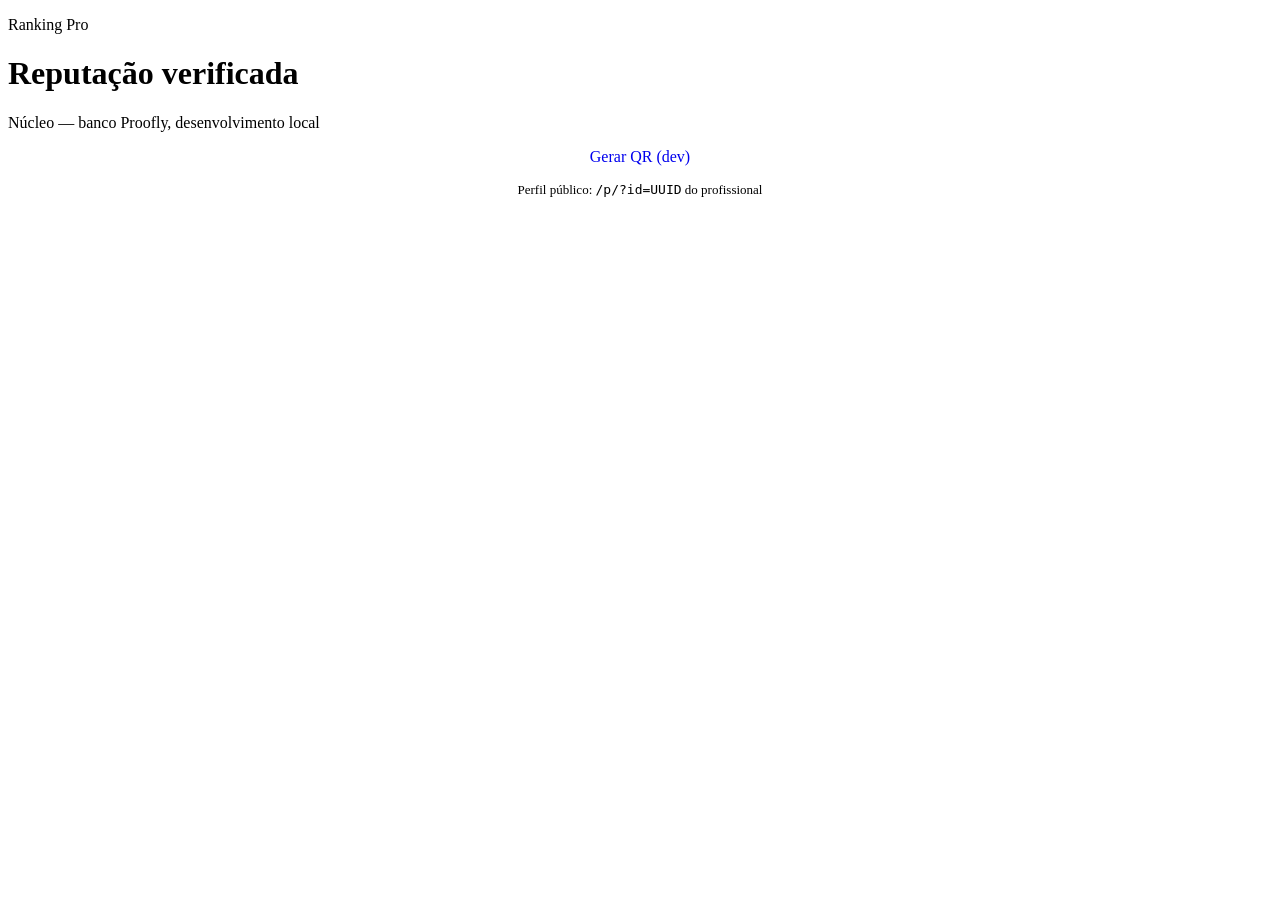
==== index.html @ c0d09a5c "feat: proofly bridge — rpcs + id profile + anon qr review Add 002_proofly_bridge.sql for Proofly qr_" ====
<!DOCTYPE html>
<html lang="pt-BR">
<head>
  <meta charset="UTF-8">
  <meta name="viewport" content="width=device-width, initial-scale=1.0">
  <title>Ranking Pro</title>
  <link rel="stylesheet" href="css/ranking-pro.css">
  <script>
    (function () {
      var params = new URLSearchParams(window.location.search);
      var token = params.get('token') || params.get('qr_token');
      if (token) {
        window.location.replace('/qr/?token=' + encodeURIComponent(token));
      }
    })();
  </script>
</head>
<body>
  <div class="rp-container">
    <div class="rp-card">
      <p class="rp-logo">Ranking Pro</p>
      <h1 class="rp-title">Reputação verificada</h1>
      <p class="rp-subtitle">Núcleo — banco Proofly, desenvolvimento local</p>
      <a class="rp-btn rp-link" href="dev/gerar-qr.html" style="text-align:center;text-decoration:none;display:block;">Gerar QR (dev)</a>
      <p class="rp-message" style="margin-top:16px;font-size:13px;text-align:center;">
        Perfil público: <code>/p/?id=UUID</code> do profissional
      </p>
    </div>
  </div>
</body>
</html>
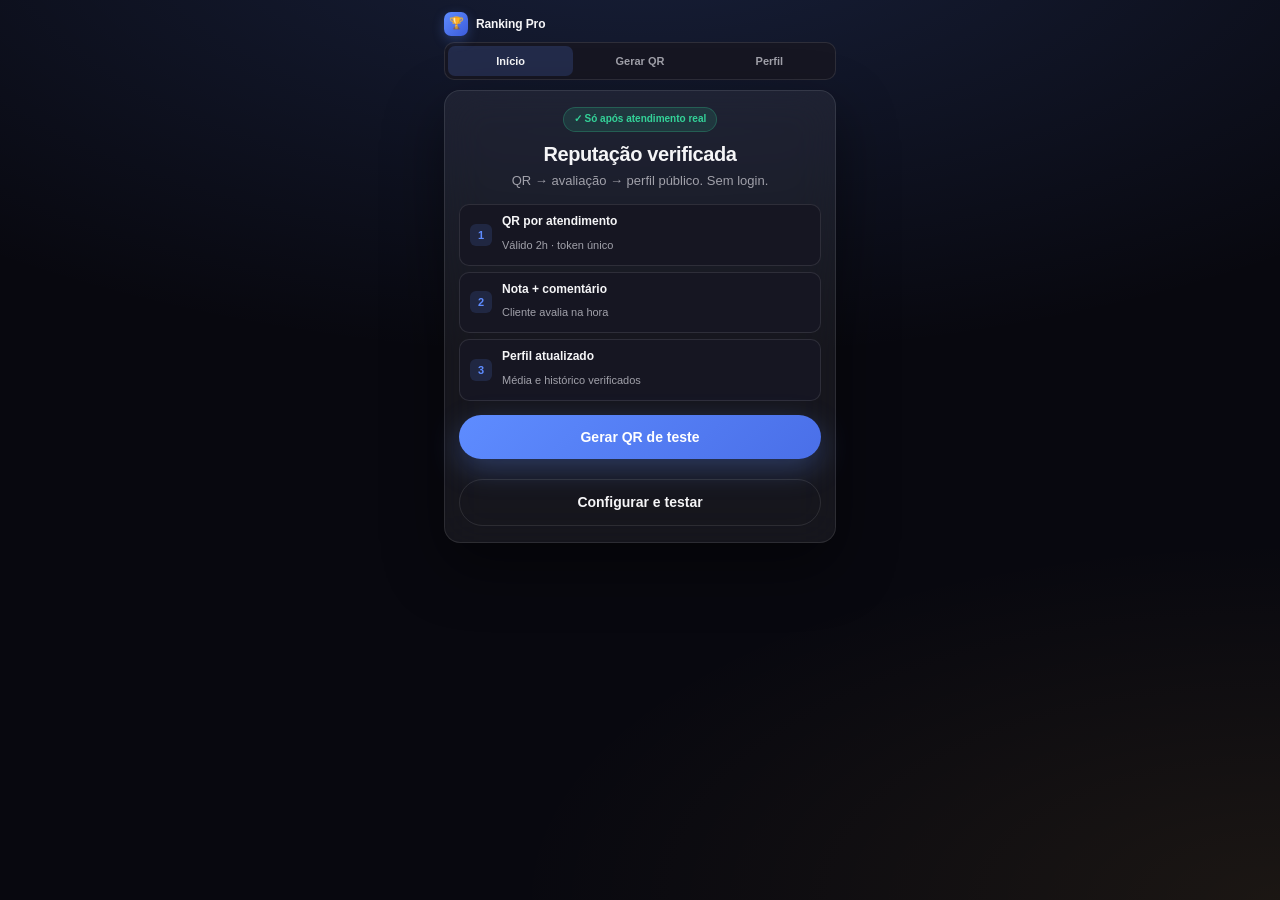
==== commit e8d93f16: "fix: layout compacto, nav root-relative e preview rotas Landing menor no topo; nav Início/Gerar QR/P" ====
--- a/index.html
+++ b/index.html
@@ -2,30 +2,95 @@
 <html lang="pt-BR">
 <head>
   <meta charset="UTF-8">
-  <meta name="viewport" content="width=device-width, initial-scale=1.0">
-  <title>Ranking Pro</title>
+  <meta name="viewport" content="width=device-width, initial-scale=1.0, viewport-fit=cover">
+  <meta name="theme-color" content="#08080f">
+  <meta name="color-scheme" content="dark">
+  <title>Ranking Pro — Reputação verificada</title>
   <link rel="stylesheet" href="css/ranking-pro.css">
+  <script src="js/site-paths.js"></script>
   <script>
     (function () {
       var params = new URLSearchParams(window.location.search);
       var token = params.get('token') || params.get('qr_token');
       if (token) {
-        window.location.replace('/qr/?token=' + encodeURIComponent(token));
+        var dest = RankingProPaths.siteUrl('qr/?token=' + encodeURIComponent(token));
+        window.location.replace(dest);
       }
     })();
   </script>
 </head>
-<body>
+<body class="rp-shell">
   <div class="rp-container">
-    <div class="rp-card">
-      <p class="rp-logo">Ranking Pro</p>
+    <header class="rp-header">
+      <div class="rp-mark" aria-hidden="true">🏆</div>
+      <span class="rp-brand">Ranking Pro</span>
+    </header>
+    <div id="rp-site-nav"></div>
+
+    <div class="rp-card rp-card-hero">
+      <div class="rp-eyebrow-wrap">
+        <p class="rp-eyebrow">✓ Só após atendimento real</p>
+      </div>
       <h1 class="rp-title">Reputação verificada</h1>
-      <p class="rp-subtitle">Núcleo — banco Proofly, desenvolvimento local</p>
-      <a class="rp-btn rp-link" href="dev/gerar-qr.html" style="text-align:center;text-decoration:none;display:block;">Gerar QR (dev)</a>
-      <p class="rp-message" style="margin-top:16px;font-size:13px;text-align:center;">
-        Perfil público: <code>/p/?id=UUID</code> do profissional
-      </p>
+      <p class="rp-subtitle">QR → avaliação → perfil público. Sem login.</p>
+
+      <div class="rp-steps">
+        <div class="rp-step">
+          <span class="rp-step-num">1</span>
+          <div class="rp-step-text">
+            <strong>QR por atendimento</strong>
+            <span>Válido 2h · token único</span>
+          </div>
+        </div>
+        <div class="rp-step">
+          <span class="rp-step-num">2</span>
+          <div class="rp-step-text">
+            <strong>Nota + comentário</strong>
+            <span>Cliente avalia na hora</span>
+          </div>
+        </div>
+        <div class="rp-step">
+          <span class="rp-step-num">3</span>
+          <div class="rp-step-text">
+            <strong>Perfil atualizado</strong>
+            <span>Média e histórico verificados</span>
+          </div>
+        </div>
+      </div>
+
+      <div class="rp-btn-stack">
+        <a class="rp-btn" href="dev/gerar-qr.html">Gerar QR de teste</a>
+        <a class="rp-btn rp-btn-secondary" id="demo-profile" href="#">Ver perfil de exemplo</a>
+      </div>
     </div>
   </div>
+
+  <script src="config.js"></script>
+  <script src="js/api.js"></script>
+  <script src="js/site-nav.js"></script>
+  <script>
+    (async function () {
+      var link = document.getElementById('demo-profile');
+      var navProfile = document.getElementById('nav-profile');
+      try {
+        var rows = await RankingProAPI.select(
+          'professionals',
+          '?select=id,name&order=total_reviews.desc&limit=1'
+        );
+        if (rows && rows[0]) {
+          var href = RankingProPaths.siteUrl('p/?id=' + encodeURIComponent(rows[0].id));
+          link.href = href;
+          link.textContent = 'Perfil: ' + rows[0].name;
+          if (navProfile) navProfile.href = href;
+        } else {
+          link.href = RankingProPaths.siteUrl('dev/gerar-qr.html');
+          link.textContent = 'Gerar primeiro QR';
+        }
+      } catch (e) {
+        link.href = RankingProPaths.siteUrl('dev/gerar-qr.html');
+        link.textContent = 'Configurar e testar';
+      }
+    })();
+  </script>
 </body>
 </html>
--- a/css/ranking-pro.css
+++ b/css/ranking-pro.css
@@ -0,0 +1,582 @@
+/* Ranking Pro — design system (Shark núcleo) */
+
+:root {
+  --rp-bg: #08080f;
+  --rp-bg-soft: #12121c;
+  --rp-surface: rgba(255, 255, 255, 0.06);
+  --rp-surface-solid: #161622;
+  --rp-text: #f5f5f7;
+  --rp-text-secondary: #a1a1aa;
+  --rp-accent: #5e8cff;
+  --rp-accent-hover: #7aa0ff;
+  --rp-gold: #ffbf47;
+  --rp-success: #34d399;
+  --rp-error: #f87171;
+  --rp-border: rgba(255, 255, 255, 0.1);
+  --rp-radius: 20px;
+  --rp-radius-sm: 12px;
+  --rp-shadow: 0 24px 60px rgba(0, 0, 0, 0.45);
+  --rp-font: -apple-system, BlinkMacSystemFont, 'SF Pro Text', 'Segoe UI', Roboto, Helvetica, Arial, sans-serif;
+}
+
+*, *::before, *::after {
+  box-sizing: border-box;
+}
+
+html {
+  -webkit-text-size-adjust: 100%;
+  color-scheme: dark;
+}
+
+body {
+  margin: 0;
+  min-height: 100dvh;
+  font-family: var(--rp-font);
+  font-size: 17px;
+  line-height: 1.47;
+  color: var(--rp-text);
+  background:
+    radial-gradient(ellipse 80% 50% at 50% -10%, rgba(94, 140, 255, 0.18), transparent),
+    radial-gradient(ellipse 60% 40% at 100% 100%, rgba(255, 191, 71, 0.08), transparent),
+    var(--rp-bg);
+  -webkit-font-smoothing: antialiased;
+}
+
+.rp-shell {
+  min-height: 100dvh;
+  display: flex;
+  flex-direction: column;
+}
+
+.rp-container {
+  width: 100%;
+  max-width: 420px;
+  margin: 0 auto;
+  padding: 8px 14px 24px;
+  flex: 1;
+}
+
+.rp-header {
+  display: flex;
+  align-items: center;
+  gap: 8px;
+  padding: 4px 0 6px;
+}
+
+.rp-mark {
+  width: 24px;
+  height: 24px;
+  border-radius: 7px;
+  background: linear-gradient(135deg, #5e8cff, #3b5bdb);
+  display: flex;
+  align-items: center;
+  justify-content: center;
+  font-size: 12px;
+  flex-shrink: 0;
+  box-shadow: 0 4px 12px rgba(94, 140, 255, 0.28);
+}
+
+.rp-brand {
+  font-size: 12px;
+  font-weight: 700;
+  letter-spacing: -0.01em;
+  line-height: 1;
+}
+
+.rp-topbar {
+  display: flex;
+  align-items: center;
+  gap: 8px;
+  padding: 4px 0 6px;
+}
+
+.rp-site-nav {
+  display: flex;
+  gap: 4px;
+  margin: 0 0 10px;
+  padding: 3px;
+  border-radius: 10px;
+  background: var(--rp-surface-solid);
+  border: 1px solid var(--rp-border);
+}
+
+.rp-site-nav__link {
+  flex: 1;
+  text-align: center;
+  padding: 7px 6px;
+  border-radius: 7px;
+  font-size: 11px;
+  font-weight: 600;
+  color: var(--rp-text-secondary);
+  text-decoration: none;
+  transition: background 0.15s ease, color 0.15s ease;
+}
+
+.rp-site-nav__link:hover {
+  color: var(--rp-text);
+  background: rgba(255, 255, 255, 0.04);
+}
+
+.rp-site-nav__link.is-active {
+  color: var(--rp-text);
+  background: rgba(94, 140, 255, 0.18);
+}
+
+.rp-card {
+  background: var(--rp-surface);
+  backdrop-filter: blur(20px);
+  -webkit-backdrop-filter: blur(20px);
+  border: 1px solid var(--rp-border);
+  border-radius: 16px;
+  box-shadow: var(--rp-shadow);
+  padding: 16px 14px;
+}
+
+.rp-card-hero {
+  padding-top: 14px;
+  padding-bottom: 16px;
+}
+
+.rp-logo {
+  font-size: 12px;
+  font-weight: 600;
+  letter-spacing: 0.08em;
+  text-transform: uppercase;
+  color: var(--rp-text-secondary);
+  text-align: center;
+  margin-bottom: 20px;
+}
+
+.rp-eyebrow {
+  display: inline-flex;
+  align-items: center;
+  gap: 4px;
+  margin: 0 auto 10px;
+  padding: 4px 10px;
+  border-radius: 999px;
+  background: rgba(52, 211, 153, 0.12);
+  border: 1px solid rgba(52, 211, 153, 0.25);
+  color: var(--rp-success);
+  font-size: 10px;
+  font-weight: 600;
+}
+
+.rp-eyebrow-wrap {
+  text-align: center;
+}
+
+.rp-title {
+  font-size: 20px;
+  font-weight: 700;
+  letter-spacing: -0.02em;
+  margin: 0 0 6px;
+  text-align: center;
+  line-height: 1.2;
+}
+
+.rp-subtitle {
+  font-size: 13px;
+  color: var(--rp-text-secondary);
+  text-align: center;
+  margin: 0 0 14px;
+  line-height: 1.4;
+}
+
+.rp-steps {
+  display: grid;
+  gap: 6px;
+  margin: 0 0 14px;
+}
+
+.rp-step {
+  display: flex;
+  align-items: center;
+  gap: 10px;
+  padding: 8px 10px;
+  border-radius: 10px;
+  background: var(--rp-surface-solid);
+  border: 1px solid var(--rp-border);
+}
+
+.rp-step-num {
+  flex-shrink: 0;
+  width: 22px;
+  height: 22px;
+  border-radius: 6px;
+  background: rgba(94, 140, 255, 0.15);
+  color: var(--rp-accent);
+  font-size: 11px;
+  font-weight: 700;
+  display: flex;
+  align-items: center;
+  justify-content: center;
+}
+
+.rp-step-text strong {
+  display: block;
+  font-size: 12px;
+  margin-bottom: 1px;
+}
+
+.rp-step-text span {
+  font-size: 11px;
+  color: var(--rp-text-secondary);
+  line-height: 1.3;
+}
+
+.rp-avatar {
+  width: 72px;
+  height: 72px;
+  border-radius: 50%;
+  margin: 0 auto 16px;
+  background: linear-gradient(135deg, #2a2a3d, #1a1a28);
+  border: 2px solid var(--rp-border);
+  display: flex;
+  align-items: center;
+  justify-content: center;
+  font-size: 28px;
+  font-weight: 700;
+  color: var(--rp-accent);
+  overflow: hidden;
+}
+
+.rp-avatar img {
+  width: 100%;
+  height: 100%;
+  object-fit: cover;
+}
+
+.rp-prof-name {
+  font-size: 24px;
+  font-weight: 700;
+  letter-spacing: -0.02em;
+  text-align: center;
+  margin: 0 0 4px;
+}
+
+.rp-prof-specialty {
+  font-size: 15px;
+  color: var(--rp-text-secondary);
+  text-align: center;
+  margin: 0 0 28px;
+}
+
+.rp-stars-input {
+  display: flex;
+  justify-content: center;
+  gap: 6px;
+  margin: 0 0 28px;
+}
+
+.rp-stars-input button {
+  background: none;
+  border: none;
+  padding: 10px;
+  cursor: pointer;
+  font-size: 48px;
+  line-height: 1;
+  color: #3f3f50;
+  transition: color 0.15s ease, transform 0.12s ease;
+  -webkit-tap-highlight-color: transparent;
+}
+
+.rp-stars-input button:hover,
+.rp-stars-input button.active {
+  color: var(--rp-gold);
+  text-shadow: 0 0 20px rgba(255, 191, 71, 0.35);
+}
+
+.rp-stars-input button:active {
+  transform: scale(1.12);
+}
+
+.star {
+  color: #3f3f50;
+  font-size: 16px;
+}
+
+.star.filled {
+  color: var(--rp-gold);
+}
+
+.rp-rating-big {
+  font-size: 56px;
+  font-weight: 800;
+  letter-spacing: -0.04em;
+  text-align: center;
+  margin: 0;
+  background: linear-gradient(180deg, #fff, #c7c7d1);
+  -webkit-background-clip: text;
+  background-clip: text;
+  color: transparent;
+}
+
+.rp-rating-meta {
+  font-size: 15px;
+  color: var(--rp-text-secondary);
+  text-align: center;
+  margin: 6px 0 28px;
+}
+
+.rp-label {
+  display: block;
+  font-size: 13px;
+  font-weight: 600;
+  color: var(--rp-text-secondary);
+  margin-bottom: 8px;
+}
+
+.rp-textarea,
+.rp-dev-select,
+.rp-url-input {
+  width: 100%;
+  padding: 14px 16px;
+  font-family: inherit;
+  font-size: 16px;
+  color: var(--rp-text);
+  border: 1px solid var(--rp-border);
+  border-radius: var(--rp-radius-sm);
+  background: var(--rp-surface-solid);
+}
+
+.rp-textarea {
+  min-height: 110px;
+  resize: vertical;
+  margin-bottom: 8px;
+}
+
+.rp-textarea:focus,
+.rp-dev-select:focus,
+.rp-url-input:focus {
+  outline: none;
+  border-color: var(--rp-accent);
+  box-shadow: 0 0 0 3px rgba(94, 140, 255, 0.2);
+}
+
+.rp-char-count {
+  font-size: 12px;
+  color: var(--rp-text-secondary);
+  text-align: right;
+  margin-bottom: 24px;
+}
+
+.rp-btn {
+  display: block;
+  width: 100%;
+  padding: 12px 18px;
+  font-family: inherit;
+  font-size: 14px;
+  font-weight: 600;
+  color: #fff;
+  text-align: center;
+  text-decoration: none;
+  background: linear-gradient(135deg, #5e8cff, #4a6fe8);
+  border: none;
+  border-radius: 980px;
+  cursor: pointer;
+  transition: transform 0.12s ease, box-shadow 0.15s ease, opacity 0.15s ease;
+  box-shadow: 0 10px 30px rgba(94, 140, 255, 0.3);
+  -webkit-tap-highlight-color: transparent;
+}
+
+.rp-btn:hover:not(:disabled) {
+  transform: translateY(-1px);
+  box-shadow: 0 14px 36px rgba(94, 140, 255, 0.38);
+}
+
+.rp-btn:active:not(:disabled) {
+  transform: translateY(0);
+}
+
+.rp-btn:disabled {
+  opacity: 0.45;
+  cursor: not-allowed;
+  box-shadow: none;
+}
+
+.rp-btn-secondary {
+  background: transparent;
+  color: var(--rp-text);
+  border: 1px solid var(--rp-border);
+  box-shadow: none;
+  margin-top: 12px;
+}
+
+.rp-btn-secondary:hover:not(:disabled) {
+  background: rgba(255, 255, 255, 0.04);
+  box-shadow: none;
+}
+
+.rp-btn-stack {
+  display: grid;
+  gap: 8px;
+}
+
+.rp-loading {
+  text-align: center;
+  padding: 56px 0;
+  color: var(--rp-text-secondary);
+}
+
+.rp-loading::after {
+  content: '';
+  display: block;
+  width: 28px;
+  height: 28px;
+  margin: 16px auto 0;
+  border: 2px solid var(--rp-border);
+  border-top-color: var(--rp-accent);
+  border-radius: 50%;
+  animation: rp-spin 0.8s linear infinite;
+}
+
+@keyframes rp-spin {
+  to { transform: rotate(360deg); }
+}
+
+.rp-error-icon,
+.rp-success-icon {
+  font-size: 52px;
+  text-align: center;
+  margin-bottom: 16px;
+}
+
+.rp-error-title {
+  font-size: 22px;
+  font-weight: 700;
+  text-align: center;
+  margin: 0 0 8px;
+  color: var(--rp-error);
+}
+
+.rp-success-title {
+  font-size: 22px;
+  font-weight: 700;
+  text-align: center;
+  margin: 0 0 8px;
+  color: var(--rp-success);
+}
+
+.rp-message {
+  font-size: 15px;
+  color: var(--rp-text-secondary);
+  text-align: center;
+  margin: 0 0 24px;
+  line-height: 1.5;
+}
+
+.rp-link {
+  color: var(--rp-accent);
+  text-decoration: none;
+  font-weight: 500;
+}
+
+.rp-link:hover {
+  text-decoration: underline;
+}
+
+.rp-reviews {
+  list-style: none;
+  margin: 0;
+  padding: 0;
+}
+
+.rp-review-item {
+  padding: 18px 0;
+  border-bottom: 1px solid var(--rp-border);
+}
+
+.rp-review-item:last-child {
+  border-bottom: none;
+}
+
+.rp-review-stars {
+  margin-bottom: 8px;
+  display: flex;
+  align-items: center;
+  flex-wrap: wrap;
+  gap: 4px;
+}
+
+.rp-review-comment {
+  font-size: 15px;
+  margin: 0 0 8px;
+  color: var(--rp-text);
+  line-height: 1.45;
+}
+
+.rp-review-date {
+  font-size: 13px;
+  color: var(--rp-text-secondary);
+}
+
+.rp-empty {
+  text-align: center;
+  padding: 36px 0;
+  color: var(--rp-text-secondary);
+  font-size: 15px;
+}
+
+.rp-verified-badge {
+  display: inline-block;
+  font-size: 11px;
+  font-weight: 700;
+  color: var(--rp-success);
+  background: rgba(52, 211, 153, 0.12);
+  border: 1px solid rgba(52, 211, 153, 0.2);
+  padding: 3px 8px;
+  border-radius: 6px;
+  margin-left: 6px;
+}
+
+.rp-dev-select {
+  margin-bottom: 16px;
+}
+
+.rp-qr-box {
+  display: flex;
+  justify-content: center;
+  margin: 20px 0;
+  padding: 20px;
+  background: #fff;
+  border-radius: var(--rp-radius-sm);
+}
+
+.rp-url-box {
+  display: flex;
+  gap: 8px;
+  margin-top: 16px;
+}
+
+.rp-url-copy {
+  width: auto;
+  padding: 12px 18px;
+  font-size: 14px;
+}
+
+.rp-meta-line {
+  font-size: 13px;
+  color: var(--rp-text-secondary);
+  text-align: center;
+  margin-top: 12px;
+}
+
+.rp-footnote {
+  margin-top: 12px;
+  font-size: 10px;
+  color: var(--rp-text-secondary);
+  text-align: center;
+  line-height: 1.5;
+}
+
+.rp-footnote code {
+  font-size: 11px;
+  background: var(--rp-surface-solid);
+  padding: 2px 6px;
+  border-radius: 6px;
+  border: 1px solid var(--rp-border);
+}
+
+.rp-hidden {
+  display: none !important;
+}
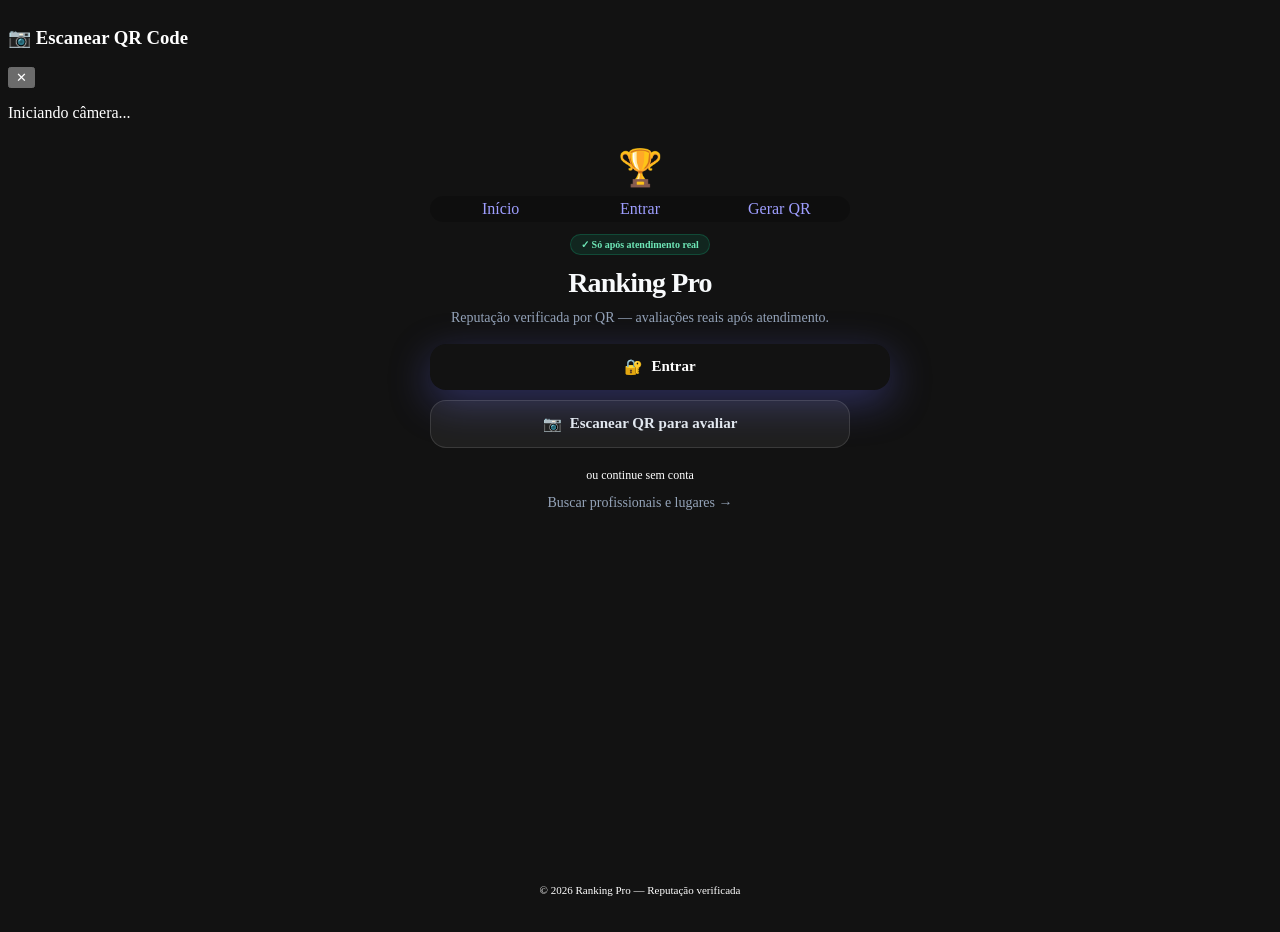
==== commit 696798c7: "feat: phase-2 entry login profile-selector Landing com Entrar, scanner QR e Buscar. Porta login Goog" ====
--- a/index.html
+++ b/index.html
@@ -2,95 +2,63 @@
 <html lang="pt-BR">
 <head>
   <meta charset="UTF-8">
-  <meta name="viewport" content="width=device-width, initial-scale=1.0, viewport-fit=cover">
   <meta name="theme-color" content="#08080f">
   <meta name="color-scheme" content="dark">
+  <meta name="viewport" content="width=device-width, initial-scale=1.0, viewport-fit=cover">
   <title>Ranking Pro — Reputação verificada</title>
-  <link rel="stylesheet" href="css/ranking-pro.css">
+  <link rel="stylesheet" href="css/base.css">
+  <link rel="stylesheet" href="css/style.css">
+  <link rel="stylesheet" href="css/proofly-glass.css">
+  <link rel="stylesheet" href="css/nucleus.css">
   <script src="js/site-paths.js"></script>
-  <script>
-    (function () {
-      var params = new URLSearchParams(window.location.search);
-      var token = params.get('token') || params.get('qr_token');
-      if (token) {
-        var dest = RankingProPaths.siteUrl('qr/?token=' + encodeURIComponent(token));
-        window.location.replace(dest);
-      }
-    })();
-  </script>
 </head>
-<body class="rp-shell">
-  <div class="rp-container">
-    <header class="rp-header">
-      <div class="rp-mark" aria-hidden="true">🏆</div>
-      <span class="rp-brand">Ranking Pro</span>
-    </header>
-    <div id="rp-site-nav"></div>
+<body class="home-splash nucleus-page">
 
-    <div class="rp-card rp-card-hero">
-      <div class="rp-eyebrow-wrap">
-        <p class="rp-eyebrow">✓ Só após atendimento real</p>
+  <div class="qr-modal" id="qrScannerContainer">
+    <div class="qr-modal-backdrop" onclick="fecharScannerQR()"></div>
+    <div class="qr-modal-content">
+      <div class="qr-modal-header">
+        <h3>📷 Escanear QR Code</h3>
+        <button type="button" class="qr-modal-close" onclick="fecharScannerQR()">✕</button>
       </div>
-      <h1 class="rp-title">Reputação verificada</h1>
-      <p class="rp-subtitle">QR → avaliação → perfil público. Sem login.</p>
-
-      <div class="rp-steps">
-        <div class="rp-step">
-          <span class="rp-step-num">1</span>
-          <div class="rp-step-text">
-            <strong>QR por atendimento</strong>
-            <span>Válido 2h · token único</span>
-          </div>
-        </div>
-        <div class="rp-step">
-          <span class="rp-step-num">2</span>
-          <div class="rp-step-text">
-            <strong>Nota + comentário</strong>
-            <span>Cliente avalia na hora</span>
-          </div>
-        </div>
-        <div class="rp-step">
-          <span class="rp-step-num">3</span>
-          <div class="rp-step-text">
-            <strong>Perfil atualizado</strong>
-            <span>Média e histórico verificados</span>
-          </div>
-        </div>
-      </div>
-
-      <div class="rp-btn-stack">
-        <a class="rp-btn" href="dev/gerar-qr.html">Gerar QR de teste</a>
-        <a class="rp-btn rp-btn-secondary" id="demo-profile" href="#">Ver perfil de exemplo</a>
-      </div>
+      <div class="scanner-box"><div id="qr-reader"></div></div>
+      <p id="qrScannerStatus" class="qr-status">Iniciando câmera...</p>
     </div>
   </div>
 
-  <script src="config.js"></script>
-  <script src="js/api.js"></script>
+  <main class="home-splash-main">
+    <div class="home-splash-card">
+      <div class="home-splash-logo" aria-hidden="true">🏆</div>
+      <div id="rp-site-nav"></div>
+
+      <div class="home-splash-badge-wrap">
+        <p class="home-splash-badge">✓ Só após atendimento real</p>
+      </div>
+      <h1>Ranking Pro</h1>
+      <p class="home-splash-lead">Reputação verificada por QR — avaliações reais após atendimento.</p>
+
+      <div class="home-splash-actions">
+        <a class="home-splash-btn home-splash-btn--primary" href="login.html">
+          <span aria-hidden="true">🔐</span>
+          <span>Entrar</span>
+        </a>
+        <button type="button" class="home-splash-btn home-splash-btn--secondary" id="btnScanQr">
+          <span aria-hidden="true">📷</span>
+          <span>Escanear QR para avaliar</span>
+        </button>
+      </div>
+
+      <p class="home-splash-divider">ou continue sem conta</p>
+      <div class="home-splash-links">
+        <a class="home-splash-link" href="cliente.html">Buscar profissionais e lugares →</a>
+      </div>
+    </div>
+  </main>
+
+  <footer class="home-splash-footer">© 2026 Ranking Pro — Reputação verificada</footer>
+
+  <script src="js/index-qr.js"></script>
+  <script src="js/loader.js"></script>
   <script src="js/site-nav.js"></script>
-  <script>
-    (async function () {
-      var link = document.getElementById('demo-profile');
-      var navProfile = document.getElementById('nav-profile');
-      try {
-        var rows = await RankingProAPI.select(
-          'professionals',
-          '?select=id,name&order=total_reviews.desc&limit=1'
-        );
-        if (rows && rows[0]) {
-          var href = RankingProPaths.siteUrl('p/?id=' + encodeURIComponent(rows[0].id));
-          link.href = href;
-          link.textContent = 'Perfil: ' + rows[0].name;
-          if (navProfile) navProfile.href = href;
-        } else {
-          link.href = RankingProPaths.siteUrl('dev/gerar-qr.html');
-          link.textContent = 'Gerar primeiro QR';
-        }
-      } catch (e) {
-        link.href = RankingProPaths.siteUrl('dev/gerar-qr.html');
-        link.textContent = 'Configurar e testar';
-      }
-    })();
-  </script>
 </body>
 </html>
--- a/css/nucleus.css
+++ b/css/nucleus.css
@@ -0,0 +1,476 @@
+/* Ranking Pro Núcleo — layout glass (após proofly-glass.css) */
+
+body.nucleus-page {
+  padding-bottom: calc(24px + env(safe-area-inset-bottom, 0px)) !important;
+}
+
+.nucleus-shell {
+  width: 100%;
+  max-width: 420px;
+  margin: 0 auto;
+  padding: calc(8px + env(safe-area-inset-top, 0px)) 16px 32px;
+}
+
+.nucleus-shell--wide {
+  max-width: 820px;
+}
+
+/* Splash home (MVP home-splash) */
+body.home-splash {
+  min-height: 100dvh;
+  display: flex;
+  flex-direction: column;
+  padding-bottom: calc(16px + env(safe-area-inset-bottom, 0px)) !important;
+}
+
+.home-splash-main {
+  flex: 1;
+  display: flex;
+  align-items: flex-start;
+  justify-content: center;
+  padding: 12px 16px 20px;
+}
+
+.home-splash-card {
+  width: 100%;
+  max-width: 420px;
+}
+
+.home-splash-logo {
+  font-size: 36px;
+  line-height: 1;
+  margin-bottom: 10px;
+  text-align: center;
+}
+
+.home-splash-card h1 {
+  font-size: clamp(22px, 5vw, 28px);
+  font-weight: 800;
+  letter-spacing: -0.03em;
+  color: var(--text-glass-primary, #f8fafc);
+  margin: 0 0 8px;
+  line-height: 1.15;
+  text-align: center;
+}
+
+.home-splash-lead {
+  font-size: 14px;
+  color: var(--text-glass-secondary, #94a3b8);
+  line-height: 1.45;
+  margin: 0 0 16px;
+  text-align: center;
+}
+
+.home-splash-badge {
+  display: inline-flex;
+  align-items: center;
+  gap: 6px;
+  margin: 0 auto 12px;
+  padding: 4px 10px;
+  border-radius: 999px;
+  font-size: 10px;
+  font-weight: 600;
+  color: #6ee7b7;
+  background: rgba(16, 185, 129, 0.12);
+  border: 1px solid rgba(16, 185, 129, 0.25);
+}
+
+.home-splash-badge-wrap {
+  text-align: center;
+}
+
+.home-splash-steps {
+  display: grid;
+  gap: 6px;
+  margin-bottom: 16px;
+}
+
+.home-splash-step {
+  display: flex;
+  align-items: center;
+  gap: 10px;
+  padding: 8px 10px;
+  border-radius: 14px;
+  background: rgba(255, 255, 255, 0.05);
+  box-shadow: inset 0 1px 0 var(--glass-stroke-inner, rgba(255,255,255,0.05));
+}
+
+.home-splash-step-num {
+  width: 22px;
+  height: 22px;
+  border-radius: 7px;
+  display: flex;
+  align-items: center;
+  justify-content: center;
+  font-size: 11px;
+  font-weight: 700;
+  color: #c4b5fd;
+  background: rgba(99, 102, 241, 0.2);
+  flex-shrink: 0;
+}
+
+.home-splash-step strong {
+  display: block;
+  font-size: 12px;
+  color: var(--text-glass-primary);
+}
+
+.home-splash-step span {
+  font-size: 11px;
+  color: var(--text-glass-muted);
+}
+
+.home-splash-actions {
+  display: flex;
+  flex-direction: column;
+  gap: 10px;
+}
+
+.home-splash-btn {
+  display: flex;
+  align-items: center;
+  justify-content: center;
+  gap: 8px;
+  width: 100%;
+  padding: 14px 20px;
+  font-size: 15px;
+  font-weight: 700;
+  border: none;
+  border-radius: 16px;
+  cursor: pointer;
+  text-decoration: none;
+  transition: transform 0.2s ease, box-shadow 0.2s ease;
+  font-family: inherit;
+}
+
+.home-splash-btn--primary {
+  color: #fff;
+  background: var(--gradient-primary);
+  box-shadow: 0 12px 40px rgba(99, 102, 241, 0.35);
+}
+
+.home-splash-btn--primary:hover {
+  transform: translateY(-2px);
+  box-shadow: 0 16px 48px rgba(99, 102, 241, 0.45);
+}
+
+.home-splash-btn--secondary {
+  color: #e2e8f0;
+  background: rgba(255, 255, 255, 0.06);
+  border: 1px solid rgba(255, 255, 255, 0.12);
+}
+
+.home-splash-btn--secondary:hover {
+  background: rgba(255, 255, 255, 0.1);
+}
+
+.home-splash-footer {
+  padding: 12px 16px;
+  text-align: center;
+  font-size: 11px;
+  color: var(--text-glass-muted);
+}
+
+.home-splash-divider {
+  margin: 20px 0 12px;
+  font-size: 12px;
+  color: var(--text-glass-muted);
+  text-align: center;
+}
+
+.home-splash-links {
+  display: flex;
+  flex-direction: column;
+  gap: 8px;
+  align-items: center;
+}
+
+.home-splash-link {
+  font-size: 14px;
+  color: var(--text-glass-secondary, #94a3b8);
+  text-decoration: none;
+}
+
+.home-splash-link:hover {
+  color: #c4b5fd;
+}
+
+/* Nav pills */
+.nucleus-nav {
+  margin-bottom: 12px;
+}
+
+.nucleus-nav .pills-container {
+  display: flex;
+  flex-wrap: wrap;
+  gap: 6px;
+  padding: 4px;
+  border-radius: 14px;
+  background: rgba(0, 0, 0, 0.22);
+  box-shadow: inset 0 1px 0 var(--glass-stroke-inner);
+}
+
+.nucleus-nav .pill {
+  flex: 1;
+  text-align: center;
+  text-decoration: none;
+  min-width: 0;
+}
+
+/* Glass panels */
+.nucleus-glass {
+  padding: 18px 16px;
+  border-radius: var(--glass-radius-lg, 28px);
+  margin-bottom: 12px;
+}
+
+.nucleus-glass--compact {
+  padding: 14px 14px;
+  border-radius: var(--glass-radius, 22px);
+}
+
+.nucleus-eyebrow {
+  font-size: 10px;
+  font-weight: 700;
+  letter-spacing: 0.06em;
+  text-transform: uppercase;
+  color: var(--text-glass-muted);
+  text-align: center;
+  margin-bottom: 10px;
+}
+
+.nucleus-title {
+  font-size: 20px;
+  font-weight: 800;
+  letter-spacing: -0.02em;
+  text-align: center;
+  color: var(--text-glass-primary);
+  margin: 0 0 6px;
+}
+
+.nucleus-subtitle {
+  font-size: 13px;
+  text-align: center;
+  color: var(--text-glass-secondary);
+  margin: 0 0 16px;
+  line-height: 1.4;
+}
+
+.nucleus-prof-name {
+  font-size: 22px;
+  font-weight: 800;
+  text-align: center;
+  color: var(--text-glass-primary);
+  margin: 0 0 4px;
+}
+
+.nucleus-prof-specialty {
+  font-size: 14px;
+  text-align: center;
+  color: var(--text-glass-secondary);
+  margin: 0 0 16px;
+}
+
+.nucleus-rating-big {
+  font-size: 48px;
+  font-weight: 800;
+  text-align: center;
+  letter-spacing: -0.04em;
+  color: var(--text-glass-primary);
+  margin: 0;
+}
+
+.nucleus-rating-meta {
+  text-align: center;
+  font-size: 14px;
+  color: var(--text-glass-secondary);
+  margin: 4px 0 20px;
+}
+
+.nucleus-avatar {
+  width: 72px;
+  height: 72px;
+  margin: 0 auto 12px;
+  border-radius: 50%;
+  overflow: hidden;
+  display: flex;
+  align-items: center;
+  justify-content: center;
+  font-size: 24px;
+  font-weight: 700;
+  color: #c4b5fd;
+  background: rgba(99, 102, 241, 0.15);
+  border: 2px solid rgba(255, 255, 255, 0.1);
+}
+
+.nucleus-avatar img {
+  width: 100%;
+  height: 100%;
+  object-fit: cover;
+}
+
+.nucleus-state {
+  text-align: center;
+  padding: 32px 12px;
+  color: var(--text-glass-secondary);
+}
+
+.nucleus-hidden {
+  display: none !important;
+}
+
+.nucleus-reviews {
+  list-style: none;
+  margin: 0;
+  padding: 0;
+}
+
+.nucleus-reviews .glass-review-card {
+  margin-bottom: 10px;
+  padding: 14px 14px 14px 18px;
+  border-radius: 16px;
+}
+
+.nucleus-reviews .glass-review-card.review-card-cliente {
+  border-left: 4px solid var(--color-primary, #6366f1);
+}
+
+.nucleus-review-stars {
+  color: var(--star-color, #f59e0b);
+  font-size: 14px;
+  margin-bottom: 6px;
+}
+
+.nucleus-review-comment {
+  font-size: 14px;
+  color: var(--text-glass-primary);
+  margin: 0 0 6px;
+  line-height: 1.4;
+}
+
+.nucleus-review-date {
+  font-size: 12px;
+  color: var(--text-glass-muted);
+}
+
+.nucleus-verified {
+  display: inline-block;
+  margin-left: 8px;
+  padding: 2px 8px;
+  border-radius: 999px;
+  font-size: 10px;
+  font-weight: 700;
+  color: #6ee7b7;
+  background: rgba(16, 185, 129, 0.12);
+  border: 1px solid rgba(16, 185, 129, 0.2);
+  vertical-align: middle;
+}
+
+.nucleus-form-label {
+  display: block;
+  font-size: 11px;
+  font-weight: 700;
+  letter-spacing: 0.04em;
+  text-transform: uppercase;
+  color: var(--text-glass-muted);
+  margin-bottom: 8px;
+}
+
+.nucleus-textarea {
+  width: 100%;
+  min-height: 96px;
+  padding: 12px 14px;
+  margin-bottom: 8px;
+  border: none;
+  border-radius: 14px;
+  font-family: inherit;
+  font-size: 15px;
+  color: var(--text-glass-primary);
+  background: rgba(0, 0, 0, 0.22);
+  box-shadow: inset 0 1px 0 var(--glass-stroke-inner);
+  resize: vertical;
+}
+
+.nucleus-textarea:focus {
+  outline: none;
+  box-shadow: inset 0 0 0 1px rgba(99, 102, 241, 0.35), 0 0 0 4px rgba(99, 102, 241, 0.08);
+}
+
+.nucleus-char-count {
+  font-size: 11px;
+  color: var(--text-glass-muted);
+  text-align: right;
+  margin-bottom: 14px;
+}
+
+.nucleus-select {
+  width: 100%;
+  padding: 12px 14px;
+  margin-bottom: 12px;
+  border: none;
+  border-radius: 14px;
+  font-family: inherit;
+  font-size: 15px;
+  color: var(--text-glass-primary);
+  background: rgba(0, 0, 0, 0.22);
+  box-shadow: inset 0 1px 0 var(--glass-stroke-inner);
+}
+
+.nucleus-qr-box {
+  display: flex;
+  justify-content: center;
+  padding: 16px;
+  margin: 12px 0;
+  border-radius: 14px;
+  background: #fff;
+}
+
+.nucleus-url-row {
+  display: flex;
+  gap: 8px;
+  margin-top: 12px;
+}
+
+.nucleus-url-input {
+  flex: 1;
+  padding: 10px 12px;
+  border: none;
+  border-radius: 12px;
+  font-size: 12px;
+  font-family: inherit;
+  color: var(--text-glass-primary);
+  background: rgba(0, 0, 0, 0.22);
+}
+
+.nucleus-url-copy {
+  width: auto;
+  padding: 10px 14px;
+  font-size: 13px;
+}
+
+.nucleus-meta {
+  font-size: 12px;
+  color: var(--text-glass-muted);
+  text-align: center;
+}
+
+.nucleus-error-title {
+  font-size: 18px;
+  font-weight: 700;
+  color: #fca5a5;
+  margin-bottom: 8px;
+}
+
+.nucleus-success-title {
+  font-size: 18px;
+  font-weight: 700;
+  color: #6ee7b7;
+  margin-bottom: 8px;
+}
+
+@media (prefers-reduced-motion: reduce) {
+  .home-splash-btn,
+  .tinder-card {
+    transition: none !important;
+  }
+}
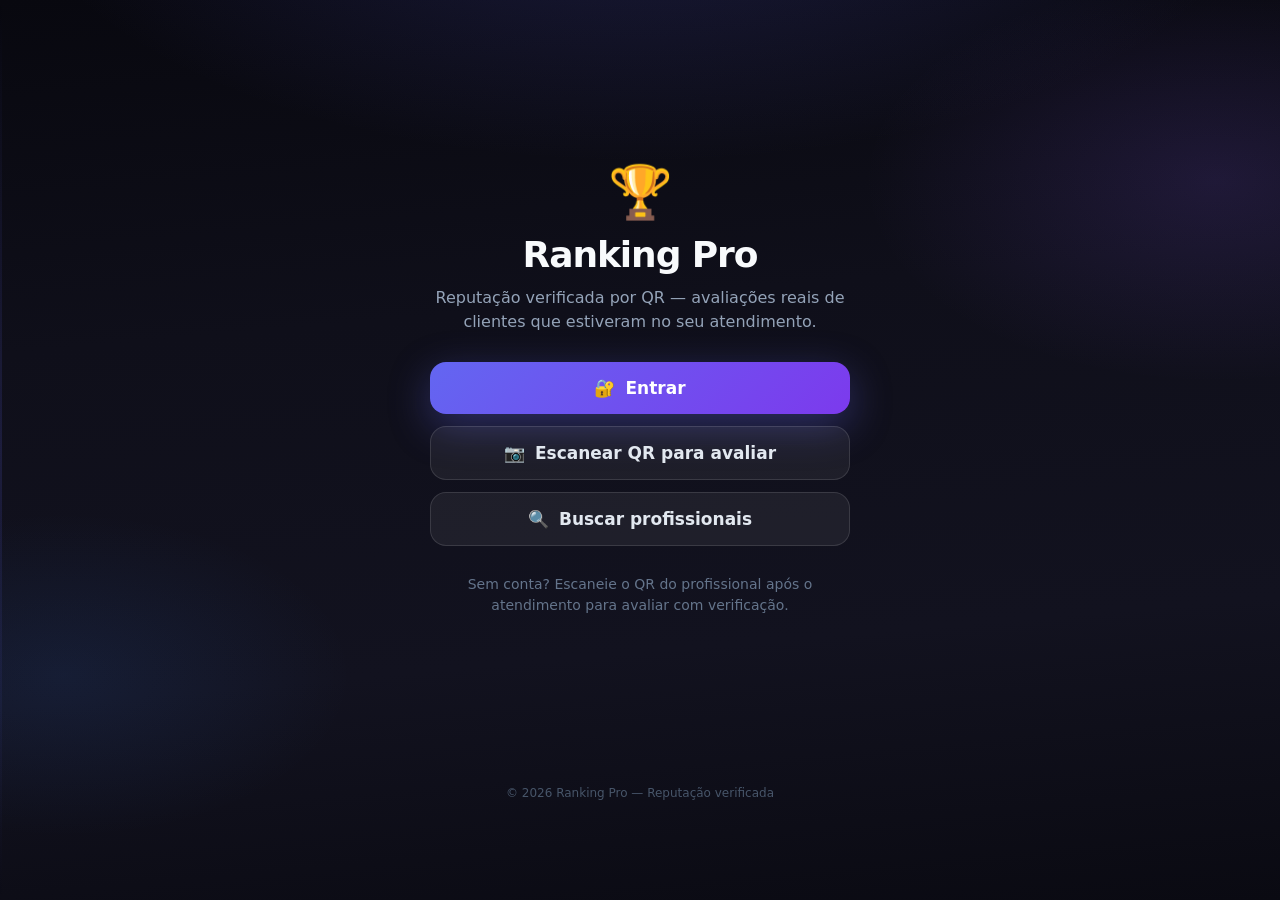
==== commit 4b563c2b: "Describe what you changed" ====
--- a/index.html
+++ b/index.html
@@ -1,64 +1,160 @@
 <!DOCTYPE html>
 <html lang="pt-BR">
 <head>
-  <meta charset="UTF-8">
-  <meta name="theme-color" content="#08080f">
-  <meta name="color-scheme" content="dark">
-  <meta name="viewport" content="width=device-width, initial-scale=1.0, viewport-fit=cover">
-  <title>Ranking Pro — Reputação verificada</title>
-  <link rel="stylesheet" href="css/base.css">
-  <link rel="stylesheet" href="css/style.css">
-  <link rel="stylesheet" href="css/proofly-glass.css">
-  <link rel="stylesheet" href="css/nucleus.css">
-  <script src="js/site-paths.js"></script>
+  <meta charset="UTF-8" />
+  <meta name="theme-color" content="#08080f" />
+  <meta name="color-scheme" content="dark" />
+  <meta name="viewport" content="width=device-width, initial-scale=1.0, viewport-fit=cover" />
+  <title>🏆 Ranking Pro — Reputação verificada</title>
+  <link rel="stylesheet" href="./base.css" />
+  <link rel="stylesheet" href="./style.css" />
+  <link rel="stylesheet" href="./proofly-glass.css" />
+  <style>
+    body.home-splash {
+      min-height: 100vh;
+      min-height: 100dvh;
+      display: flex;
+      flex-direction: column;
+      background:
+        radial-gradient(circle at 50% 0%, rgba(99, 102, 241, 0.18), transparent 55%),
+        radial-gradient(circle at 80% 90%, rgba(139, 92, 246, 0.08), transparent 50%),
+        #08080f;
+    }
+    .home-splash-main {
+      flex: 1;
+      display: flex;
+      align-items: center;
+      justify-content: center;
+      padding: 48px 20px 32px;
+    }
+    .home-splash-card {
+      width: 100%;
+      max-width: 420px;
+      text-align: center;
+    }
+    .home-splash-logo {
+      font-size: 52px;
+      line-height: 1;
+      margin-bottom: 16px;
+    }
+    .home-splash-card h1 {
+      font-size: clamp(30px, 6vw, 36px);
+      font-weight: 800;
+      letter-spacing: -0.03em;
+      color: #f8fafc;
+      margin: 0 0 10px;
+      line-height: 1.15;
+    }
+    .home-splash-lead {
+      font-size: 16px;
+      color: #94a3b8;
+      line-height: 1.5;
+      margin: 0 0 28px;
+    }
+    .home-splash-actions {
+      display: flex;
+      flex-direction: column;
+      gap: 12px;
+    }
+    .home-splash-btn {
+      display: flex;
+      align-items: center;
+      justify-content: center;
+      gap: 10px;
+      width: 100%;
+      padding: 16px 24px;
+      font-size: 17px;
+      font-weight: 700;
+      border: none;
+      border-radius: 16px;
+      cursor: pointer;
+      text-decoration: none;
+      transition: transform 0.2s ease, box-shadow 0.2s ease;
+    }
+    .home-splash-btn--primary {
+      color: #fff;
+      background: linear-gradient(135deg, #6366f1, #7c3aed);
+      box-shadow: 0 12px 40px rgba(99, 102, 241, 0.35);
+    }
+    .home-splash-btn--primary:hover {
+      transform: translateY(-2px);
+      box-shadow: 0 16px 48px rgba(99, 102, 241, 0.45);
+    }
+    .home-splash-btn--secondary {
+      color: #e2e8f0;
+      background: rgba(255, 255, 255, 0.06);
+      border: 1px solid rgba(255, 255, 255, 0.12);
+    }
+    .home-splash-btn--secondary:hover {
+      background: rgba(255, 255, 255, 0.1);
+      transform: translateY(-1px);
+    }
+    .home-splash-divider {
+      margin: 24px 0 16px;
+      font-size: 12px;
+      color: #64748b;
+      letter-spacing: 0.04em;
+      text-transform: uppercase;
+    }
+    .home-splash-links {
+      display: flex;
+      flex-direction: column;
+      gap: 8px;
+      margin-top: 20px;
+    }
+    .home-splash-link {
+      font-size: 14px;
+      color: #94a3b8;
+      text-decoration: none;
+    }
+    .home-splash-link:hover { color: #c4b5fd; }
+    .home-splash-footer {
+      padding: 20px;
+      text-align: center;
+      font-size: 12px;
+      color: #475569;
+    }
+  </style>
 </head>
-<body class="home-splash nucleus-page">
-
-  <div class="qr-modal" id="qrScannerContainer">
-    <div class="qr-modal-backdrop" onclick="fecharScannerQR()"></div>
-    <div class="qr-modal-content">
-      <div class="qr-modal-header">
-        <h3>📷 Escanear QR Code</h3>
-        <button type="button" class="qr-modal-close" onclick="fecharScannerQR()">✕</button>
-      </div>
-      <div class="scanner-box"><div id="qr-reader"></div></div>
-      <p id="qrScannerStatus" class="qr-status">Iniciando câmera...</p>
-    </div>
-  </div>
+<body class="home-splash">
 
   <main class="home-splash-main">
     <div class="home-splash-card">
       <div class="home-splash-logo" aria-hidden="true">🏆</div>
-      <div id="rp-site-nav"></div>
-
-      <div class="home-splash-badge-wrap">
-        <p class="home-splash-badge">✓ Só após atendimento real</p>
-      </div>
       <h1>Ranking Pro</h1>
-      <p class="home-splash-lead">Reputação verificada por QR — avaliações reais após atendimento.</p>
+      <p class="home-splash-lead">
+        Reputação verificada por QR — avaliações reais de clientes que estiveram no seu atendimento.
+      </p>
 
       <div class="home-splash-actions">
-        <a class="home-splash-btn home-splash-btn--primary" href="login.html">
+        <a href="./login.html" class="home-splash-btn home-splash-btn--primary">
           <span aria-hidden="true">🔐</span>
           <span>Entrar</span>
         </a>
-        <button type="button" class="home-splash-btn home-splash-btn--secondary" id="btnScanQr">
+        <a href="./cliente.html?scanQr=1" class="home-splash-btn home-splash-btn--secondary" style="text-decoration:none;">
           <span aria-hidden="true">📷</span>
           <span>Escanear QR para avaliar</span>
-        </button>
+        </a>
+        <a href="./cliente.html" class="home-splash-btn home-splash-btn--secondary" style="text-decoration:none;">
+          <span aria-hidden="true">🔍</span>
+          <span>Buscar profissionais</span>
+        </a>
       </div>
 
-      <p class="home-splash-divider">ou continue sem conta</p>
-      <div class="home-splash-links">
-        <a class="home-splash-link" href="cliente.html">Buscar profissionais e lugares →</a>
-      </div>
+      <p class="home-splash-footnote" style="margin-top:28px;font-size:14px;color:#64748b;line-height:1.5;">
+        Sem conta? Escaneie o QR do profissional após o atendimento para avaliar com verificação.
+      </p>
     </div>
   </main>
 
-  <footer class="home-splash-footer">© 2026 Ranking Pro — Reputação verificada</footer>
+  <footer class="home-splash-footer">
+    © 2026 Ranking Pro — Reputação verificada
+  </footer>
 
-  <script src="js/index-qr.js"></script>
-  <script src="js/loader.js"></script>
-  <script src="js/site-nav.js"></script>
+  <script src="./site-paths.js"></script>
+  <script src="./qr-service.js"></script>
+  <script src="./index-qr.js?v=20260628-index-no-qr"></script>
+  <script src="./loader.js"></script>
+
 </body>
 </html>
--- a/base.css
+++ b/base.css
@@ -0,0 +1,175 @@
+/* ============================================
+   PROOFLY - BASE CSS (Variáveis Globais)
+   ============================================ */
+
+@import url('./overlay-system.css');
+
+:root {
+  /* ===== CORES ===== */
+  --gradient-primary: linear-gradient(135deg, #6366f1 0%, #8b5cf6 100%);
+  --gradient-hero: linear-gradient(135deg, #0f172a 0%, #1e1b4b 100%);
+  --gradient-green: linear-gradient(135deg, #10b981, #059669);
+  --gradient-red: linear-gradient(135deg, #ef4444, #dc2626);
+  --gradient-dark: linear-gradient(135deg, #1a1a2e 0%, #16213e 50%, #0f3460 100%);
+
+  --color-primary: #6366f1;
+  --color-primary-dark: #4f46e5;
+  --color-primary-light: #818cf8;
+  --color-secondary: #8b5cf6;
+
+  --bg-body: #0d0d1a;
+  --bg-card: #ffffff;
+  --bg-card-alt: #f8fafc;
+  --bg-card-hover: #eef2ff;
+  --bg-input: #f8fafc;
+  --bg-input-disabled: #f1f5f9;
+  --bg-nav: #0d0d1a;
+  --bg-hero: #0f172a;
+  --bg-hero-gradient: #1e1b4b;
+  --bg-tag: #f1f5f9;
+  --bg-tag-hover: #e2e8f0;
+  --bg-tag-active: #6366f1;
+  --bg-alert: #fef3c7;
+  --bg-success: #d1fae5;
+  --bg-error: #fee2e2;
+  --bg-warning: #fef3c7;
+
+  --text-primary: #0f172a;
+  --text-secondary: #1e293b;
+  --text-muted: #64748b;
+  --text-light: #94a3b8;
+  --text-white: #f1f5f9;
+  --text-dark: #0d0d1a;
+  --text-body: #e0e0e0;
+
+  /* Contextual surfaces (overridden per page theme) */
+  --surface-bg: #ffffff;
+  --surface-elevated: #f8fafc;
+  --surface-border: #e2e8f0;
+  --text-on-surface: #0f172a;
+  --text-on-surface-secondary: #475569;
+  --text-on-surface-muted: #64748b;
+  --text-on-surface-faint: #94a3b8;
+  --review-card-bg: #f8fafc;
+  --review-card-text: #334155;
+  --chip-bg: rgba(99, 102, 241, 0.12);
+  --chip-text: #4338ca;
+  --chip-border: rgba(99, 102, 241, 0.25);
+
+  --border-color: #e2e8f0;
+  --border-color-light: #f0f0f0;
+  --border-active: #6366f1;
+
+  --color-success: #10b981;
+  --color-success-bg: #d1fae5;
+  --color-success-text: #065f46;
+  --color-error: #ef4444;
+  --color-error-bg: #fee2e2;
+  --color-error-text: #991b1b;
+  --color-warning: #f59e0b;
+  --color-warning-bg: #fef3c7;
+  --color-warning-text: #92400e;
+
+  --tag-music-bg: #fce4ec;
+  --tag-music-text: #b91c1c;
+  --tag-visual-bg: #e0f2fe;
+  --tag-visual-text: #0369a1;
+  --tag-amenity-bg: #d1fae5;
+  --tag-amenity-text: #065f46;
+  --tag-vibe-bg: #fef3c7;
+  --tag-vibe-text: #92400e;
+  --tag-default-bg: #e2e8f0;
+  --tag-default-text: #1e293b;
+
+  --star-color: #f59e0b;
+  --star-empty: #cbd5e1;
+
+  /* ===== FONTES ===== */
+  --font-family: -apple-system, BlinkMacSystemFont, 'SF Pro Text', 'Segoe UI', system-ui, sans-serif;
+  --font-size-xs: 11px;
+  --font-size-sm: 12px;
+  --font-size-base: 14px;
+  --font-size-md: 16px;
+  --font-size-lg: 18px;
+  --font-size-xl: 20px;
+  --font-size-2xl: 22px;
+  --font-size-3xl: 24px;
+  --font-size-4xl: 28px;
+  --font-size-5xl: 32px;
+  --font-size-6xl: 36px;
+  --font-size-7xl: 48px;
+
+  /* ===== ESPAÇAMENTOS ===== */
+  --space-xs: 4px;
+  --space-sm: 6px;
+  --space-md: 8px;
+  --space-base: 10px;
+  --space-lg: 12px;
+  --space-xl: 15px;
+  --space-2xl: 16px;
+  --space-3xl: 18px;
+  --space-4xl: 20px;
+  --space-5xl: 24px;
+  --space-6xl: 28px;
+  --space-7xl: 30px;
+  --space-8xl: 32px;
+  --space-9xl: 36px;
+  --space-10xl: 40px;
+  --space-11xl: 50px;
+  --space-12xl: 60px;
+  --space-13xl: 80px;
+  --space-14xl: 100px;
+  --space-15xl: 120px;
+
+  /* ===== BORDER-RADIUS ===== */
+  --radius-sm: 8px;
+  --radius-md: 10px;
+  --radius-lg: 12px;
+  --radius-xl: 16px;
+  --radius-2xl: 20px;
+  --radius-3xl: 24px;
+  --radius-4xl: 30px;
+  --radius-5xl: 40px;
+  --radius-full: 50px;
+  --radius-circle: 50%;
+
+  /* ===== SHADOWS ===== */
+  --shadow-sm: 0 4px 20px rgba(0, 0, 0, 0.3);
+  --shadow-md: 0 10px 40px rgba(0, 0, 0, 0.3);
+  --shadow-lg: 0 8px 30px rgba(0, 0, 0, 0.25);
+  --shadow-xl: 0 8px 25px rgba(99, 102, 241, 0.4);
+  --shadow-2xl: 0 12px 30px rgba(99, 102, 241, 0.45);
+  --shadow-3xl: 0 20px 60px rgba(0, 0, 0, 0.3);
+  --shadow-inset: inset 0 1px 0 rgba(255, 255, 255, 0.08);
+
+  /* ===== TRANSIÇÕES ===== */
+  --transition-fast: 0.2s;
+  --transition-base: 0.25s;
+  --transition-slow: 0.3s;
+
+  /* ===== Z-INDEX ===== */
+  --z-dropdown: 50;
+  --z-menu: 100;
+  --z-confirm: 200;
+  --z-drawer: 1000;
+  --z-drawer-overlay: 999;
+  --z-floating-menu: 999;
+
+  /* ===== BREAKPOINTS ===== */
+  --breakpoint-mobile: 480px;
+  --breakpoint-tablet: 600px;
+  --breakpoint-desktop: 768px;
+
+  /* ===== OUTROS ===== */
+  --container-max: 750px;
+  --card-padding: 25px;
+}
+
+@media (prefers-reduced-motion: reduce) {
+  *, *::before, *::after {
+    animation-duration: 0.01ms !important;
+    animation-iteration-count: 1 !important;
+    transition-duration: 0.01ms !important;
+    scroll-behavior: auto !important;
+  }
+}
--- a/style.css
+++ b/style.css
@@ -0,0 +1,2370 @@
+/* ============================================
+   PROOFLY – UI PADRÃO (Dark + Light Cards)
+   Refinamento v2.0 + Match + Filtros
+   ============================================ */
+
+* {
+  margin: 0;
+  padding: 0;
+  box-sizing: border-box;
+}
+
+html {
+  background-color: #08080f;
+  min-height: 100%;
+  min-height: 100dvh;
+  min-height: -webkit-fill-available;
+  color-scheme: dark;
+}
+
+html::before {
+  content: '';
+  position: fixed;
+  inset: 0;
+  z-index: -9999;
+  background-color: #08080f;
+  pointer-events: none;
+}
+
+body {
+  font-family: var(--font-family);
+  background-color: #08080f;
+  background: var(--bg-body);
+  color: var(--text-body);
+  min-height: 100vh;
+  min-height: 100dvh;
+  min-height: -webkit-fill-available;
+  padding-bottom: calc(80px + env(safe-area-inset-bottom, 0px));
+}
+
+.container {
+  max-width: var(--container-max);
+  margin: 0 auto;
+  padding: var(--space-4xl);
+}
+
+.card {
+  background: var(--bg-card);
+  border-radius: var(--radius-2xl);
+  padding: var(--card-padding);
+  margin-bottom: var(--space-6xl);
+  box-shadow: var(--shadow-lg), var(--shadow-inset);
+  color: var(--text-secondary);
+  transition: box-shadow var(--transition-fast);
+}
+
+.card h2,
+.card h3,
+.card h4 {
+  color: var(--text-primary);
+  margin-bottom: var(--space-xl);
+}
+
+.card p,
+.card label,
+.card .text-muted {
+  color: var(--text-muted);
+}
+
+input[type="text"],
+input[type="tel"],
+input[type="url"],
+input[type="number"],
+select,
+textarea {
+  width: 100%;
+  padding: var(--space-lg) var(--space-2xl);
+  border: 2px solid var(--border-color);
+  border-radius: var(--radius-lg);
+  font-size: var(--font-size-base);
+  font-family: inherit;
+  background: var(--bg-input);
+  color: var(--text-primary);
+  transition: border var(--transition-fast), box-shadow var(--transition-fast);
+}
+
+input:focus,
+select:focus,
+textarea:focus {
+  outline: none;
+  border-color: var(--border-active);
+  box-shadow: 0 0 0 4px rgba(99, 102, 241, 0.15);
+}
+
+::placeholder {
+  color: var(--text-light);
+}
+
+.btn {
+  display: inline-block;
+  padding: var(--space-lg) var(--space-5xl);
+  border: none;
+  border-radius: var(--radius-lg);
+  font-size: var(--font-size-base);
+  font-weight: 700;
+  font-family: inherit;
+  cursor: pointer;
+  transition: all var(--transition-base) ease;
+  text-decoration: none;
+  text-align: center;
+  background: var(--gradient-primary);
+  color: var(--text-white);
+}
+
+.btn:hover {
+  transform: translateY(-2px);
+  box-shadow: var(--shadow-xl);
+}
+
+.btn-outline {
+  background: transparent;
+  color: var(--color-primary);
+  border: 2px solid var(--color-primary);
+}
+
+.btn-outline:hover {
+  background: var(--color-primary);
+  color: var(--text-white);
+}
+
+.btn-green {
+  background: var(--gradient-green);
+}
+
+.btn-red {
+  background: var(--gradient-red);
+}
+
+.btn-danger {
+  background: var(--gradient-red);
+  color: var(--text-white);
+}
+
+.btn-danger:hover {
+  box-shadow: 0 8px 25px rgba(239, 68, 68, 0.4);
+}
+
+.btn-small {
+  padding: var(--space-sm) var(--space-base);
+  font-size: var(--font-size-sm);
+  border-radius: var(--radius-sm);
+}
+
+.btn-large {
+  padding: var(--space-2xl) var(--space-9xl);
+  font-size: var(--font-size-lg);
+  border-radius: var(--radius-full);
+  transition: all var(--transition-base) ease;
+}
+
+.btn-large:hover {
+  transform: scale(1.02) translateY(-3px);
+  box-shadow: var(--shadow-2xl);
+}
+
+.floating-menu-shell {
+  --dock-h: 64px;
+  --dock-pad-y: 10px;
+  --dock-pad-x: 14px;
+  --dock-row-h: calc(var(--dock-h) - (var(--dock-pad-y) * 2));
+  --dock-icon: 26px;
+  --dock-slots: 5;
+  position: fixed;
+  bottom: calc(24px + env(safe-area-inset-bottom, 0px));
+  left: 50%;
+  transform: translateX(-50%);
+  width: min(92vw, 400px);
+  z-index: var(--z-floating-menu);
+  pointer-events: none;
+}
+
+.floating-menu {
+  width: 100%;
+  height: var(--dock-h);
+  background: rgba(28, 28, 30, 0.85);
+  border: 1px solid rgba(255, 255, 255, 0.1);
+  border-radius: 32px;
+  padding: var(--dock-pad-y) var(--dock-pad-x);
+  box-sizing: border-box;
+  box-shadow: 0 8px 32px rgba(0, 0, 0, 0.4);
+  backdrop-filter: blur(20px) saturate(180%);
+  -webkit-backdrop-filter: blur(20px) saturate(180%);
+  overflow: hidden;
+  pointer-events: auto;
+}
+
+.floating-menu-track {
+  display: grid;
+  grid-template-columns: repeat(var(--dock-slots), minmax(0, 1fr));
+  align-items: center;
+  width: 100%;
+  height: var(--dock-row-h);
+  gap: 0;
+}
+
+.floating-menu-track--nav {
+  display: flex;
+  align-items: center;
+  justify-content: space-between;
+  gap: 0;
+}
+
+.dock-edge {
+  flex: 0 0 var(--dock-edge-w, 48px);
+  display: flex;
+  align-items: center;
+  width: var(--dock-edge-w, 48px);
+  min-width: var(--dock-edge-w, 48px);
+  height: 100%;
+}
+
+.dock-edge--start {
+  justify-content: flex-start;
+}
+
+.dock-edge--end {
+  justify-content: flex-end;
+}
+
+.dock-edge-spacer {
+  display: block;
+  width: var(--dock-edge-w, 48px);
+  height: var(--dock-row-h);
+  pointer-events: none;
+  flex-shrink: 0;
+}
+
+.dock-core {
+  flex: 1 1 auto;
+  display: flex;
+  align-items: center;
+  justify-content: center;
+  gap: 2px;
+  min-width: 0;
+  height: 100%;
+  padding: 0 2px;
+}
+
+.dock-core .dock-item {
+  flex: 1 1 0;
+  max-width: 56px;
+}
+
+.dock-edge .dock-item {
+  width: var(--dock-edge-w, 48px);
+  max-width: var(--dock-edge-w, 48px);
+  flex-shrink: 0;
+}
+
+.dock-slot-empty {
+  display: block;
+  width: 100%;
+  height: var(--dock-row-h);
+  pointer-events: none;
+}
+
+.dock-item {
+  position: relative;
+  display: flex;
+  align-items: center;
+  justify-content: center;
+  width: 100%;
+  height: var(--dock-row-h);
+  min-width: 0;
+  padding: 0;
+  border-radius: calc(var(--dock-row-h) / 2);
+  color: #8E8E93;
+  text-decoration: none;
+  line-height: 1;
+  opacity: 1;
+  -webkit-tap-highlight-color: transparent;
+  transition: color 200ms ease-out, background 200ms ease-out, transform 200ms ease-out;
+}
+
+.dock-item .menu-icon,
+.dock-item .dock-svg {
+  display: block;
+  width: var(--dock-icon);
+  height: var(--dock-icon);
+  flex-shrink: 0;
+}
+
+.dock-item .menu-icon {
+  font-size: var(--dock-icon);
+  line-height: 1;
+}
+
+.dock-item:active {
+  transform: scale(0.94);
+}
+
+@media (hover: hover) and (pointer: fine) {
+  .dock-item:hover {
+    color: #AEAEB2;
+  }
+}
+
+.dock-item.active {
+  background: #6366F1;
+  color: #FFFFFF;
+}
+
+body:has(.floating-menu-shell) {
+  padding-bottom: calc(100px + env(safe-area-inset-bottom, 0px));
+}
+
+.prof-list-item {
+  background: var(--bg-card-alt);
+  border-radius: var(--radius-lg);
+  padding: var(--space-2xl) var(--space-3xl);
+  margin-bottom: var(--space-base);
+  cursor: pointer;
+  border: 2px solid transparent;
+  display: flex;
+  justify-content: space-between;
+  align-items: center;
+  transition: all var(--transition-fast);
+  color: var(--text-secondary);
+}
+
+.prof-list-item:hover {
+  border-color: var(--border-active);
+  background: var(--bg-card-hover);
+  transform: translateX(4px);
+}
+
+.prof-list-name {
+  font-weight: 700;
+  color: var(--text-primary);
+}
+
+.prof-list-specialty {
+  color: var(--text-muted);
+  font-size: var(--font-size-sm);
+}
+
+.prof-list-meta {
+  display: flex;
+  gap: var(--space-base);
+  align-items: center;
+  flex-wrap: wrap;
+  margin-top: var(--space-xs);
+}
+
+.prof-list-rating {
+  color: var(--star-color);
+  font-weight: 600;
+}
+
+.prof-tag {
+  background: var(--tag-default-bg);
+  color: var(--tag-default-text);
+  padding: 2px var(--space-base);
+  border-radius: var(--radius-lg);
+  font-size: var(--font-size-xs);
+  font-weight: 600;
+}
+
+.prof-tag-music {
+  background: var(--tag-music-bg);
+  color: var(--tag-music-text);
+}
+
+.prof-tag-visual {
+  background: var(--tag-visual-bg);
+  color: var(--tag-visual-text);
+}
+
+.prof-tag-amenity {
+  background: var(--tag-amenity-bg);
+  color: var(--tag-amenity-text);
+}
+
+.review-item {
+  background: var(--bg-card-alt);
+  border-radius: var(--radius-lg);
+  padding: var(--space-2xl);
+  margin-bottom: var(--space-lg);
+  border: 1px solid var(--border-color);
+}
+
+.review-header {
+  display: flex;
+  justify-content: space-between;
+  align-items: center;
+  margin-bottom: var(--space-sm);
+}
+
+.review-stars {
+  color: var(--star-color);
+  font-size: var(--font-size-md);
+}
+
+.review-date {
+  color: var(--text-light);
+  font-size: var(--font-size-sm);
+}
+
+.review-comment {
+  color: var(--text-secondary);
+  font-size: var(--font-size-base);
+}
+
+.review-context {
+  font-size: var(--font-size-sm);
+  color: var(--color-primary);
+  margin-top: var(--space-xs);
+}
+
+.stars-input {
+  display: flex;
+  gap: var(--space-base);
+  justify-content: center;
+  margin: var(--space-xl) 0;
+}
+
+.star-input {
+  font-size: var(--font-size-6xl);
+  cursor: pointer;
+  color: var(--star-empty);
+  user-select: none;
+  transition: var(--transition-fast);
+}
+
+.star-input.active {
+  color: var(--star-color);
+}
+
+.star-input:hover {
+  transform: scale(1.2);
+}
+
+/* #userMessage toast — overlay-system.css */
+
+.summary-cards {
+  display: flex;
+  gap: var(--space-xl);
+  flex-wrap: wrap;
+  margin-bottom: var(--space-4xl);
+}
+
+.summary-card {
+  flex: 1;
+  min-width: 100px;
+  background: var(--bg-card-alt);
+  border-radius: var(--radius-xl);
+  padding: var(--space-4xl) var(--space-xl);
+  text-align: center;
+  border: 1px solid var(--border-color);
+}
+
+.summary-card .big {
+  font-size: var(--font-size-5xl);
+  font-weight: 800;
+  color: var(--text-primary);
+}
+
+.summary-card .lbl {
+  font-size: var(--font-size-sm);
+  color: var(--text-muted);
+  margin-top: var(--space-xs);
+  text-transform: uppercase;
+}
+
+.estab-link {
+  color: var(--color-primary);
+  cursor: pointer;
+  font-weight: 600;
+  text-decoration: underline;
+}
+
+.estab-link:hover {
+  color: var(--color-primary-dark);
+}
+
+.badge {
+  background: var(--color-primary);
+  color: var(--text-white);
+  padding: var(--space-xs) var(--space-base);
+  border-radius: var(--radius-2xl);
+  font-size: var(--font-size-sm);
+  font-weight: 700;
+}
+
+.avatar-img {
+  width: 60px;
+  height: 60px;
+  border-radius: var(--radius-circle);
+  object-fit: cover;
+  border: 3px solid var(--color-primary);
+  margin-right: var(--space-xl);
+}
+
+.avatar-placeholder {
+  width: 60px;
+  height: 60px;
+  border-radius: var(--radius-circle);
+  background: var(--gradient-primary);
+  color: var(--text-white);
+  display: flex;
+  align-items: center;
+  justify-content: center;
+  font-size: var(--font-size-3xl);
+  font-weight: 700;
+  margin-right: var(--space-xl);
+  flex-shrink: 0;
+}
+
+.hero {
+  background: var(--gradient-hero);
+  padding: var(--space-15xl) var(--space-4xl) var(--space-14xl);
+  text-align: center;
+  color: var(--text-white);
+  border-bottom: 3px solid var(--color-primary);
+}
+
+.hero h1 {
+  font-size: var(--font-size-7xl);
+  margin-bottom: var(--space-base);
+  background: linear-gradient(135deg, var(--color-primary-light), #a78bfa);
+  -webkit-background-clip: text;
+  -webkit-text-fill-color: transparent;
+  display: inline-block;
+}
+
+.hero .subtitle {
+  font-size: var(--font-size-3xl);
+  font-weight: 300;
+  color: #cbd5e1;
+  margin-bottom: var(--space-xl);
+}
+
+.hero .description {
+  font-size: var(--font-size-lg);
+  color: var(--text-light);
+  margin-bottom: var(--space-7xl);
+}
+
+.hero-buttons {
+  display: flex;
+  gap: var(--space-2xl);
+  justify-content: center;
+  flex-wrap: wrap;
+}
+
+.section-features,
+.section-highlights,
+.section-cta {
+  margin-top: var(--space-12xl);
+}
+
+.section-features h2,
+.section-highlights h2,
+.section-cta h2 {
+  text-align: center;
+  color: var(--text-white);
+  margin-bottom: var(--space-10xl);
+  font-size: var(--font-size-5xl);
+}
+
+.features-grid {
+  display: grid;
+  grid-template-columns: repeat(auto-fit, minmax(220px, 1fr));
+  gap: var(--space-7xl);
+  max-width: 900px;
+  margin: 0 auto;
+}
+
+.feature-card {
+  background: rgba(255, 255, 255, 0.05);
+  backdrop-filter: blur(8px);
+  border: 1px solid rgba(255, 255, 255, 0.08);
+  border-radius: var(--radius-2xl);
+  padding: var(--space-7xl) var(--space-4xl);
+  text-align: center;
+  color: #e2e8f0;
+  transition: var(--transition-slow);
+}
+
+.feature-card:hover {
+  transform: translateY(-6px);
+  border-color: var(--color-primary-light);
+}
+
+.feature-icon {
+  font-size: var(--font-size-7xl);
+  margin-bottom: var(--space-xl);
+}
+
+.feature-card h3 {
+  color: var(--text-white);
+  margin-bottom: var(--space-base);
+}
+
+.highlights-grid {
+  max-width: 800px;
+  margin: 0 auto;
+  display: flex;
+  flex-direction: column;
+  gap: var(--space-4xl);
+}
+
+.highlight-item {
+  display: flex;
+  gap: var(--space-4xl);
+  align-items: flex-start;
+  background: rgba(255, 255, 255, 0.03);
+  padding: var(--space-4xl);
+  border-radius: var(--radius-xl);
+  border-left: 4px solid var(--color-primary-light);
+  color: #cbd5e1;
+}
+
+.highlight-icon {
+  font-size: var(--font-size-5xl);
+  flex-shrink: 0;
+}
+
+.highlight-item strong {
+  color: var(--text-white);
+  display: block;
+  margin-bottom: var(--space-xs);
+}
+
+.cta-box {
+  background: linear-gradient(135deg, var(--bg-hero-gradient), var(--bg-hero));
+  border: 2px solid var(--color-primary-light);
+  border-radius: var(--radius-4xl);
+  padding: var(--space-11xl) var(--space-7xl);
+  text-align: center;
+  color: var(--text-white);
+  max-width: 700px;
+  margin: 0 auto;
+}
+
+.cta-box h2 {
+  color: var(--text-white);
+  margin-top: 0;
+}
+
+.cta-box p {
+  color: #cbd5e1;
+}
+
+.cta-buttons {
+  display: flex;
+  gap: var(--space-2xl);
+  justify-content: center;
+  flex-wrap: wrap;
+}
+
+.footer {
+  text-align: center;
+  padding: var(--space-7xl) var(--space-4xl);
+  color: var(--text-light);
+  font-size: var(--font-size-base);
+  border-top: 1px solid #1e293b;
+  margin-top: var(--space-12xl);
+}
+
+.footer p {
+  margin: var(--space-xs) 0;
+}
+
+body.has-dev-menu::before {
+  content: '';
+  position: fixed;
+  left: 0;
+  top: 0;
+  width: 2px;
+  height: 100%;
+  background: linear-gradient(180deg, transparent, rgba(99, 102, 241, 0.45), transparent);
+  opacity: 0.35;
+  z-index: 997;
+  pointer-events: none;
+  transition: opacity 0.25s ease, width 0.25s ease;
+}
+
+body.dev-menu-open::before {
+  opacity: 0;
+  width: 0;
+}
+
+.dev-menu-edge-zone {
+  position: fixed;
+  left: 0;
+  top: 0;
+  width: 100px;
+  height: 100%;
+  z-index: 998;
+  pointer-events: auto;
+}
+
+.menu-lateral {
+  position: fixed;
+  top: 50%;
+  left: 0;
+  transform: translate(-110%, -50%);
+  display: flex;
+  flex-direction: column;
+  gap: 6px;
+  z-index: 999;
+  background: rgba(13, 13, 26, 0.88);
+  backdrop-filter: blur(16px);
+  padding: 10px 7px;
+  border-radius: 0 18px 18px 0;
+  border: 1px solid rgba(99, 102, 241, 0.28);
+  border-left: none;
+  box-shadow: 8px 0 32px rgba(0, 0, 0, 0.45);
+  opacity: 0;
+  pointer-events: none;
+  transition: transform 0.28s cubic-bezier(0.22, 1, 0.36, 1), opacity 0.22s ease;
+}
+
+.menu-lateral.is-visible {
+  transform: translate(8px, -50%);
+  opacity: 1;
+  pointer-events: auto;
+}
+
+.menu-lateral-item {
+  display: flex;
+  align-items: center;
+  justify-content: center;
+  width: 42px;
+  height: 42px;
+  border-radius: 12px;
+  text-decoration: none;
+  color: #94a3b8;
+  font-size: 22px;
+  transition: all 0.2s ease;
+  position: relative;
+}
+
+.menu-lateral-item:hover {
+  background: rgba(99, 102, 241, 0.2);
+  color: #fff;
+  transform: scale(1.1);
+}
+
+.menu-lateral-item.active {
+  background: rgba(99, 102, 241, 0.3);
+  color: #fff;
+  box-shadow: 0 0 20px rgba(99, 102, 241, 0.2);
+}
+
+.menu-lateral-item .menu-lateral-label {
+  display: none;
+}
+
+.menu-lateral--dev {
+  border-color: rgba(148, 163, 184, 0.2);
+}
+
+.menu-lateral-divider {
+  display: flex;
+  align-items: center;
+  justify-content: center;
+  padding: 4px 0;
+  margin: 4px 0;
+}
+
+.menu-lateral-divider span {
+  font-size: 9px;
+  font-weight: 700;
+  letter-spacing: 0.12em;
+  color: rgba(148, 163, 184, 0.55);
+  text-transform: uppercase;
+}
+
+.menu-lateral-divider::before,
+.menu-lateral-divider::after {
+  content: '';
+  flex: 1;
+  height: 1px;
+  background: rgba(148, 163, 184, 0.2);
+  margin: 0 6px;
+}
+
+.menu-lateral-item[data-tooltip]:hover::after {
+  content: attr(data-tooltip);
+  position: absolute;
+  left: calc(100% + 12px);
+  top: 50%;
+  transform: translateY(-50%);
+  background: rgba(0,0,0,0.85);
+  color: #fff;
+  padding: 4px 12px;
+  border-radius: 8px;
+  font-size: 12px;
+  white-space: nowrap;
+  font-weight: 500;
+  letter-spacing: 0.3px;
+  box-shadow: 0 4px 12px rgba(0,0,0,0.3);
+  pointer-events: none;
+  z-index: 1000;
+}
+
+@media (hover: hover) and (pointer: fine) {
+  .dock-item[data-tooltip]:hover::after {
+    content: attr(data-tooltip);
+    position: absolute;
+    bottom: calc(100% + 10px);
+    left: 50%;
+    transform: translateX(-50%);
+    background: rgba(28, 28, 30, 0.92);
+    color: #fff;
+    padding: 5px 10px;
+    border-radius: 8px;
+    font-size: 11px;
+    white-space: nowrap;
+    font-weight: 600;
+    letter-spacing: 0.02em;
+    box-shadow: 0 6px 18px rgba(0, 0, 0, 0.32);
+    pointer-events: none;
+    z-index: 1000;
+  }
+}
+
+/* =========================================================
+   TAG PILLS
+   ========================================================= */
+.tag-pill {
+  display: inline-flex;
+  align-items: center;
+  gap: 6px;
+  padding: 6px 12px;
+  border-radius: 999px;
+  font-size: 12px;
+  font-weight: 600;
+  margin: 4px 6px 4px 0;
+  white-space: nowrap;
+  transition: all 0.2s ease;
+  letter-spacing: 0.3px;
+  text-transform: capitalize;
+  border: 1px solid transparent;
+  box-shadow: 0 2px 6px rgba(0,0,0,0.05);
+  opacity: 1 !important;
+  filter: none !important;
+}
+
+.tag-vibe {
+  background: rgba(168, 85, 247, 0.15);
+  color: #6d28d9;
+  border-color: rgba(168, 85, 247, 0.2);
+}
+
+.tag-place {
+  background: rgba(59, 130, 246, 0.15);
+  color: #1d4ed8;
+  border-color: rgba(59, 130, 246, 0.2);
+}
+
+.tag-default {
+  background: #f1f5f9 !important;
+  color: #1e293b !important;
+  border-color: #e2e8f0 !important;
+}
+
+.tag-pill:hover {
+  transform: scale(1.08) translateY(-2px);
+  box-shadow: 0 6px 16px rgba(0,0,0,0.15);
+}
+
+/* =========================================================
+   CHIPS DE ESTILO (match)
+   ========================================================= */
+.style-chips {
+  display: flex;
+  flex-wrap: wrap;
+  gap: 4px;
+  margin-top: 4px;
+}
+.style-chip {
+  background: rgba(99, 102, 241, 0.12);
+  color: #6366f1;
+  padding: 2px 12px;
+  border-radius: 999px;
+  font-size: 11px;
+  font-weight: 500;
+  border: 1px solid rgba(99, 102, 241, 0.15);
+  transition: all 0.15s ease;
+}
+.style-chip:hover {
+  transform: scale(1.04);
+  background: rgba(99, 102, 241, 0.2);
+}
+
+/* =========================================================
+   FILTROS POR ESTILO (chips clicáveis)
+   ========================================================= */
+.filter-chips {
+  display: flex;
+  flex-wrap: wrap;
+  gap: 8px;
+  margin: 12px 0 8px 0;
+}
+.filter-chip {
+  padding: 6px 16px;
+  border-radius: 999px;
+  font-size: 13px;
+  font-weight: 500;
+  cursor: pointer;
+  background: #f1f5f9;
+  color: #1e293b;
+  border: 1.5px solid #e2e8f0;
+  transition: all 0.2s ease;
+  user-select: none;
+}
+.filter-chip:hover {
+  transform: scale(1.04);
+  background: #e2e8f0;
+}
+.filter-chip.active {
+  background: #6366f1;
+  color: #fff;
+  border-color: #6366f1;
+  box-shadow: 0 4px 12px rgba(99, 102, 241, 0.25);
+}
+.filter-chip .emoji {
+  margin-right: 4px;
+}
+
+/* =========================================================
+   PÁGINA CLIENTE v3
+   ========================================================= */
+
+/* Loading · confirm · alert — overlay-system.css (via base.css) */
+
+/* Hero */
+.cliente-page {
+  padding-bottom: 40px;
+}
+.cliente-hero {
+  background:
+    radial-gradient(circle at 80% 20%, rgba(99, 102, 241, 0.18), transparent 50%),
+    radial-gradient(circle at 10% 90%, rgba(139, 92, 246, 0.1), transparent 55%),
+    linear-gradient(180deg, #12122a 0%, var(--bg-body) 100%);
+  border-bottom: none;
+  padding: 32px 20px 36px;
+  position: relative;
+  overflow: hidden;
+}
+.cliente-hero::after {
+  content: '';
+  position: absolute;
+  left: 0;
+  right: 0;
+  bottom: 0;
+  height: 1px;
+  background: rgba(255, 255, 255, 0.06);
+  pointer-events: none;
+}
+.cliente-hero-inner {
+  max-width: 820px;
+  margin: 0 auto;
+  display: flex;
+  flex-direction: column;
+  gap: 18px;
+}
+
+.cliente-hero-top {
+  display: flex;
+  justify-content: space-between;
+  align-items: flex-start;
+  gap: 20px;
+  flex-wrap: wrap;
+}
+
+.hero-title-break {
+  display: block;
+  margin-top: 2px;
+}
+
+.cliente-hero-pills {
+  display: flex;
+  flex-wrap: wrap;
+  gap: 8px;
+  justify-content: flex-end;
+}
+.cliente-eyebrow {
+  display: inline-block;
+  font-size: var(--font-size-sm);
+  font-weight: 700;
+  color: var(--color-primary-light);
+  letter-spacing: 0.5px;
+  margin-bottom: 8px;
+}
+.cliente-hero-text h1 {
+  font-size: clamp(26px, 5vw, 34px);
+  font-weight: 800;
+  color: var(--text-white);
+  letter-spacing: -0.5px;
+  line-height: 1.15;
+  margin-bottom: 10px;
+}
+.cliente-hero-text p {
+  color: var(--text-light);
+  font-size: var(--font-size-base);
+  line-height: 1.55;
+  max-width: 480px;
+}
+.cliente-hero-actions {
+  display: flex;
+  flex-direction: column;
+  align-items: flex-end;
+  gap: 10px;
+  flex-shrink: 0;
+  min-width: min(100%, 220px);
+}
+.cliente-greeting {
+  width: 100%;
+  display: flex;
+  justify-content: flex-end;
+}
+.user-greeting-chip {
+  display: inline-flex;
+  align-items: center;
+  gap: 10px;
+  padding: 6px 14px 6px 6px;
+  border-radius: 999px;
+  text-decoration: none;
+  color: var(--text-light);
+  background: rgba(255, 255, 255, 0.06);
+  border: 1px solid rgba(255, 255, 255, 0.1);
+  box-shadow: inset 0 1px 0 rgba(255, 255, 255, 0.08);
+  transition: transform 0.2s ease, background 0.2s ease, border-color 0.2s ease;
+  max-width: 100%;
+}
+.user-greeting-chip:hover {
+  transform: translateY(-1px);
+  background: rgba(255, 255, 255, 0.1);
+  border-color: rgba(99, 102, 241, 0.35);
+}
+.user-greeting-chip--guest {
+  padding-left: 10px;
+}
+.user-chip-avatar {
+  width: 36px;
+  height: 36px;
+  border-radius: 50%;
+  overflow: hidden;
+  flex-shrink: 0;
+  display: flex;
+  align-items: center;
+  justify-content: center;
+  background: linear-gradient(135deg, #6366f1, #8b5cf6);
+  box-shadow: 0 0 0 2px rgba(99, 102, 241, 0.35);
+}
+.user-chip-avatar img {
+  width: 100%;
+  height: 100%;
+  object-fit: cover;
+}
+.user-chip-initial {
+  font-size: 14px;
+  font-weight: 800;
+  color: #fff;
+}
+.user-chip-text {
+  font-size: 13px;
+  line-height: 1.2;
+  text-align: left;
+  min-width: 0;
+}
+.user-chip-text strong {
+  color: var(--text-white);
+  font-weight: 700;
+  display: block;
+  white-space: nowrap;
+  overflow: hidden;
+  text-overflow: ellipsis;
+  max-width: 140px;
+}
+.user-chip-hi {
+  display: block;
+  font-size: 11px;
+  color: rgba(148, 163, 184, 0.95);
+  font-weight: 500;
+}
+
+.client-style-bar {
+  background: linear-gradient(135deg, #eef2ff 0%, #e0e7ff 50%, #f5f3ff 100%);
+  border-bottom: none;
+  border-radius: var(--radius-2xl);
+  max-width: 820px;
+  margin: 0 auto 20px;
+  padding: 12px 20px;
+  animation: styleBarEnter 0.45s ease;
+}
+@keyframes styleBarEnter {
+  from { opacity: 0; transform: translateY(-8px); }
+  to { opacity: 1; transform: translateY(0); }
+}
+.client-style-bar-inner {
+  max-width: 960px;
+  margin: 0 auto;
+  display: flex;
+  align-items: center;
+  justify-content: space-between;
+  gap: 12px;
+  flex-wrap: wrap;
+}
+.client-style-label {
+  font-size: 13px;
+  font-weight: 800;
+  color: #4338ca;
+  display: block;
+  margin-bottom: 6px;
+}
+.client-style-chips {
+  display: flex;
+  flex-wrap: wrap;
+  gap: 6px;
+}
+.client-style-chip {
+  font-size: 12px;
+  font-weight: 600;
+  padding: 5px 12px;
+  border-radius: 999px;
+  background: #fff;
+  color: #4338ca;
+  border: 1px solid #c7d2fe;
+  box-shadow: 0 2px 8px rgba(99, 102, 241, 0.1);
+}
+.btn-style-edit {
+  flex-shrink: 0;
+  padding: 8px 16px;
+  border-radius: 999px;
+  border: 1.5px solid #6366f1;
+  background: #fff;
+  color: #6366f1;
+  font-size: 13px;
+  font-weight: 700;
+  cursor: pointer;
+  transition: 0.2s;
+}
+.btn-style-edit:hover {
+  background: #6366f1;
+  color: #fff;
+}
+
+/* Style onboarding sheet — overlay-system.css */
+.style-onboarding-section h3 .optional {
+  font-weight: 500;
+  color: var(--rp-overlay-muted, #94a3b8);
+  font-size: 12px;
+}
+.style-onboarding-section { margin-bottom: 18px; }
+.style-onboarding-chips {
+  display: flex;
+  flex-wrap: wrap;
+  gap: 8px;
+}
+.style-onboarding-skip {
+  display: block;
+  width: 100%;
+  margin-top: 12px;
+  padding: 12px;
+  border: none;
+  background: transparent;
+  font-size: 14px;
+  font-weight: 600;
+  cursor: pointer;
+}
+.empty-state-cta {
+  margin-top: 16px;
+  padding: 14px 28px;
+  border-radius: 999px;
+  border: none;
+  background: linear-gradient(135deg, #6366f1, #8b5cf6);
+  color: #fff;
+  font-size: 15px;
+  font-weight: 700;
+  cursor: pointer;
+  box-shadow: 0 6px 20px rgba(99, 102, 241, 0.35);
+}
+
+.btn-qr {
+  display: inline-flex;
+  align-items: center;
+  gap: 8px;
+  background: rgba(16, 185, 129, 0.12);
+  color: var(--color-success);
+  border: 1.5px solid rgba(16, 185, 129, 0.35);
+  padding: 10px 18px;
+  border-radius: var(--radius-full);
+  font-size: var(--font-size-sm);
+  font-weight: 600;
+  cursor: pointer;
+  transition: all var(--transition-base);
+}
+.btn-qr:hover {
+  background: rgba(16, 185, 129, 0.22);
+  transform: translateY(-2px);
+  box-shadow: 0 8px 24px rgba(16, 185, 129, 0.2);
+}
+
+/* Main layout */
+.cliente-main {
+  max-width: 820px;
+  margin: 0 auto;
+  padding: 0 20px 40px;
+}
+
+.cliente-search-block {
+  background: var(--bg-card);
+  border-radius: var(--radius-2xl);
+  padding: 12px 14px 14px;
+  margin-bottom: 16px;
+  box-shadow: var(--shadow-lg), var(--shadow-inset);
+  border: 1px solid var(--border-color);
+  overflow: hidden;
+  max-width: 100%;
+  box-sizing: border-box;
+}
+.cliente-search-block > .search-toolbar {
+  background: transparent;
+  box-shadow: none;
+  border: none;
+  padding: 0;
+  margin-bottom: 0;
+}
+.cliente-search-block > .cliente-tabs {
+  margin: 0 0 12px;
+}
+
+/* Tabs — segmented control unificado */
+.cliente-tabs {
+  display: flex;
+  gap: 0;
+  background: #1e3a5f;
+  border: 1px solid rgba(255, 255, 255, 0.06);
+  border-radius: var(--radius-xl);
+  padding: 4px;
+  margin: 0 auto 16px;
+  position: relative;
+  z-index: 2;
+  box-shadow: var(--shadow-sm);
+  overflow: hidden;
+}
+.cliente-tab {
+  flex: 1;
+  display: flex;
+  align-items: center;
+  justify-content: center;
+  gap: 6px;
+  padding: 10px 14px;
+  border: none;
+  border-radius: calc(var(--radius-xl) - 2px);
+  background: transparent;
+  color: rgba(255, 255, 255, 0.72);
+  font-size: var(--font-size-sm);
+  font-weight: 600;
+  font-family: inherit;
+  cursor: pointer;
+  transition: background var(--transition-base), color var(--transition-base), box-shadow var(--transition-base);
+}
+.cliente-tab:hover:not(.active) {
+  color: #fff;
+  background: rgba(255, 255, 255, 0.08);
+}
+.cliente-tab.active {
+  background: #fff;
+  color: #1e3a5f;
+  box-shadow: 0 2px 8px rgba(0, 0, 0, 0.12);
+}
+.cliente-tab .tab-icon {
+  font-size: 16px;
+}
+
+/* Panels */
+.cliente-panel {
+  display: none;
+  animation: fadePanel 0.3s ease;
+}
+.cliente-panel.active {
+  display: block;
+}
+@keyframes fadePanel {
+  from { opacity: 0; transform: translateY(8px); }
+  to { opacity: 1; transform: translateY(0); }
+}
+
+/* Search toolbar */
+.search-toolbar {
+  background: var(--bg-card);
+  border-radius: var(--radius-2xl);
+  padding: 16px;
+  margin-bottom: 16px;
+  box-shadow: var(--shadow-lg), var(--shadow-inset);
+  overflow: hidden;
+  max-width: 100%;
+  box-sizing: border-box;
+}
+.search-input-wrap {
+  display: flex;
+  align-items: center;
+  gap: 10px;
+  background: var(--bg-input);
+  border: 2px solid var(--border-color);
+  border-radius: var(--radius-xl);
+  padding: 4px 4px 4px 14px;
+  transition: border var(--transition-fast), box-shadow var(--transition-fast);
+  margin-bottom: 12px;
+}
+.search-input-wrap:focus-within {
+  border-color: var(--border-active);
+  box-shadow: 0 0 0 4px rgba(99, 102, 241, 0.12);
+}
+.search-icon {
+  font-size: 16px;
+  opacity: 0.5;
+  flex-shrink: 0;
+}
+.search-input-wrap input {
+  flex: 1;
+  border: none;
+  background: transparent;
+  padding: 10px 0;
+  font-size: var(--font-size-base);
+  color: var(--text-primary);
+  min-width: 0;
+}
+.search-input-wrap input:focus {
+  outline: none;
+  box-shadow: none;
+}
+.btn-search {
+  flex-shrink: 0;
+  padding: 10px 22px;
+  border-radius: var(--radius-lg);
+  font-size: var(--font-size-sm);
+}
+.search-actions {
+  display: flex;
+  gap: 8px;
+  flex-wrap: wrap;
+}
+
+.sort-toolbar {
+  margin-top: 12px;
+  padding-top: 12px;
+  border-top: 1px dashed var(--border-color);
+}
+.sort-toolbar .filter-row-label {
+  margin-bottom: 8px;
+}
+.sort-pills {
+  display: flex;
+  flex-wrap: wrap;
+  gap: 8px;
+}
+.pill.sort-pill.active {
+  background: linear-gradient(135deg, #6366f1, #8b5cf6);
+  border-color: transparent;
+  color: #fff;
+  box-shadow: 0 3px 10px rgba(99, 102, 241, 0.35);
+}
+.sort-hint {
+  display: block;
+  margin-top: 8px;
+  font-size: 11px;
+  color: var(--text-muted);
+  font-weight: 600;
+}
+
+/* ===== PILLS COMPACTAS (estilo Tinder) ===== */
+.pills-container {
+  display: flex;
+  flex-wrap: wrap;
+  gap: 8px;
+  max-width: 100%;
+  width: 100%;
+  box-sizing: border-box;
+}
+
+.filters-card {
+  background: var(--bg-card);
+  border-radius: var(--radius-2xl);
+  padding: 10px 12px;
+  margin-bottom: 14px;
+  box-shadow: var(--shadow-sm);
+  border: 1px solid var(--border-color);
+  overflow: hidden;
+  max-width: 100%;
+  box-sizing: border-box;
+}
+.filter-row {
+  margin-bottom: 10px;
+}
+.filter-row:last-child {
+  margin-bottom: 0;
+}
+.filter-row-label {
+  display: block;
+  font-size: 10px;
+  font-weight: 700;
+  color: var(--text-muted);
+  text-transform: uppercase;
+  letter-spacing: 0.4px;
+  margin-bottom: 6px;
+}
+
+.pill {
+  display: inline-flex;
+  align-items: center;
+  gap: 2px;
+  padding: 3px 7px;
+  font-size: 10px;
+  font-weight: 600;
+  font-family: inherit;
+  line-height: 1.15;
+  border-radius: 16px;
+  border: 1px solid var(--border-color);
+  background: var(--bg-card-alt);
+  color: var(--text-secondary);
+  cursor: pointer;
+  transition: all 0.18s ease;
+  white-space: nowrap;
+  max-width: 100%;
+  box-sizing: border-box;
+}
+button.pill {
+  appearance: none;
+  -webkit-appearance: none;
+}
+.pill:hover {
+  border-color: #c4b5fd;
+  background: #f1f5f9;
+}
+.pill.active {
+  background: linear-gradient(135deg, #fd267a, #ff6036);
+  border-color: transparent;
+  color: #fff;
+  box-shadow: 0 3px 10px rgba(253, 38, 122, 0.3);
+}
+
+/* Filtros ativos no topo da busca */
+.active-pills-bar {
+  display: none;
+  margin-bottom: 10px;
+  padding-bottom: 10px;
+  border-bottom: 1px dashed var(--border-color);
+}
+.active-pills-bar.has-pills {
+  display: flex;
+}
+.pill.pill-selected {
+  background: linear-gradient(135deg, #fd267a, #ff6036);
+  border-color: transparent;
+  color: #fff;
+  padding: 3px 4px 3px 8px;
+  animation: pillIn 0.18s ease;
+  cursor: default;
+}
+.pill-remove {
+  display: inline-flex;
+  align-items: center;
+  justify-content: center;
+  width: 14px;
+  height: 14px;
+  padding: 0;
+  margin-left: 2px;
+  border: none;
+  border-radius: 50%;
+  background: rgba(255, 255, 255, 0.28);
+  color: #fff;
+  font-size: 9px;
+  cursor: pointer;
+  line-height: 1;
+  flex-shrink: 0;
+}
+.pill-remove:hover {
+  background: rgba(255, 255, 255, 0.5);
+}
+
+/* Results */
+.result-list {
+  margin-top: 4px;
+}
+.result-list.tinder-results {
+  display: flex;
+  flex-direction: column;
+  gap: 2px;
+}
+
+.result-item {
+  display: flex;
+  align-items: flex-start;
+  gap: 16px;
+  padding: 16px 18px;
+  background: var(--bg-card);
+  border-radius: var(--radius-xl);
+  margin-bottom: 10px;
+  cursor: pointer;
+  border: 1.5px solid transparent;
+  box-shadow: var(--shadow-sm);
+  transition: all var(--transition-base);
+}
+.result-item:hover {
+  border-color: rgba(99, 102, 241, 0.4);
+  background: var(--bg-card-hover);
+  transform: translateY(-2px);
+  box-shadow: 0 8px 24px rgba(99, 102, 241, 0.12);
+}
+.result-item-est {
+  border-left: 4px solid #0ea5e9;
+}
+.result-item-est:hover {
+  border-color: rgba(14, 165, 233, 0.5);
+  box-shadow: 0 8px 24px rgba(14, 165, 233, 0.12);
+}
+.result-detail {
+  font-size: var(--font-size-sm);
+  color: var(--text-muted);
+  margin-top: 2px;
+}
+.result-audience {
+  font-size: var(--font-size-xs);
+  color: var(--text-muted);
+  font-weight: 600;
+}
+
+.result-avatar {
+  width: 50px;
+  height: 50px;
+  border-radius: 50%;
+  object-fit: cover;
+  border: 2px solid #6366f1;
+  flex-shrink: 0;
+  background: #e2e8f0;
+}
+.result-avatar-placeholder {
+  width: 50px;
+  height: 50px;
+  border-radius: 50%;
+  background: linear-gradient(135deg, #6366f1, #8b5cf6);
+  color: #fff;
+  display: flex;
+  align-items: center;
+  justify-content: center;
+  font-size: 20px;
+  font-weight: 700;
+  flex-shrink: 0;
+}
+
+.result-info {
+  flex: 1;
+}
+.result-name {
+  font-weight: 700;
+  color: #0f172a;
+  font-size: 16px;
+}
+.result-sub {
+  color: #64748b;
+  font-size: 13px;
+}
+.result-meta {
+  display: flex;
+  gap: 10px;
+  align-items: center;
+  margin-top: 6px;
+  font-size: var(--font-size-sm);
+  flex-wrap: wrap;
+}
+.result-rating {
+  color: var(--star-color);
+  font-weight: 700;
+}
+.result-count {
+  color: var(--text-light);
+  font-size: var(--font-size-xs);
+}
+.result-badge {
+  background: var(--gradient-primary);
+  color: var(--text-white);
+  padding: 3px 10px;
+  border-radius: 999px;
+  font-size: var(--font-size-xs);
+  font-weight: 700;
+  letter-spacing: 0.2px;
+}
+.result-badge-est {
+  background: linear-gradient(135deg, #0ea5e9, #6366f1);
+}
+.estab-link {
+  color: var(--color-primary);
+  cursor: pointer;
+  text-decoration: none;
+  font-weight: 600;
+  border-bottom: 1px dashed rgba(99, 102, 241, 0.4);
+  transition: color var(--transition-fast);
+}
+.estab-link:hover {
+  color: var(--color-secondary);
+  border-bottom-color: var(--color-secondary);
+}
+
+/* Empty & loading states */
+.empty-state {
+  text-align: center;
+  padding: 48px 24px;
+  background: var(--bg-card);
+  border-radius: var(--radius-2xl);
+  border: 1.5px dashed var(--border-color);
+}
+.empty-state-icon {
+  font-size: 48px;
+  margin-bottom: 12px;
+  opacity: 0.6;
+}
+.empty-state-title {
+  font-size: var(--font-size-lg);
+  font-weight: 700;
+  color: var(--text-primary);
+  margin-bottom: 6px;
+}
+.empty-state-desc {
+  font-size: var(--font-size-sm);
+  color: var(--text-muted);
+  line-height: 1.5;
+  max-width: 320px;
+  margin: 0 auto;
+}
+.result-list .loading {
+  text-align: center;
+  padding: 40px;
+  color: var(--text-muted);
+  font-size: var(--font-size-base);
+}
+.result-list .loading::after {
+  content: '';
+  display: block;
+  width: 28px;
+  height: 28px;
+  margin: 12px auto 0;
+  border: 3px solid var(--border-color);
+  border-top-color: var(--color-primary);
+  border-radius: 50%;
+  animation: spin 0.8s linear infinite;
+}
+@keyframes spin {
+  to { transform: rotate(360deg); }
+}
+
+.pagination {
+  margin-top: 16px;
+}
+
+@keyframes pillIn {
+  from { opacity: 0; transform: scale(0.88); }
+  to { opacity: 1; transform: scale(1); }
+}
+
+/* Paginação — card branco */
+.pagination-card {
+  background: var(--bg-card);
+  border-radius: var(--radius-xl);
+  padding: 14px 20px;
+  margin-top: 16px;
+  box-shadow: var(--shadow-sm);
+  border: 1px solid var(--border-color);
+}
+.pagination-inner {
+  display: flex;
+  justify-content: center;
+  align-items: center;
+  gap: 16px;
+  flex-wrap: wrap;
+}
+.pagination-info {
+  color: var(--text-muted);
+  font-size: var(--font-size-sm);
+  font-weight: 500;
+}
+.pagination-info strong {
+  color: var(--text-primary);
+}
+.pagination-total {
+  color: var(--text-light);
+  font-weight: 400;
+}
+
+/* QR modal — overlay-system.css */
+.scanner-box {
+  background: #000;
+  border-radius: var(--radius-xl);
+  overflow: hidden;
+  padding: 8px;
+}
+#qr-reader {
+  width: 100%;
+  max-width: 400px;
+  margin: 0 auto;
+}
+.qr-status {
+  text-align: center;
+  color: var(--text-muted);
+  font-size: var(--font-size-sm);
+  margin-top: 12px;
+}
+
+.qr-modal--cliente .qr-modal-content {
+  max-height: min(92dvh, 720px);
+  overflow-y: auto;
+  -webkit-overflow-scrolling: touch;
+}
+
+.qr-upload-panel {
+  display: flex;
+  flex-direction: column;
+  gap: 10px;
+}
+
+.cliente-qr-upload-card .qr-upload-panel {
+  gap: 12px;
+}
+
+.qr-upload-divider {
+  display: flex;
+  align-items: center;
+  gap: 10px;
+  margin: 2px 0 4px;
+  color: var(--text-muted);
+  font-size: 11px;
+  font-weight: 600;
+  letter-spacing: 0.04em;
+  text-transform: uppercase;
+}
+.qr-upload-divider::before,
+.qr-upload-divider::after {
+  content: '';
+  flex: 1;
+  height: 1px;
+  background: rgba(255, 255, 255, 0.1);
+}
+.qr-upload-divider span {
+  flex-shrink: 0;
+  color: #94a3b8;
+}
+
+.qr-upload-hint {
+  margin: 0;
+  font-size: 13px;
+  color: var(--text-muted);
+  line-height: 1.45;
+  text-align: center;
+}
+
+.qr-upload-btn {
+  display: inline-flex;
+  align-items: center;
+  justify-content: center;
+  gap: 8px;
+  width: 100%;
+  padding: 12px 16px;
+  border-radius: 14px;
+  border: 1px dashed rgba(99, 102, 241, 0.4);
+  background: rgba(99, 102, 241, 0.12);
+  color: #c4b5fd;
+  font-family: inherit;
+  font-size: 14px;
+  font-weight: 600;
+  cursor: pointer;
+  transition: background 0.18s ease, border-color 0.18s ease, transform 0.12s ease;
+}
+.qr-upload-btn:hover {
+  background: rgba(99, 102, 241, 0.2);
+  border-color: rgba(99, 102, 241, 0.6);
+}
+.qr-upload-btn:active {
+  transform: scale(0.99);
+}
+.qr-upload-btn-icon {
+  font-size: 16px;
+  line-height: 1;
+}
+
+.qr-upload-preview {
+  width: 100%;
+  max-height: 96px;
+  object-fit: contain;
+  border-radius: 12px;
+  background: rgba(0, 0, 0, 0.35);
+  border: 1px solid rgba(255, 255, 255, 0.08);
+}
+
+.qr-upload-paste-row {
+  display: flex;
+  gap: 8px;
+  align-items: stretch;
+}
+.qr-upload-paste-wrap {
+  flex: 1;
+  min-width: 0;
+  margin-bottom: 0 !important;
+  padding: 4px 4px 4px 12px !important;
+}
+.qr-upload-paste-input {
+  width: 100%;
+  border: none;
+  background: transparent;
+  color: var(--text-primary);
+  font-family: inherit;
+  font-size: 13px;
+  padding: 8px 0;
+}
+.qr-upload-paste-input:focus {
+  outline: none;
+}
+.qr-upload-paste-btn {
+  flex-shrink: 0;
+  align-self: stretch;
+  padding: 0 18px;
+  border: none;
+  border-radius: 12px;
+  background: linear-gradient(135deg, #6366f1, #8b5cf6);
+  color: #fff;
+  font-family: inherit;
+  font-size: 13px;
+  font-weight: 600;
+  cursor: pointer;
+  box-shadow: 0 4px 14px rgba(99, 102, 241, 0.28);
+  transition: transform 0.12s ease, box-shadow 0.18s ease;
+}
+.qr-upload-paste-btn:hover {
+  box-shadow: 0 6px 18px rgba(99, 102, 241, 0.38);
+}
+.qr-upload-paste-btn:active {
+  transform: scale(0.98);
+}
+
+/* Drawer */
+.drawer-overlay {
+  display: none;
+  position: fixed;
+  top: 0;
+  left: 0;
+  right: 0;
+  bottom: 0;
+  background: rgba(0, 0, 0, 0.5);
+  backdrop-filter: blur(4px);
+  -webkit-backdrop-filter: blur(4px);
+  z-index: var(--z-drawer-overlay, 1000);
+}
+.drawer-overlay.active {
+  display: block;
+}
+
+.drawer:not(.drawer-tinder) {
+  position: fixed;
+  top: 0;
+  right: -480px;
+  width: 100%;
+  max-width: 480px;
+  height: 100%;
+  background: #0d0d1a;
+  z-index: var(--z-drawer, 1001);
+  transition: right 0.35s cubic-bezier(0.22, 1, 0.36, 1);
+  display: flex;
+  flex-direction: column;
+  box-shadow: -8px 0 40px rgba(0, 0, 0, 0.6);
+}
+.drawer:not(.drawer-tinder).open {
+  right: 0;
+}
+
+.drawer-header {
+  display: flex;
+  align-items: center;
+  justify-content: space-between;
+  padding: 20px 24px;
+  border-bottom: 1px solid #1e293b;
+  flex-shrink: 0;
+  background: #0d0d1a;
+}
+.drawer-header h2 {
+  color: #f1f5f9;
+  font-size: 20px;
+  margin: 0;
+}
+.drawer-close {
+  background: transparent;
+  border: none;
+  color: #94a3b8;
+  font-size: 28px;
+  cursor: pointer;
+  transition: 0.2s;
+  line-height: 1;
+  padding: 0 4px;
+}
+.drawer-close:hover {
+  color: #fff;
+  transform: rotate(90deg);
+}
+
+.drawer-body {
+  flex: 1;
+  overflow-y: auto;
+  padding: 24px;
+  color: #e2e8f0;
+}
+.drawer-body .prof-info {
+  background: rgba(255, 255, 255, 0.05);
+  border-radius: 16px;
+  padding: 20px;
+  margin-bottom: 16px;
+  border-left: 4px solid #6366f1;
+}
+.drawer-body .prof-info .name {
+  color: #f1f5f9;
+  font-size: 24px;
+  font-weight: 700;
+}
+.drawer-body .prof-info .specialty {
+  color: #818cf8;
+  font-weight: 600;
+}
+.drawer-body .prof-info .bio {
+  color: #cbd5e1;
+  margin-top: 8px;
+  font-size: 14px;
+  line-height: 1.6;
+}
+.drawer-body .prof-list-tags {
+  margin-top: 10px;
+}
+.drawer-body .prof-list-tags .prof-tag {
+  background: rgba(255, 255, 255, 0.08);
+  color: #cbd5e1;
+}
+.drawer-body .stats {
+  display: flex;
+  gap: 20px;
+  margin-top: 12px;
+  flex-wrap: wrap;
+}
+.drawer-body .stat .number {
+  color: #f1f5f9;
+  font-size: 20px;
+  font-weight: 700;
+}
+.drawer-body .stat .label {
+  color: #94a3b8;
+  font-size: 11px;
+  text-transform: uppercase;
+}
+.drawer-body .stars-display {
+  color: #f59e0b;
+}
+.drawer-body .review-item {
+  background: rgba(255, 255, 255, 0.04);
+  border: 1px solid #1e293b;
+  border-radius: 12px;
+  padding: 14px;
+  margin-bottom: 10px;
+}
+.drawer-body .review-header {
+  display: flex;
+  justify-content: space-between;
+  align-items: center;
+}
+.drawer-body .review-stars {
+  color: #f59e0b;
+}
+.drawer-body .review-date {
+  color: #64748b;
+  font-size: 12px;
+}
+.drawer-body .review-comment {
+  color: #cbd5e1;
+  font-size: 14px;
+  margin-top: 4px;
+}
+.drawer-body .review-context {
+  color: #818cf8;
+  font-size: 12px;
+  margin-top: 4px;
+}
+.drawer-body .estab-link {
+  color: #818cf8;
+  cursor: pointer;
+  text-decoration: underline;
+}
+.drawer-body .estab-link:hover {
+  color: #a78bfa;
+}
+.drawer-body .avatar-img {
+  width: 60px;
+  height: 60px;
+  border-radius: 50%;
+  object-fit: cover;
+  border: 3px solid #6366f1;
+  margin-right: 15px;
+}
+.drawer-body .avatar-placeholder {
+  width: 60px;
+  height: 60px;
+  border-radius: 50%;
+  background: linear-gradient(135deg, #6366f1, #8b5cf6);
+  color: #fff;
+  display: flex;
+  align-items: center;
+  justify-content: center;
+  font-size: 24px;
+  font-weight: 700;
+  margin-right: 15px;
+  flex-shrink: 0;
+}
+.drawer-body .prof-list-item {
+  background: rgba(255, 255, 255, 0.04);
+  border-radius: 10px;
+  padding: 12px 16px;
+  margin-bottom: 8px;
+  cursor: pointer;
+  border: 1px solid transparent;
+  display: flex;
+  justify-content: space-between;
+  align-items: center;
+  transition: all 0.2s;
+}
+.drawer-body .prof-list-item:hover {
+  border-color: #6366f1;
+  background: rgba(99, 102, 241, 0.1);
+}
+.drawer-body .prof-list-item .prof-list-name {
+  color: #f1f5f9;
+}
+.drawer-body .prof-list-item .prof-list-specialty {
+  color: #94a3b8;
+}
+.drawer-body .prof-list-item .badge {
+  background: #6366f1;
+  color: #fff;
+  padding: 2px 12px;
+  border-radius: 12px;
+  font-size: 11px;
+}
+
+.drawer-footer {
+  padding: 16px 24px;
+  border-top: 1px solid #1e293b;
+  flex-shrink: 0;
+  background: #0d0d1a;
+}
+.drawer-footer .btn-full {
+  width: 100%;
+  padding: 14px;
+  font-size: 16px;
+}
+
+.drawer-body::-webkit-scrollbar {
+  width: 6px;
+}
+.drawer-body::-webkit-scrollbar-track {
+  background: #1a1a2e;
+}
+.drawer-body::-webkit-scrollbar-thumb {
+  background: #6366f1;
+  border-radius: 10px;
+}
+
+/* ===== AVALIAÇÕES NO DRAWER ===== */
+.drawer-body .rating-summary {
+  display: flex;
+  gap: 20px;
+  align-items: center;
+  margin-top: 16px;
+  padding: 14px 16px;
+  background: rgba(255, 255, 255, 0.04);
+  border: 1px solid #1e293b;
+  border-radius: 12px;
+}
+.drawer-body .rating-summary-score {
+  text-align: center;
+  flex-shrink: 0;
+  min-width: 72px;
+}
+.drawer-body .rating-big {
+  font-size: 32px;
+  font-weight: 800;
+  color: #f1f5f9;
+  line-height: 1;
+}
+.drawer-body .rating-summary-score .stars-display {
+  color: #f59e0b;
+  font-size: 14px;
+  letter-spacing: 1px;
+}
+.drawer-body .rating-count-label {
+  font-size: 11px;
+  color: #64748b;
+  margin-top: 4px;
+}
+.drawer-body .rating-distribution {
+  flex: 1;
+  min-width: 0;
+}
+.drawer-body .rating-bar {
+  display: flex;
+  align-items: center;
+  gap: 8px;
+  margin: 3px 0;
+  font-size: 11px;
+  color: #94a3b8;
+}
+.drawer-body .rating-bar-bg {
+  flex: 1;
+  height: 6px;
+  border-radius: 4px;
+  background: #1e293b;
+  overflow: hidden;
+}
+.drawer-body .rating-bar-fill {
+  height: 6px;
+  border-radius: 4px;
+  background: #fbbf24;
+  transition: width 0.3s ease;
+  min-width: 0;
+}
+.drawer-body .rating-bar span:first-child {
+  width: 24px;
+  flex-shrink: 0;
+  color: #fbbf24;
+  font-size: 10px;
+}
+.drawer-body .rating-bar-count {
+  width: 20px;
+  flex-shrink: 0;
+  text-align: right;
+  color: #94a3b8;
+  font-size: 10px;
+}
+
+/* =========================================================
+   RESPONSIVIDADE
+   ========================================================= */
+.index-page .hero,
+.favoritos-page,
+.perfil-page-content {
+  padding-top: max(0px, env(safe-area-inset-top, 0px));
+}
+
+@media (max-width: 600px) {
+  body {
+    padding-bottom: calc(100px + env(safe-area-inset-bottom, 0px));
+  }
+  .floating-menu-shell {
+    bottom: calc(24px + env(safe-area-inset-bottom, 0px));
+    width: min(92vw, 400px);
+  }
+  .hero {
+    padding: var(--space-13xl) var(--space-2xl) var(--space-12xl);
+  }
+  .hero h1 {
+    font-size: var(--font-size-5xl);
+  }
+  .hero .subtitle {
+    font-size: var(--font-size-lg);
+  }
+  .hero .description {
+    font-size: var(--font-size-xl);
+  }
+  .btn-large {
+    padding: var(--space-base) var(--space-5xl);
+    font-size: var(--font-size-md);
+  }
+  .features-grid {
+    grid-template-columns: 1fr;
+  }
+  .cta-box {
+    padding: var(--space-7xl) var(--space-4xl);
+  }
+  .card {
+    padding: var(--space-3xl);
+  }
+  .section-features,
+  .section-highlights,
+  .section-cta {
+    margin-top: var(--space-10xl);
+  }
+
+  /* Cliente */
+  .cliente-hero-top {
+    flex-direction: column;
+  }
+  .cliente-hero-actions {
+    align-items: stretch;
+    width: 100%;
+    flex-direction: column;
+  }
+  .cliente-hero-pills {
+    flex-direction: row;
+    justify-content: flex-start;
+  }
+  .cliente-tabs {
+    margin-top: 0;
+  }
+  .cliente-tab .tab-label {
+    font-size: var(--font-size-sm);
+  }
+  .drawer-body .rating-summary {
+    flex-direction: column;
+    gap: 12px;
+    align-items: stretch;
+  }
+  .drawer-body .rating-summary-score {
+    display: flex;
+    align-items: center;
+    gap: 10px;
+    text-align: left;
+    min-width: 0;
+  }
+  .drawer-body .rating-big {
+    font-size: 26px;
+  }
+  .search-input-wrap {
+    flex-wrap: wrap;
+    padding: 8px 10px;
+  }
+  .search-input-wrap input {
+    width: 100%;
+    padding: 8px 0;
+  }
+  .btn-search {
+    width: 100%;
+  }
+  .search-actions {
+    width: 100%;
+  }
+  .search-actions .btn {
+    flex: 1;
+  }
+  .drawer {
+    max-width: 100%;
+  }
+  .result-item {
+    padding: 14px;
+    gap: 12px;
+  }
+  .result-avatar,
+  .result-avatar-placeholder {
+    width: 44px;
+    height: 44px;
+    font-size: 17px;
+  }
+  .filter-chips {
+    gap: 6px;
+  }
+  .filter-chip {
+    font-size: 12px;
+    padding: 5px 12px;
+  }
+  .style-chip {
+    font-size: 10px;
+    padding: 2px 8px;
+  }
+}
+
+@media (max-width: 768px) {
+  .dev-menu-edge-zone {
+    width: 72px;
+  }
+
+  .menu-lateral.is-visible {
+    transform: translate(4px, -50%);
+  }
+  .cliente-hero-top {
+    flex-direction: column;
+    align-items: stretch;
+  }
+  .cliente-hero-actions {
+    align-items: stretch;
+    min-width: 0;
+  }
+  .cliente-greeting {
+    justify-content: flex-start;
+  }
+  .cliente-hero-pills {
+    justify-content: flex-start;
+  }
+}
+
+/* Chips de estilo */
+.style-chips {
+  display: flex;
+  flex-wrap: wrap;
+  gap: 4px;
+  margin-top: 4px;
+}
+.style-chip {
+  background: rgba(99, 102, 241, 0.12);
+  color: #6366f1;
+  padding: 2px 10px;
+  border-radius: 999px;
+  font-size: 11px;
+  font-weight: 500;
+  border: 1px solid rgba(99, 102, 241, 0.15);
+}
+
+/* Filtros */
+.filter-chips {
+  display: flex;
+  flex-wrap: wrap;
+  gap: 8px;
+  margin: 12px 0 8px 0;
+}
+.filter-chip {
+  padding: 6px 16px;
+  border-radius: 999px;
+  font-size: 13px;
+  font-weight: 500;
+  cursor: pointer;
+  background: #f1f5f9;
+  color: #1e293b;
+  border: 1.5px solid #e2e8f0;
+  transition: all 0.2s ease;
+  user-select: none;
+}
+.filter-chip:hover {
+  transform: scale(1.04);
+  background: #e2e8f0;
+}
+.filter-chip.active {
+  background: #6366f1;
+  color: #fff;
+  border-color: #6366f1;
+  box-shadow: 0 4px 12px rgba(99, 102, 241, 0.25);
+}
+.filter-chip .emoji {
+  margin-right: 4px;
+}
+.match-badge {
+  background: linear-gradient(135deg, #f59e0b, #ef4444);
+  color: #fff;
+  font-size: 11px;
+  font-weight: 700;
+  padding: 4px 10px;
+  border-radius: 999px;
+  margin-left: 8px;
+}
+
+/* Shark Mode — banner páginas congeladas (DEV) */
+.shark-frozen-banner {
+  position: sticky;
+  top: 0;
+  z-index: 10001;
+  padding: 10px 16px;
+  text-align: center;
+  font-size: 13px;
+  font-weight: 600;
+  color: #fef3c7;
+  background: linear-gradient(135deg, #92400e, #b45309);
+  border-bottom: 1px solid rgba(255, 255, 255, 0.15);
+  box-shadow: 0 4px 16px rgba(0, 0, 0, 0.25);
+}
+body.has-shark-frozen-banner {
+  padding-top: 0;
+}
--- a/proofly-glass.css
+++ b/proofly-glass.css
@@ -0,0 +1,5222 @@
+/* ============================================================
+   PROOFLY — Glass Design System (Apple / iCloud paradigm)
+   Load AFTER base.css + style.css
+   ============================================================ */
+
+:root {
+  --glass-bg: rgba(255, 255, 255, 0.06);
+  --glass-bg-elevated: rgba(255, 255, 255, 0.1);
+  --glass-bg-active: rgba(255, 255, 255, 0.14);
+  --glass-stroke: rgba(255, 255, 255, 0.08);
+  --glass-stroke-inner: rgba(255, 255, 255, 0.05);
+  --glass-blur: blur(28px) saturate(160%);
+  --glass-shadow: 0 12px 40px rgba(0, 0, 0, 0.28);
+  --glass-shadow-hover: 0 20px 50px rgba(0, 0, 0, 0.35);
+  --glass-radius: 22px;
+  --glass-radius-lg: 28px;
+  --text-glass-primary: #eaeaea;
+  --text-glass-secondary: rgba(234, 234, 234, 0.62);
+  --text-glass-muted: rgba(234, 234, 234, 0.42);
+  --space-card: 24px;
+  --space-section: 20px;
+}
+
+/* --- Living background (safe-area: fundo fixo em style.css html::before) --- */
+body {
+  background:
+    radial-gradient(ellipse 90% 60% at 50% -15%, rgba(99, 102, 241, 0.22), transparent 55%),
+    radial-gradient(ellipse 55% 45% at 95% 20%, rgba(139, 92, 246, 0.14), transparent 50%),
+    radial-gradient(ellipse 50% 40% at 5% 75%, rgba(59, 130, 246, 0.1), transparent 45%),
+    linear-gradient(175deg, #08080f 0%, #0f0f1a 35%, #12121f 70%, #0a0a12 100%) !important;
+  background-color: #08080f !important;
+  color: var(--text-glass-primary);
+  -webkit-font-smoothing: antialiased;
+  min-height: 100dvh;
+  min-height: -webkit-fill-available;
+  padding-bottom: calc(80px + env(safe-area-inset-bottom, 0px));
+}
+
+.footer {
+  background: transparent !important;
+  border-top-color: rgba(255, 255, 255, 0.08) !important;
+}
+
+/* --- Glass surface primitive --- */
+.glass-surface,
+.glass-discovery-shell,
+.cliente-search-block,
+.search-toolbar,
+.filters-card,
+.pagination-card,
+.client-style-bar,
+.style-onboarding-sheet {
+  border: none !important;
+  background: var(--glass-bg) !important;
+  backdrop-filter: var(--glass-blur);
+  -webkit-backdrop-filter: var(--glass-blur);
+  box-shadow: var(--glass-shadow), inset 0 1px 0 var(--glass-stroke) !important;
+}
+
+/* Glass cards only on discovery flows — NOT dashboards */
+.cliente-page .glass-discovery-shell .card,
+.cliente-page .filters-card,
+.cliente-page .pagination-card {
+  border: none !important;
+  background: var(--glass-bg) !important;
+  backdrop-filter: var(--glass-blur);
+  -webkit-backdrop-filter: var(--glass-blur);
+  box-shadow: var(--glass-shadow), inset 0 1px 0 var(--glass-stroke) !important;
+}
+
+/* ============================================================
+   CLIENTE — Unified discovery card (tabs + search)
+   ============================================================ */
+.glass-discovery-shell {
+  padding: var(--space-card);
+  border-radius: var(--glass-radius-lg);
+  margin-bottom: var(--space-section);
+}
+
+.glass-discovery-shell .cliente-tabs {
+  background: rgba(0, 0, 0, 0.22) !important;
+  border: none !important;
+  border-radius: 16px !important;
+  padding: 5px !important;
+  margin: 0 0 22px !important;
+  box-shadow: inset 0 1px 0 var(--glass-stroke-inner) !important;
+}
+
+.glass-discovery-shell .cliente-tab {
+  color: var(--text-glass-secondary) !important;
+  font-weight: 500 !important;
+  padding: 12px 16px !important;
+  border-radius: 12px !important;
+}
+
+.glass-discovery-shell .cliente-tab:hover:not(.active) {
+  background: rgba(255, 255, 255, 0.06) !important;
+  color: var(--text-glass-primary) !important;
+}
+
+.glass-discovery-shell .cliente-tab.active {
+  background: rgba(255, 255, 255, 0.92) !important;
+  color: #1a1a2e !important;
+  font-weight: 600 !important;
+  box-shadow: 0 4px 16px rgba(0, 0, 0, 0.18) !important;
+}
+
+.glass-search-zone {
+  display: none;
+  animation: glassFadeIn 0.35s ease;
+}
+.glass-search-zone.active {
+  display: block;
+}
+@keyframes glassFadeIn {
+  from { opacity: 0; transform: translateY(6px); }
+  to { opacity: 1; transform: translateY(0); }
+}
+
+/* Remove all divider lines in search */
+.glass-discovery-shell .active-pills-bar,
+.glass-discovery-shell .sort-toolbar {
+  border: none !important;
+  padding-top: 0 !important;
+  margin-top: 16px !important;
+}
+.glass-discovery-shell .active-pills-bar.has-pills {
+  margin-bottom: 14px !important;
+  padding-bottom: 0 !important;
+}
+
+.glass-input-wrap,
+.glass-discovery-shell .search-input-wrap {
+  background: rgba(0, 0, 0, 0.18) !important;
+  border: none !important;
+  box-shadow: inset 0 1px 0 var(--glass-stroke-inner) !important;
+  border-radius: 16px !important;
+  padding: 6px 6px 6px 16px !important;
+  margin-bottom: 14px !important;
+}
+.glass-discovery-shell .search-input-wrap:focus-within {
+  box-shadow: inset 0 0 0 1px rgba(99, 102, 241, 0.35), 0 0 0 4px rgba(99, 102, 241, 0.08) !important;
+}
+.glass-discovery-shell .search-input-wrap input {
+  color: var(--text-glass-primary) !important;
+}
+.glass-discovery-shell .search-input-wrap input::placeholder {
+  color: var(--text-glass-muted) !important;
+}
+
+.glass-discovery-shell .btn-search {
+  background: linear-gradient(135deg, rgba(99, 102, 241, 0.9), rgba(139, 92, 246, 0.85)) !important;
+  border: none !important;
+  color: #fff !important;
+  font-weight: 600 !important;
+  border-radius: 12px !important;
+  box-shadow: 0 4px 14px rgba(99, 102, 241, 0.35) !important;
+}
+
+.btn-search-close {
+  flex-shrink: 0;
+  display: inline-flex;
+  align-items: center;
+  justify-content: center;
+  width: 32px;
+  height: 32px;
+  padding: 0;
+  border: none;
+  border-radius: 50%;
+  background: rgba(255, 255, 255, 0.08);
+  color: var(--text-glass-secondary, #94a3b8);
+  font-size: 14px;
+  line-height: 1;
+  cursor: pointer;
+  font-family: inherit;
+  transition: background 0.2s ease, color 0.2s ease;
+  box-shadow: inset 0 1px 0 var(--glass-stroke-inner);
+}
+
+.btn-search-close[hidden] {
+  display: none !important;
+}
+
+.btn-search-close:hover {
+  background: rgba(239, 68, 68, 0.18);
+  color: #fca5a5;
+}
+
+.cliente-page--avalie .glass-discovery-shell .search-actions {
+  justify-content: space-between;
+  align-items: center;
+}
+
+.avalie-historico-link {
+  display: none;
+  align-items: center;
+  gap: 4px;
+  margin-left: auto;
+  padding: 6px 12px;
+  border-radius: 999px;
+  border: 1px solid rgba(255, 255, 255, 0.1);
+  background: rgba(255, 255, 255, 0.05);
+  color: var(--text-glass-secondary, #94a3b8);
+  font-size: 12px;
+  font-weight: 600;
+  text-decoration: none;
+  transition: background 0.2s ease, color 0.2s ease, border-color 0.2s ease;
+}
+
+.cliente-page--avalie .avalie-historico-link {
+  display: inline-flex;
+}
+
+.avalie-historico-link:hover {
+  background: rgba(99, 102, 241, 0.14);
+  border-color: rgba(99, 102, 241, 0.35);
+  color: var(--text-glass-primary, #f1f5f9);
+}
+
+.cliente-page--avalie .reco-carousel-wrap {
+  max-width: none;
+  padding: 0;
+  margin-left: 0;
+  margin-right: 0;
+}
+
+.cliente-view-toolbar {
+  display: flex;
+  align-items: center;
+  justify-content: space-between;
+  gap: 10px;
+  flex-wrap: wrap;
+  margin-bottom: 12px;
+}
+
+.cliente-view-toolbar[hidden] {
+  display: none !important;
+}
+
+.cliente-view-toolbar .contratar-view-pills {
+  justify-content: flex-end;
+}
+
+.cliente-results-list {
+  display: flex;
+  flex-direction: column;
+  gap: 8px;
+}
+
+.cliente-results-grid {
+  display: grid;
+  grid-template-columns: repeat(auto-fill, minmax(148px, 1fr));
+  gap: 12px;
+}
+
+.cliente-results-cards {
+  display: flex;
+  flex-direction: column;
+  gap: 20px;
+}
+
+.cliente-result-grid-cell .reco-mini-card {
+  width: 100%;
+  flex: 1 1 auto;
+}
+
+.cliente-result-row {
+  display: grid;
+  grid-template-columns: auto 44px minmax(0, 1fr) auto auto;
+  align-items: center;
+  gap: 10px 12px;
+  padding: 11px 14px;
+  border-radius: var(--glass-radius-md, 16px);
+  background: var(--glass-bg, rgba(30, 41, 59, 0.55));
+  border: 1px solid var(--glass-stroke, rgba(255, 255, 255, 0.08));
+  box-shadow: var(--glass-shadow-sm, 0 2px 12px rgba(0, 0, 0, 0.18));
+  cursor: pointer;
+  transition: border-color 0.2s, background 0.2s;
+}
+
+.cliente-result-row:hover {
+  border-color: rgba(129, 140, 248, 0.45);
+  background: var(--glass-bg-elevated, rgba(30, 41, 59, 0.72));
+}
+
+.cliente-result-match {
+  display: flex;
+  flex-direction: column;
+  align-items: center;
+  justify-content: center;
+  min-width: 42px;
+  padding: 4px 6px;
+  border-radius: 10px;
+  font-weight: 800;
+  line-height: 1.1;
+}
+
+.cliente-result-match-pct {
+  font-size: 13px;
+}
+
+.cliente-result-match--hot {
+  background: rgba(244, 63, 94, 0.18);
+  color: #fda4af;
+}
+
+.cliente-result-match--warm {
+  background: rgba(245, 158, 11, 0.18);
+  color: #fcd34d;
+}
+
+.cliente-result-match--cool {
+  background: rgba(99, 102, 241, 0.14);
+  color: #a5b4fc;
+}
+
+.cliente-result-avatar {
+  width: 44px;
+  height: 44px;
+  border-radius: 50%;
+  overflow: hidden;
+  border: 2px solid rgba(129, 140, 248, 0.45);
+  background: rgba(15, 23, 42, 0.6);
+}
+
+.cliente-result-avatar img {
+  width: 100%;
+  height: 100%;
+  object-fit: cover;
+  display: block;
+}
+
+.cliente-result-avatar-fallback {
+  width: 100%;
+  height: 100%;
+  display: flex;
+  align-items: center;
+  justify-content: center;
+  font-weight: 700;
+  font-size: 16px;
+  color: #e0e7ff;
+  background: linear-gradient(135deg, #4f46e5, #7c3aed);
+}
+
+.cliente-result-main {
+  min-width: 0;
+  display: flex;
+  flex-direction: column;
+  gap: 2px;
+}
+
+.cliente-result-name {
+  font-size: 14px;
+  font-weight: 700;
+  color: var(--text-glass-primary, #f1f5f9);
+  white-space: nowrap;
+  overflow: hidden;
+  text-overflow: ellipsis;
+}
+
+.cliente-result-sub {
+  font-size: 12px;
+  color: var(--text-glass-secondary, #94a3b8);
+  white-space: nowrap;
+  overflow: hidden;
+  text-overflow: ellipsis;
+}
+
+.cliente-result-stats {
+  display: flex;
+  flex-direction: column;
+  align-items: flex-end;
+  gap: 2px;
+  font-size: 11px;
+  font-weight: 600;
+  color: var(--text-glass-secondary, #94a3b8);
+}
+
+.cliente-result-open {
+  width: 32px;
+  height: 32px;
+  border: none;
+  border-radius: 50%;
+  background: rgba(255, 255, 255, 0.08);
+  color: var(--text-glass-primary, #f1f5f9);
+  font-size: 16px;
+  cursor: pointer;
+  font-family: inherit;
+  transition: background 0.2s ease;
+}
+
+.cliente-result-open:hover {
+  background: rgba(99, 102, 241, 0.28);
+}
+
+@media (max-width: 480px) {
+  .cliente-page--avalie .avalie-header-left {
+    gap: 8px;
+  }
+
+  .cliente-page--avalie .avalie-header-title {
+    font-size: 15px;
+  }
+
+  .cliente-result-row {
+    grid-template-columns: auto 40px minmax(0, 1fr) auto;
+  }
+
+  .cliente-result-stats {
+    display: none;
+  }
+}
+
+/* --- Tag pills (lighter, smaller) --- */
+.filters-card {
+  padding: 18px 20px !important;
+  border-radius: var(--glass-radius-lg) !important;
+  margin-bottom: var(--space-section) !important;
+  overflow: visible !important;
+}
+.filter-row .pills-container {
+  flex-wrap: wrap !important;
+  overflow-x: auto !important;
+  overflow-y: hidden !important;
+  max-width: 100% !important;
+  padding-bottom: 4px !important;
+  scrollbar-width: thin;
+}
+.filter-row-label {
+  color: var(--text-glass-muted) !important;
+  font-weight: 500 !important;
+  letter-spacing: 0.06em !important;
+  margin-bottom: 10px !important;
+}
+.pills-container {
+  gap: 10px !important;
+}
+.pill {
+  padding: 6px 12px !important;
+  font-size: 11px !important;
+  font-weight: 500 !important;
+  border: none !important;
+  background: rgba(255, 255, 255, 0.07) !important;
+  color: var(--text-glass-secondary) !important;
+  box-shadow: inset 0 1px 0 var(--glass-stroke-inner) !important;
+  border-radius: 999px !important;
+}
+.pill:hover {
+  background: rgba(255, 255, 255, 0.12) !important;
+  transform: translateY(-1px);
+}
+.pill.active,
+.pill.pill-selected {
+  background: linear-gradient(135deg, rgba(99, 102, 241, 0.55), rgba(139, 92, 246, 0.45)) !important;
+  color: #fff !important;
+  box-shadow: 0 4px 16px rgba(99, 102, 241, 0.28), inset 0 1px 0 rgba(255,255,255,0.15) !important;
+}
+
+/* --- Result cards (floating glass) --- */
+.tinder-card {
+  background: rgba(255, 255, 255, 0.05) !important;
+  border: none !important;
+  border-radius: var(--glass-radius-lg) !important;
+  box-shadow: var(--glass-shadow), inset 0 1px 0 var(--glass-stroke) !important;
+  margin-bottom: 20px !important;
+  overflow: hidden;
+}
+.tinder-card:hover {
+  transform: translateY(-8px) !important;
+  box-shadow: var(--glass-shadow-hover), inset 0 1px 0 rgba(255,255,255,0.12) !important;
+}
+.tinder-card.est {
+  border-top: none !important;
+}
+.tinder-card-body {
+  padding: 18px 20px 22px !important;
+  background: rgba(0, 0, 0, 0.12);
+}
+.tinder-card-body .tinder-card-rating,
+.tinder-card-body .tinder-card-distance {
+  color: var(--text-glass-secondary) !important;
+}
+.tinder-card-explore {
+  color: rgba(167, 139, 250, 0.95) !important;
+  font-weight: 500 !important;
+}
+
+/* Match / compatibility highlight */
+.tinder-card-match-banner {
+  border: none !important;
+  background: linear-gradient(90deg, rgba(99, 102, 241, 0.2), rgba(139, 92, 246, 0.12)) !important;
+  box-shadow: inset 0 1px 0 rgba(255,255,255,0.06) !important;
+  padding: 14px 18px !important;
+}
+.tinder-card-match-banner.match-tier-hot {
+  background: linear-gradient(90deg, rgba(245, 158, 11, 0.28), rgba(239, 68, 68, 0.18)) !important;
+}
+.tinder-card-match-banner.match-tier-warm {
+  background: linear-gradient(90deg, rgba(99, 102, 241, 0.26), rgba(139, 92, 246, 0.16)) !important;
+}
+.tinder-card-match-banner.match-banner-cta {
+  background: linear-gradient(90deg, rgba(99, 102, 241, 0.15), rgba(71, 85, 105, 0.2)) !important;
+}
+.tinder-card-match-banner .match-ring-viz {
+  background: rgba(0, 0, 0, 0.2);
+  border-radius: 50%;
+  padding: 2px;
+}
+.tinder-card-match-banner .match-value {
+  background: linear-gradient(135deg, #a78bfa, #818cf8) !important;
+  -webkit-background-clip: text !important;
+  background-clip: text !important;
+  -webkit-text-fill-color: transparent !important;
+  font-weight: 600 !important;
+  font-size: 15px !important;
+}
+.tinder-card-match-orb-wrap {
+  border: none !important;
+}
+
+/* --- Hero / header --- */
+.cliente-hero {
+  background: transparent !important;
+  border: none !important;
+  padding: max(40px, calc(20px + env(safe-area-inset-top, 0px))) 20px 28px !important;
+}
+.cliente-hero::after { display: none !important; }
+.cliente-hero-text h1 {
+  color: var(--text-glass-primary) !important;
+  font-weight: 600 !important;
+  letter-spacing: -0.03em !important;
+}
+.cliente-hero-text p,
+.cliente-greeting {
+  color: var(--text-glass-secondary) !important;
+}
+.cliente-eyebrow {
+  color: rgba(167, 139, 250, 0.9) !important;
+  font-weight: 500 !important;
+}
+
+.client-location-chip {
+  display: inline-flex;
+  align-items: center;
+  gap: 6px;
+  padding: 8px 14px;
+  border-radius: 999px;
+  border: none;
+  background: rgba(16, 185, 129, 0.18);
+  color: #6ee7b7;
+  font-size: 12px;
+  font-weight: 700;
+  cursor: pointer;
+  box-shadow: inset 0 1px 0 rgba(255, 255, 255, 0.12);
+  transition: background 0.2s ease, transform 0.2s ease;
+}
+.client-location-chip:hover {
+  background: rgba(16, 185, 129, 0.28);
+  transform: translateY(-1px);
+}
+.client-location-chip .client-location-icon {
+  font-size: 14px;
+  line-height: 1;
+}
+.cliente-hero-actions {
+  flex-wrap: wrap;
+  gap: 10px;
+}
+
+.client-style-bar {
+  background: rgba(255, 255, 255, 0.05) !important;
+  border: none !important;
+  backdrop-filter: var(--glass-blur);
+  border-radius: var(--glass-radius-lg);
+  max-width: 820px;
+  margin: 0 auto var(--space-section);
+  padding: 14px 20px;
+}
+
+.client-style-bar--in-hero {
+  margin: 0 !important;
+  width: 100%;
+  padding: 12px 16px !important;
+  background: rgba(99, 102, 241, 0.1) !important;
+  box-shadow: inset 0 1px 0 rgba(255, 255, 255, 0.08) !important;
+  animation: styleBarIn 0.35s ease;
+}
+
+@keyframes styleBarIn {
+  from { opacity: 0; transform: translateY(6px); }
+  to { opacity: 1; transform: translateY(0); }
+}
+
+.client-style-bar-inner {
+  display: flex;
+  align-items: center;
+  justify-content: space-between;
+  gap: 12px;
+  flex-wrap: wrap;
+}
+
+.client-style-bar-text {
+  flex: 1;
+  min-width: 0;
+}
+
+.client-style-label {
+  display: block;
+  font-size: 11px;
+  font-weight: 700;
+  letter-spacing: 0.08em;
+  text-transform: uppercase;
+  color: rgba(167, 139, 250, 0.95);
+  margin-bottom: 8px;
+}
+
+.client-style-chips {
+  display: flex;
+  flex-wrap: wrap;
+  gap: 6px;
+}
+
+.btn-style-edit {
+  flex-shrink: 0;
+  padding: 8px 14px;
+  border-radius: 999px;
+  border: none;
+  background: rgba(255, 255, 255, 0.1);
+  color: var(--text-glass-primary, #f1f5f9);
+  font-size: 12px;
+  font-weight: 700;
+  cursor: pointer;
+  transition: background 0.2s ease, transform 0.2s ease;
+}
+
+.btn-style-edit:hover {
+  background: rgba(99, 102, 241, 0.28);
+  transform: translateY(-1px);
+}
+.client-style-chip {
+  background: rgba(255, 255, 255, 0.08) !important;
+  border: none !important;
+  color: var(--text-glass-primary) !important;
+  box-shadow: inset 0 1px 0 var(--glass-stroke-inner) !important;
+}
+
+/* --- Carrossel de recomendações (mini cards) --- */
+.reco-carousel-wrap {
+  display: none;
+  max-width: 820px;
+  margin: 0 auto var(--space-section);
+  padding: 0 20px;
+}
+.reco-carousel-wrap.active {
+  display: block;
+}
+.reco-carousel-head {
+  display: flex;
+  align-items: flex-end;
+  justify-content: space-between;
+  gap: 12px;
+  margin-bottom: 12px;
+}
+.reco-carousel-title {
+  margin: 0;
+  font-size: 17px;
+  font-weight: 700;
+  color: var(--text-glass-primary, #f1f5f9);
+  letter-spacing: -0.02em;
+}
+.reco-carousel-availability {
+  margin: 6px 0 0;
+  font-size: 12px;
+  font-weight: 600;
+  color: #6ee7b7;
+  letter-spacing: 0.01em;
+}
+.reco-carousel-availability strong {
+  color: #a7f3d0;
+  font-weight: 800;
+}
+.reco-carousel-sub {
+  margin: 4px 0 0;
+  font-size: 13px;
+  color: var(--text-glass-secondary, #94a3b8);
+}
+.reco-carousel-arrows {
+  display: flex;
+  gap: 6px;
+  flex-shrink: 0;
+}
+.reco-arrow {
+  width: 34px;
+  height: 34px;
+  border-radius: 50%;
+  border: none;
+  background: rgba(255, 255, 255, 0.08);
+  color: var(--text-glass-primary, #f1f5f9);
+  font-size: 20px;
+  line-height: 1;
+  cursor: pointer;
+  box-shadow: inset 0 1px 0 var(--glass-stroke-inner);
+  transition: background 0.2s ease, transform 0.2s ease;
+}
+.reco-arrow:hover {
+  background: rgba(255, 255, 255, 0.14);
+  transform: translateY(-1px);
+}
+.reco-carousel-track {
+  display: flex;
+  gap: 12px;
+  overflow-x: auto;
+  scroll-snap-type: x mandatory;
+  -webkit-overflow-scrolling: touch;
+  padding: 4px 2px 14px;
+  scrollbar-width: thin;
+  scrollbar-color: rgba(255, 255, 255, 0.2) transparent;
+}
+.reco-carousel-track::-webkit-scrollbar {
+  height: 6px;
+}
+.reco-carousel-track::-webkit-scrollbar-thumb {
+  background: rgba(255, 255, 255, 0.18);
+  border-radius: 999px;
+}
+.reco-carousel-loading,
+.reco-carousel-empty {
+  flex: 1;
+  min-width: 100%;
+  text-align: center;
+  padding: 28px 16px;
+  font-size: 13px;
+  color: var(--text-glass-secondary, #94a3b8);
+}
+.reco-mini-card {
+  flex: 0 0 140px;
+  scroll-snap-align: start;
+  border-radius: 16px;
+  background: rgba(255, 255, 255, 0.06);
+  box-shadow: inset 0 1px 0 var(--glass-stroke-inner), 0 8px 24px rgba(0, 0, 0, 0.18);
+  overflow: hidden;
+  cursor: pointer;
+  transition: transform 0.2s ease, box-shadow 0.2s ease;
+}
+.reco-mini-card:hover {
+  transform: translateY(-3px);
+  box-shadow: inset 0 1px 0 var(--glass-stroke-inner), 0 14px 32px rgba(99, 102, 241, 0.22);
+}
+.reco-mini-card--est:hover {
+  box-shadow: inset 0 1px 0 var(--glass-stroke-inner), 0 14px 32px rgba(14, 165, 233, 0.22);
+}
+.reco-mini-photo {
+  position: relative;
+  height: 88px;
+  background: linear-gradient(160deg, #312e81, #1e1b4b);
+}
+.reco-mini-card--est .reco-mini-photo {
+  background: linear-gradient(160deg, #0c4a6e, #1e3a5f);
+}
+.reco-mini-photo img {
+  width: 100%;
+  height: 100%;
+  object-fit: cover;
+}
+.reco-mini-fallback {
+  width: 100%;
+  height: 100%;
+  display: flex;
+  align-items: center;
+  justify-content: center;
+  font-size: 28px;
+  font-weight: 700;
+  color: #fff;
+}
+.reco-mini-match {
+  position: absolute;
+  top: 8px;
+  right: 8px;
+  padding: 3px 7px;
+  border-radius: 999px;
+  background: rgba(234, 88, 12, 0.92);
+  color: #fff;
+  font-size: 10px;
+  font-weight: 800;
+}
+.reco-mini-body {
+  padding: 10px 10px 12px;
+  display: flex;
+  flex-direction: column;
+  gap: 3px;
+  min-height: 88px;
+}
+.reco-mini-name {
+  font-size: 13px;
+  font-weight: 700;
+  color: var(--text-glass-primary, #f1f5f9);
+  white-space: nowrap;
+  overflow: hidden;
+  text-overflow: ellipsis;
+}
+.reco-mini-meta {
+  font-size: 11px;
+  color: var(--text-glass-secondary, #94a3b8);
+  white-space: nowrap;
+  overflow: hidden;
+  text-overflow: ellipsis;
+}
+.reco-mini-stats {
+  display: flex;
+  gap: 6px;
+  font-size: 11px;
+  color: #fbbf24;
+  font-weight: 600;
+}
+.reco-mini-reviews {
+  color: var(--text-glass-secondary, #94a3b8);
+  font-weight: 500;
+}
+.reco-mini-loc,
+.reco-mini-proofly {
+  font-size: 10px;
+  color: var(--text-glass-secondary, #94a3b8);
+  white-space: nowrap;
+  overflow: hidden;
+  text-overflow: ellipsis;
+}
+.reco-mini-proofly {
+  color: rgba(167, 139, 250, 0.95);
+  font-weight: 600;
+}
+
+/* --- Empty states --- */
+.empty-state {
+  padding: 48px 24px !important;
+  text-align: center;
+  background: rgba(255, 255, 255, 0.03) !important;
+  border-radius: var(--glass-radius-lg) !important;
+  box-shadow: inset 0 1px 0 var(--glass-stroke-inner) !important;
+}
+.empty-state-title {
+  color: var(--text-glass-primary) !important;
+  font-weight: 500 !important;
+}
+.empty-state-desc {
+  color: var(--text-glass-muted) !important;
+}
+
+/* --- Drawer (glass profile) --- */
+.drawer-overlay {
+  z-index: var(--z-drawer-overlay) !important;
+  background: rgba(0, 0, 0, 0.45) !important;
+  backdrop-filter: blur(12px) !important;
+  -webkit-backdrop-filter: blur(12px) !important;
+}
+.drawer.drawer-tinder {
+  z-index: var(--z-drawer) !important;
+  background: rgba(18, 18, 30, 0.96) !important;
+  backdrop-filter: none !important;
+  -webkit-backdrop-filter: none !important;
+  border-radius: 28px 28px 0 0 !important;
+  box-shadow: 0 -24px 80px rgba(0, 0, 0, 0.45) !important;
+}
+.drawer-tinder .drawer-body {
+  background: transparent !important;
+}
+.tinder-profile-hero {
+  border-radius: 0 !important;
+  min-height: 320px !important;
+}
+.tinder-hero-identity {
+  padding: 22px 24px !important;
+  background: transparent !important;
+}
+.tinder-hero-identity .hero-name {
+  color: var(--text-glass-primary) !important;
+  font-weight: 600 !important;
+}
+.tinder-hero-identity .hero-specialty,
+.hero-meta-line {
+  color: var(--text-glass-secondary) !important;
+}
+.hero-rating-chip {
+  background: rgba(255, 255, 255, 0.1) !important;
+  border: none !important;
+  box-shadow: inset 0 1px 0 var(--glass-stroke) !important;
+  backdrop-filter: blur(12px);
+}
+.hero-rating-chip .val {
+  color: var(--text-glass-primary) !important;
+  font-weight: 600 !important;
+}
+
+.tinder-profile-content {
+  padding: 0 20px 28px !important;
+}
+.tinder-section {
+  background: rgba(255, 255, 255, 0.04) !important;
+  border: none !important;
+  border-radius: 18px !important;
+  padding: 18px 20px !important;
+  margin-bottom: 14px !important;
+  box-shadow: inset 0 1px 0 var(--glass-stroke-inner) !important;
+}
+.tinder-section-title {
+  color: var(--text-glass-primary) !important;
+  font-weight: 500 !important;
+}
+.tinder-rating-bar {
+  background: rgba(255, 255, 255, 0.06) !important;
+  border: none !important;
+  border-radius: 16px !important;
+  padding: 16px 18px !important;
+  box-shadow: inset 0 1px 0 var(--glass-stroke-inner) !important;
+}
+.tinder-rating-bar .score {
+  color: var(--text-glass-primary) !important;
+  font-weight: 500 !important;
+}
+.tinder-rating-bar .count {
+  color: var(--text-glass-muted) !important;
+}
+
+.tinder-review-card {
+  background: rgba(255, 255, 255, 0.06) !important;
+  border: none !important;
+  box-shadow: inset 0 1px 0 var(--glass-stroke-inner) !important;
+}
+.tinder-review-card .text {
+  color: var(--text-glass-secondary) !important;
+}
+
+/* Match insight in drawer */
+.match-insight-block {
+  border: none !important;
+  background: rgba(99, 102, 241, 0.12) !important;
+  box-shadow: inset 0 1px 0 rgba(255,255,255,0.06) !important;
+}
+.match-insight-headline {
+  color: var(--text-glass-primary) !important;
+  font-weight: 500 !important;
+}
+
+/* Buttons — soft glass */
+.btn-outline {
+  background: rgba(255, 255, 255, 0.06) !important;
+  border: none !important;
+  color: var(--text-glass-primary) !important;
+  box-shadow: inset 0 1px 0 var(--glass-stroke-inner) !important;
+}
+.btn-outline:hover {
+  background: rgba(255, 255, 255, 0.1) !important;
+}
+
+.drawer-actions-sticky {
+  background: rgba(12, 12, 20, 0.85) !important;
+  backdrop-filter: blur(20px) !important;
+  border: none !important;
+  box-shadow: 0 -8px 32px rgba(0,0,0,0.3) !important;
+}
+
+/* Pagination */
+.pagination-card {
+  padding: 14px 18px !important;
+  border-radius: 16px !important;
+}
+.pagination-info {
+  color: var(--text-glass-secondary) !important;
+}
+
+/* Review context typography */
+.review-context-line {
+  color: var(--text-glass-secondary) !important;
+}
+.review-author-name,
+.review-author-link {
+  font-weight: 600 !important;
+}
+.review-context-action,
+.review-context-role {
+  font-weight: 400 !important;
+  color: var(--text-glass-muted) !important;
+}
+
+/* Utility text — use instead of inline #64748b on dark pages */
+.text-glass { color: var(--text-glass-primary) !important; }
+.text-glass-secondary { color: var(--text-glass-secondary) !important; }
+.text-glass-muted { color: var(--text-glass-muted) !important; }
+.text-surface { color: var(--text-on-surface) !important; }
+.text-surface-muted { color: var(--text-on-surface-muted) !important; }
+
+/* --- Bloco 1–3: Credibilidade + Reputação + Match premium --- */
+.tinder-profile-content .glass-surface {
+  margin-bottom: 0;
+  padding: 20px 22px;
+  border-radius: var(--glass-radius);
+  box-shadow: inset 0 1px 0 var(--glass-stroke-inner);
+}
+.profile-decision-stack .glass-surface,
+.profile-decision-stack .tinder-section {
+  border: none !important;
+}
+.profile-reviews-zone .reviews-group {
+  padding: 18px 20px !important;
+}
+.profile-reviews-zone .reviews-group + .reviews-group {
+  margin-top: 0;
+}
+
+.credibility-strip-top {
+  display: flex;
+  align-items: flex-start;
+  gap: 16px;
+  flex-wrap: wrap;
+}
+.credibility-title {
+  font-size: 15px;
+  font-weight: 700;
+  color: var(--text-glass-primary);
+}
+.credibility-honest {
+  font-size: 12px;
+  color: var(--text-glass-muted);
+  line-height: 1.5;
+  margin-top: 4px;
+  max-width: 420px;
+}
+.credibility-micro {
+  display: flex;
+  flex-wrap: wrap;
+  gap: 8px;
+  margin-top: 14px;
+}
+.credibility-chip {
+  font-size: 11px;
+  font-weight: 600;
+  padding: 5px 12px;
+  border-radius: 999px;
+  background: rgba(16, 185, 129, 0.15);
+  color: #6ee7b7;
+}
+.credibility-origin {
+  display: flex;
+  flex-wrap: wrap;
+  gap: 10px;
+  margin-top: 12px;
+  font-size: 12px;
+  color: var(--text-glass-secondary);
+}
+.credibility-origin-cliente { color: #a5b4fc; }
+.credibility-origin-estab { color: #c4b5fd; }
+
+.reputation-overview-title {
+  font-size: 14px;
+  font-weight: 700;
+  color: var(--text-glass-primary);
+  margin-bottom: 14px;
+}
+.reputation-overview-grid {
+  display: grid;
+  grid-template-columns: repeat(auto-fit, minmax(100px, 1fr));
+  gap: 10px;
+}
+.reputation-stat {
+  text-align: center;
+  padding: 12px 8px;
+  border-radius: 14px;
+  background: rgba(0, 0, 0, 0.2);
+}
+.reputation-stat-cliente { border-top: 3px solid #6366f1; }
+.reputation-stat-estab { border-top: 3px solid #8b5cf6; }
+.reputation-stat-verified { border-top: 3px solid #10b981; }
+.reputation-stat-value {
+  font-size: 22px;
+  font-weight: 800;
+  color: #fff;
+}
+.reputation-stat-label {
+  font-size: 11px;
+  font-weight: 700;
+  text-transform: uppercase;
+  letter-spacing: 0.04em;
+  color: var(--text-glass-muted);
+}
+.reputation-stat-hint {
+  font-size: 10px;
+  color: var(--text-glass-muted);
+  margin-top: 4px;
+}
+
+.quick-style-title {
+  font-size: 14px;
+  font-weight: 700;
+  color: var(--text-glass-primary);
+  margin-bottom: 8px;
+}
+.quick-style-hint {
+  font-size: 12px;
+  color: #6ee7b7;
+  margin-bottom: 10px;
+}
+.quick-style-chips {
+  display: flex;
+  flex-wrap: wrap;
+  gap: 8px;
+}
+.quick-style-chip.quick-style-shared .style-chip {
+  background: rgba(16, 185, 129, 0.2) !important;
+  border-color: rgba(52, 211, 153, 0.45) !important;
+}
+
+.reviews-grouped {
+  display: flex;
+  flex-direction: column;
+  gap: 14px;
+}
+.reviews-group-header {
+  display: flex;
+  align-items: center;
+  gap: 12px;
+  margin-bottom: 12px;
+}
+.reviews-group-icon { font-size: 22px; }
+.reviews-group-title {
+  font-size: 14px;
+  font-weight: 700;
+  color: var(--text-glass-primary);
+}
+.reviews-group-meta {
+  font-size: 12px;
+  color: var(--text-glass-muted);
+}
+.glass-review-card.review-card-cliente { border-left: 4px solid #6366f1 !important; }
+.glass-review-card.review-card-estab { border-left: 4px solid #8b5cf6 !important; }
+.glass-review-card.review-card-prof { border-left: 4px solid #f59e0b !important; }
+.tinder-review-card .review-author-name,
+.tinder-review-card .review-author-link {
+  color: var(--text-glass-primary) !important;
+  font-size: 15px;
+}
+
+.hero-score-premium {
+  display: flex;
+  flex-direction: column;
+  align-items: flex-end;
+  gap: 4px;
+}
+.credibility-strip .proofly-score-gauge-meta .proofly-score-gauge-kicker {
+  color: var(--text-glass-muted);
+}
+.credibility-strip .proofly-score-gauge-meta .proofly-score-gauge-tagline {
+  color: var(--text-glass-primary);
+}
+.credibility-strip .proofly-score-gauge-num {
+  color: var(--text-glass-primary);
+}
+.hero-rating-float {
+  position: absolute;
+  bottom: 16px;
+  left: 16px;
+  display: flex;
+  align-items: center;
+  gap: 8px;
+  padding: 8px 14px;
+  border-radius: 999px;
+  background: rgba(0,0,0,0.45);
+  backdrop-filter: blur(12px);
+  color: #fff;
+  font-size: 14px;
+}
+.hero-rating-float small {
+  font-size: 11px;
+  opacity: 0.75;
+}
+
+.match-combina-badge {
+  display: inline-block;
+  font-size: 11px;
+  font-weight: 800;
+  padding: 4px 12px;
+  border-radius: 999px;
+  background: linear-gradient(135deg, #f59e0b, #ef4444);
+  color: #fff;
+  margin-bottom: 6px;
+  text-transform: uppercase;
+  letter-spacing: 0.04em;
+}
+.match-combina-badge.sm {
+  font-size: 10px;
+  padding: 3px 10px;
+  margin-bottom: 4px;
+}
+.match-value-pill {
+  font-size: 20px;
+  font-weight: 900;
+  padding: 8px 16px;
+  border-radius: 999px;
+  background: linear-gradient(135deg, #6366f1, #8b5cf6);
+  color: #fff;
+  box-shadow: 0 6px 20px rgba(99,102,241,0.4);
+  flex-shrink: 0;
+}
+
+.match-prefs-cta {
+  margin: 12px 16px 0;
+  padding: 18px 20px;
+  display: flex;
+  flex-wrap: wrap;
+  align-items: center;
+  gap: 14px;
+  border-radius: 20px;
+}
+.match-prefs-icon { font-size: 28px; }
+.match-prefs-title {
+  font-size: 15px;
+  font-weight: 700;
+  color: var(--text-glass-primary);
+}
+.match-prefs-sub {
+  font-size: 13px;
+  color: var(--text-glass-muted);
+  margin-top: 2px;
+}
+.match-prefs-btn {
+  margin-left: auto;
+  padding: 12px 20px !important;
+  font-size: 14px !important;
+}
+
+.tinder-card-match-banner {
+  display: flex;
+  align-items: center;
+  justify-content: space-between;
+  gap: 12px;
+}
+.match-shared-count {
+  font-weight: 700;
+  color: #6ee7b7;
+}
+
+.tinder-profile-content > *:last-child {
+  margin-bottom: 24px;
+}
+
+/* ============================================================
+   COERÊNCIA DE CORES — Dark (cliente) vs Light (dashboard)
+   Regra: texto sempre contrasta com o fundo do container
+   ============================================================ */
+
+/* --- Tema escuro: cliente, drawer, perfil-page --- */
+.cliente-page,
+.cliente-page .drawer-tinder,
+.cliente-page .perfil-page-content {
+  --surface-bg: rgba(255, 255, 255, 0.06);
+  --surface-elevated: rgba(255, 255, 255, 0.1);
+  --surface-border: rgba(255, 255, 255, 0.1);
+  --text-on-surface: #eaeaea;
+  --text-on-surface-secondary: rgba(234, 234, 234, 0.78);
+  --text-on-surface-muted: rgba(234, 234, 234, 0.55);
+  --text-on-surface-faint: rgba(234, 234, 234, 0.42);
+  --review-card-bg: rgba(255, 255, 255, 0.08);
+  --review-card-text: rgba(234, 234, 234, 0.88);
+  --chip-bg: rgba(99, 102, 241, 0.22);
+  --chip-text: #c7d2fe;
+  --chip-border: rgba(129, 140, 248, 0.4);
+}
+
+/* Cards de busca no tema escuro */
+.cliente-page .tinder-card-body {
+  background: rgba(0, 0, 0, 0.18) !important;
+}
+.cliente-page .tinder-card-rating strong {
+  color: var(--text-on-surface) !important;
+}
+.cliente-page .tinder-card-distance {
+  color: var(--text-on-surface-muted) !important;
+}
+.cliente-page .proofly-tier-elite .proofly-level-label { color: #6ee7b7 !important; }
+.cliente-page .proofly-tier-strong .proofly-level-label { color: #c7d2fe !important; }
+.cliente-page .proofly-tier-solid .proofly-level-label { color: #fcd34d !important; }
+.cliente-page .proofly-tier-forming .proofly-level-label { color: #94a3b8 !important; }
+.cliente-page .proofly-level-track {
+  background: rgba(255, 255, 255, 0.12) !important;
+}
+.cliente-page .tinder-card-badges .proofly-badge {
+  background: rgba(255, 255, 255, 0.1) !important;
+  color: #e2e8f0 !important;
+  border-color: rgba(255, 255, 255, 0.15) !important;
+}
+.cliente-page .tinder-card-chips .style-chip {
+  background: var(--chip-bg) !important;
+  border-color: var(--chip-border) !important;
+  color: var(--chip-text) !important;
+}
+.cliente-page .tinder-card-explore {
+  color: #a5b4fc !important;
+}
+.cliente-page .tinder-card.card-high-match .tinder-card-explore {
+  color: #fcd34d !important;
+}
+.cliente-page .style-chip {
+  color: #c7d2fe !important;
+  border-color: rgba(129, 140, 248, 0.35);
+}
+.cliente-page .work-history-item .work-name,
+.cliente-page .work-history-item .work-rating {
+  color: var(--text-on-surface-secondary) !important;
+}
+
+/* Drawer / perfil — reviews e seções */
+.cliente-page .drawer-tinder .tinder-review-card,
+.cliente-page .perfil-page-content .tinder-review-card,
+.cliente-page .drawer-tinder .glass-review-card,
+.cliente-page .perfil-page-content .glass-review-card {
+  background: var(--review-card-bg) !important;
+  border-color: var(--surface-border) !important;
+  box-shadow: inset 0 1px 0 var(--glass-stroke-inner) !important;
+}
+.cliente-page .drawer-tinder .tinder-review-card .text,
+.cliente-page .perfil-page-content .tinder-review-card .text,
+.cliente-page .drawer-tinder .glass-review-card .text,
+.cliente-page .perfil-page-content .glass-review-card .text {
+  color: var(--review-card-text) !important;
+}
+.cliente-page .drawer-tinder .tinder-review-card .date,
+.cliente-page .perfil-page-content .tinder-review-card .date {
+  color: var(--text-on-surface-faint) !important;
+}
+.cliente-page .drawer-tinder .tinder-review-card .review-context-line,
+.cliente-page .perfil-page-content .tinder-review-card .review-context-line,
+.cliente-page .drawer-tinder .tinder-review-card .review-context-action,
+.cliente-page .perfil-page-content .tinder-review-card .review-context-action {
+  color: var(--text-on-surface-muted) !important;
+}
+.cliente-page .drawer-tinder .tinder-review-card .review-author-name,
+.cliente-page .perfil-page-content .tinder-review-card .review-author-name,
+.cliente-page .drawer-tinder .tinder-review-card .review-author-link,
+.cliente-page .perfil-page-content .tinder-review-card .review-author-link {
+  color: #a5b4fc !important;
+}
+.cliente-page .drawer-tinder .tinder-review-card .text .muted,
+.cliente-page .perfil-page-content .tinder-review-card .text .muted {
+  color: var(--text-on-surface-faint) !important;
+}
+
+.cliente-page .tinder-section-bio,
+.cliente-page .proofly-why-list,
+.cliente-page .proofly-why-list li {
+  color: var(--text-on-surface-secondary) !important;
+}
+.cliente-page .tinder-empty-msg,
+.cliente-page .tinder-section p.text-glass-muted,
+.cliente-page p.text-glass-muted {
+  color: var(--text-on-surface-muted) !important;
+}
+.cliente-page .tags-shared-hint {
+  color: #6ee7b7 !important;
+}
+.cliente-page .tinder-gallery-wrap {
+  background: transparent !important;
+}
+.cliente-page .tinder-gallery-label {
+  color: var(--text-on-surface-muted) !important;
+}
+
+/* Match insight legível */
+.cliente-page .match-insight-sub {
+  color: var(--text-on-surface-muted) !important;
+}
+.cliente-page .match-insight-headline {
+  color: var(--text-on-surface) !important;
+}
+
+/* Favoritos no tema escuro */
+.cliente-page .favoritos-hero h1,
+.cliente-page .favoritos-section-title,
+.cliente-page .favoritos-empty h2 {
+  color: var(--text-glass-primary) !important;
+}
+.cliente-page .favoritos-hero p,
+.cliente-page .favoritos-empty p,
+.cliente-page .favoritos-count {
+  color: var(--text-glass-muted) !important;
+}
+.cliente-page .favoritos-eyebrow {
+  color: #a5b4fc !important;
+}
+.cliente-page .favoritos-back {
+  background: rgba(255, 255, 255, 0.08) !important;
+  border: none !important;
+  color: var(--text-glass-primary) !important;
+  box-shadow: inset 0 1px 0 var(--glass-stroke-inner) !important;
+}
+.cliente-page .favoritos-back:hover {
+  background: rgba(255, 255, 255, 0.14) !important;
+  color: #fff !important;
+}
+.cliente-page .favoritos-empty {
+  background: var(--glass-bg) !important;
+  border: none !important;
+  box-shadow: inset 0 1px 0 var(--glass-stroke-inner) !important;
+}
+
+/* Formulários de avaliação no drawer (tema escuro) */
+.cliente-page .perfil-avaliar-form textarea,
+.cliente-page #avaliarDrawerForm textarea,
+.cliente-page #avaliarEstabDrawerForm textarea {
+  background: rgba(255, 255, 255, 0.08) !important;
+  border-color: rgba(255, 255, 255, 0.12) !important;
+  color: var(--text-glass-primary) !important;
+}
+.cliente-page .perfil-avaliar-form h4,
+.cliente-page #avaliarDrawerForm h4,
+.cliente-page #avaliarEstabDrawerForm h4 {
+  color: var(--text-glass-primary) !important;
+}
+
+/* Paginação no perfil escuro */
+.cliente-page .pagination span {
+  color: var(--text-glass-muted) !important;
+}
+
+/* --- Dashboard profissional (tema glass) --- */
+@media (min-width: 769px) {
+  .prof-dashboard-page { padding-left: 80px; padding-right: 20px; }
+}
+
+.prof-dashboard-page .prof-dash-panel {
+  padding: var(--space-card);
+  border-radius: var(--glass-radius-lg);
+  margin-bottom: var(--space-section);
+}
+
+.prof-dashboard-page .prof-dash-panel--hero {
+  padding-top: calc(var(--space-card) + 4px);
+}
+
+.prof-dashboard-page .prof-netflix-card.prof-dash-panel--hero {
+  padding: 0 !important;
+  border-radius: 22px !important;
+  overflow: hidden;
+  background: #0c0c12 !important;
+  border: 1px solid rgba(255, 255, 255, 0.08) !important;
+  box-shadow:
+    0 20px 56px rgba(0, 0, 0, 0.42),
+    inset 0 1px 0 var(--glass-stroke-inner) !important;
+}
+
+.prof-dashboard-page .prof-netflix-name {
+  color: var(--text-glass-primary) !important;
+}
+
+.prof-dashboard-page .prof-netflix-specialty {
+  color: var(--text-glass-secondary, #cbd5e1) !important;
+}
+
+.prof-dashboard-page .prof-netflix-meta,
+.prof-dashboard-page .prof-netflix-rating-chip .rating-count {
+  color: var(--text-glass-muted) !important;
+}
+
+.prof-dashboard-page .prof-netflix-rating-chip .rating-stars {
+  color: #fbbf24 !important;
+}
+
+.prof-dashboard-page .prof-qr-hero {
+  width: 100%;
+  margin: 0;
+}
+
+.prof-dashboard-page .prof-visit-card {
+  border-top-color: rgba(255, 255, 255, 0.08);
+}
+
+.prof-dashboard-page .prof-visit-card-label {
+  color: var(--text-glass-muted) !important;
+}
+
+.prof-dashboard-page .prof-visit-bio {
+  color: var(--text-glass-primary) !important;
+}
+
+.prof-dashboard-page .prof-visit-meta {
+  color: var(--text-glass-muted) !important;
+}
+
+.prof-dashboard-page .prof-dash-lead {
+  color: var(--text-glass-muted) !important;
+}
+
+.prof-dashboard-page .prof-dash-link {
+  color: #a5b4fc !important;
+}
+
+.prof-dashboard-page .prof-public-url-input {
+  font-size: 12px;
+}
+
+.prof-dashboard-page .prof-hero-score {
+  color: var(--text-glass-primary) !important;
+}
+
+.prof-dashboard-page .prof-verified-badge {
+  color: #6ee7b7 !important;
+}
+
+.prof-dashboard-page .prof-dash-panel--alert {
+  border: 1px solid rgba(251, 146, 60, 0.35) !important;
+}
+
+.prof-dashboard-page .prof-dash-edit-cta .section-title {
+  margin-bottom: 8px;
+}
+
+.est-dashboard-page .est-widget-preview {
+  background: rgba(255, 255, 255, 0.06) !important;
+  border: 1px solid rgba(255, 255, 255, 0.08);
+}
+
+.est-dashboard-page .est-widget-code {
+  color: var(--text-glass-muted) !important;
+  background: rgba(0, 0, 0, 0.25) !important;
+}
+
+.prof-dashboard-page .prof-dash-topbar {
+  margin-bottom: 0;
+}
+
+.prof-dashboard-page .prof-dash-meta-row {
+  display: flex;
+  justify-content: space-between;
+  align-items: center;
+  flex-wrap: wrap;
+  gap: 8px;
+  margin-top: 16px;
+  padding-top: 16px;
+  border-top: 1px solid rgba(255, 255, 255, 0.06);
+}
+
+.prof-dashboard-page .prof-dash-hint,
+.prof-dashboard-page .prof-dash-muted {
+  font-size: 13px;
+  color: var(--text-glass-muted) !important;
+}
+
+.prof-dashboard-page .profile-header {
+  border-bottom: none;
+  margin-bottom: 0;
+  padding-bottom: 0;
+}
+
+.prof-dashboard-page .profile-header .info .name,
+.prof-dashboard-page .section-title,
+.prof-dashboard-page .view-mode .prof-view-value,
+.prof-dashboard-page .view-mode label + p,
+.prof-dashboard-page .view-mode p,
+.prof-dashboard-page .summary-grid .stat-box .number,
+.prof-dashboard-page .work-history-dash .work-row .name,
+.prof-dashboard-page h1,
+.prof-dashboard-page h2,
+.prof-dashboard-page h3,
+.prof-dashboard-page .form-group label,
+.prof-dashboard-page .proofly-score-block .proofly-score-detail .title {
+  color: var(--text-glass-primary) !important;
+}
+
+.prof-dashboard-page .profile-header .info .username {
+  color: #a5b4fc !important;
+}
+
+.prof-dashboard-page .profile-header .info .subtitle,
+.prof-dashboard-page .profile-header .info .meta-line,
+.prof-dashboard-page .section-title .hint,
+.prof-dashboard-page .summary-grid .stat-box .label,
+.prof-dashboard-page .proofly-score-block .breakdown,
+.prof-dashboard-page .tag-counter,
+.prof-dashboard-page .gallery-edit-hint {
+  color: var(--text-glass-muted) !important;
+}
+
+.prof-dashboard-page .section-block {
+  margin-top: 28px;
+  padding-top: 22px;
+  border-top: 1px solid rgba(255, 255, 255, 0.06);
+}
+
+.prof-dashboard-page .section-block:first-of-type {
+  margin-top: 0;
+  padding-top: 0;
+  border-top: none;
+}
+
+.prof-dashboard-page .section-title {
+  font-size: 15px;
+  font-weight: 700;
+  margin-bottom: 16px;
+  display: flex;
+  align-items: center;
+  gap: 10px;
+}
+
+.prof-dashboard-page .form-group {
+  display: flex;
+  flex-direction: column;
+  gap: 4px;
+  margin-bottom: 20px;
+}
+
+.prof-dashboard-page .form-group label {
+  font-size: 13px;
+  font-weight: 600;
+  letter-spacing: 0.2px;
+}
+
+.prof-dashboard-page .form-group input,
+.prof-dashboard-page .form-group textarea,
+.prof-dashboard-page .form-group select {
+  width: 100%;
+  padding: 12px 16px;
+  border: 1px solid rgba(255, 255, 255, 0.1) !important;
+  border-radius: 14px;
+  font-family: inherit;
+  font-size: 15px;
+  background: rgba(0, 0, 0, 0.22) !important;
+  color: var(--text-glass-primary) !important;
+  transition: all 0.2s;
+}
+
+.prof-dashboard-page .form-group input:focus,
+.prof-dashboard-page .form-group textarea:focus,
+.prof-dashboard-page .form-group select:focus {
+  outline: none;
+  border-color: rgba(99, 102, 241, 0.5) !important;
+  box-shadow: 0 0 0 4px rgba(99, 102, 241, 0.12) !important;
+}
+
+.prof-dashboard-page .form-group input.error,
+.prof-dashboard-page .form-group textarea.error {
+  border-color: #f87171 !important;
+  background: rgba(239, 68, 68, 0.08) !important;
+}
+
+.prof-dashboard-page .form-row {
+  display: flex;
+  gap: 16px;
+  flex-wrap: wrap;
+}
+
+.prof-dashboard-page .form-row .form-group {
+  flex: 1;
+  min-width: 160px;
+}
+
+.prof-dashboard-page .view-mode { display: block; }
+.prof-dashboard-page .edit-mode-field { display: none; }
+.prof-dashboard-page.edit-mode .view-mode { display: none; }
+.prof-dashboard-page.edit-mode .edit-mode-field { display: block !important; }
+
+.prof-dashboard-page.edit-mode .prof-dash-editable {
+  outline: 1px solid rgba(99, 102, 241, 0.35);
+  outline-offset: 2px;
+  box-shadow: var(--glass-shadow), 0 0 0 4px rgba(99, 102, 241, 0.08), inset 0 1px 0 var(--glass-stroke) !important;
+}
+
+.prof-dashboard-page.edit-mode .section-block {
+  border-top-color: rgba(99, 102, 241, 0.15);
+}
+
+.prof-dashboard-page .tags-container,
+.prof-dashboard-page .tags-edit {
+  display: flex;
+  flex-wrap: wrap;
+  gap: 8px;
+  margin-top: 4px;
+}
+
+.prof-dashboard-page .chip-edit {
+  padding: 6px 14px;
+  border-radius: 999px;
+  font-size: 13px;
+  font-weight: 500;
+  cursor: pointer;
+  background: rgba(255, 255, 255, 0.07) !important;
+  color: var(--text-glass-secondary) !important;
+  border: 1px solid rgba(255, 255, 255, 0.08) !important;
+  transition: all 0.2s;
+  user-select: none;
+}
+
+.prof-dashboard-page .chip-edit:hover {
+  background: rgba(255, 255, 255, 0.12) !important;
+  transform: scale(1.03);
+}
+
+.prof-dashboard-page .chip-edit.active {
+  background: linear-gradient(135deg, rgba(99, 102, 241, 0.85), rgba(139, 92, 246, 0.75)) !important;
+  color: #fff !important;
+  border-color: transparent !important;
+  box-shadow: 0 4px 14px rgba(99, 102, 241, 0.3) !important;
+}
+
+.prof-dashboard-page .tag-pill {
+  display: inline-flex;
+  align-items: center;
+  gap: 6px;
+  padding: 4px 12px;
+  border-radius: 999px;
+  font-size: 12px;
+  font-weight: 500;
+  background: rgba(255, 255, 255, 0.08) !important;
+  color: var(--text-glass-primary) !important;
+  border: 1px solid rgba(255, 255, 255, 0.08) !important;
+}
+
+.prof-dashboard-page .summary-grid {
+  display: grid;
+  grid-template-columns: repeat(auto-fit, minmax(140px, 1fr));
+  gap: 12px;
+  margin-top: 8px;
+}
+
+.prof-dashboard-page .summary-grid .stat-box {
+  background: rgba(0, 0, 0, 0.2);
+  border-radius: 14px;
+  padding: 18px 16px;
+  text-align: center;
+  border: 1px solid rgba(255, 255, 255, 0.06);
+}
+
+.prof-dashboard-page .review-item-mini {
+  background: rgba(0, 0, 0, 0.2) !important;
+  border-radius: 14px;
+  padding: 14px 18px;
+  margin-bottom: 10px;
+  border-left: 4px solid #6366f1;
+}
+
+.prof-dashboard-page .review-item-mini .comment {
+  color: var(--text-glass-primary) !important;
+}
+
+.prof-dashboard-page .review-item-mini .meta {
+  color: var(--text-glass-muted) !important;
+}
+
+.prof-dashboard-page .review-item-mini .review-author-name,
+.prof-dashboard-page .review-item-mini .review-author-link {
+  color: #a5b4fc !important;
+}
+
+.prof-dashboard-page .prof-item-mini {
+  background: rgba(0, 0, 0, 0.2) !important;
+  border-left-color: #10b981;
+}
+
+.prof-dashboard-page .work-history-dash .work-row {
+  background: rgba(0, 0, 0, 0.2);
+  border-left-color: #6366f1;
+}
+
+.prof-dashboard-page .work-history-dash .work-row .rating {
+  color: #fbbf24;
+}
+
+.prof-dashboard-page .profile-rating-block {
+  background: rgba(245, 158, 11, 0.12) !important;
+  border: 1px solid rgba(245, 158, 11, 0.25) !important;
+}
+
+.prof-dashboard-page .profile-rating-block.empty {
+  background: rgba(255, 255, 255, 0.04) !important;
+  border-color: rgba(255, 255, 255, 0.08) !important;
+}
+
+.prof-dashboard-page .profile-rating-block .rating-value {
+  color: var(--text-glass-primary) !important;
+}
+
+.prof-dashboard-page .profile-rating-block .rating-count {
+  color: var(--text-glass-muted) !important;
+}
+
+.prof-dashboard-page .proofly-score-block {
+  background: rgba(99, 102, 241, 0.12) !important;
+  border: 1px solid rgba(99, 102, 241, 0.25) !important;
+}
+
+.prof-dashboard-page .proofly-score-block.empty {
+  background: rgba(255, 255, 255, 0.04) !important;
+  border-color: rgba(255, 255, 255, 0.08) !important;
+}
+
+.prof-dashboard-page .proofly-score-block .proofly-score-ring .ring-bg {
+  stroke: rgba(255, 255, 255, 0.15);
+}
+
+.prof-dashboard-page .proofly-score-block .proofly-score-ring .proofly-score-tier-center,
+.prof-dashboard-page .proofly-score-block .proofly-score-ring .num {
+  color: var(--text-glass-primary) !important;
+}
+
+.prof-dashboard-page .proofly-dash-badge {
+  background: rgba(99, 102, 241, 0.2) !important;
+  color: #c4b5fd !important;
+  border-color: rgba(99, 102, 241, 0.35) !important;
+}
+
+.prof-dashboard-page .proofly-social-dash span {
+  background: rgba(255, 255, 255, 0.08) !important;
+  color: var(--text-glass-muted) !important;
+}
+
+.prof-dashboard-page .mock-badge {
+  background: rgba(245, 158, 11, 0.15) !important;
+  color: #fcd34d !important;
+  font-size: 12px;
+  font-weight: 600;
+  padding: 4px 16px;
+  border-radius: 999px;
+}
+
+.prof-dashboard-page .gallery-slot {
+  background: rgba(0, 0, 0, 0.2);
+  border-color: rgba(255, 255, 255, 0.12);
+}
+
+.prof-dashboard-page .gallery-slot.primary {
+  border-color: #6366f1;
+}
+
+.prof-dashboard-page .btn-gallery-add {
+  background: rgba(255, 255, 255, 0.08);
+  border: 1px solid rgba(255, 255, 255, 0.1);
+  color: var(--text-glass-secondary);
+}
+
+.prof-dashboard-page .btn-gallery-add:hover {
+  background: rgba(255, 255, 255, 0.14);
+}
+
+.prof-dashboard-page .edit-actions-bottom {
+  margin-top: 32px;
+  padding-top: 24px;
+  border-top: 1px solid rgba(255, 255, 255, 0.06);
+  display: none;
+  gap: 12px;
+  justify-content: flex-end;
+  flex-wrap: wrap;
+}
+
+.prof-dashboard-page.edit-mode .edit-actions-bottom {
+  display: flex !important;
+}
+
+.prof-dashboard-page .btn-ios-pill-success {
+  background: linear-gradient(135deg, rgba(16, 185, 129, 0.9), rgba(5, 150, 105, 0.85));
+  color: #fff;
+  box-shadow: 0 8px 24px rgba(16, 185, 129, 0.3);
+}
+
+/* RH / hiring widgets no tema glass */
+.prof-dashboard-page .rh-hub-banner,
+.prof-dashboard-page .career-hub-banner {
+  background: linear-gradient(135deg, rgba(99, 102, 241, 0.18), rgba(16, 185, 129, 0.12)) !important;
+  border: 1px solid rgba(99, 102, 241, 0.25) !important;
+  border-radius: 18px;
+  padding: 18px 20px;
+  margin-bottom: 20px;
+  display: flex;
+  flex-wrap: wrap;
+  align-items: center;
+  justify-content: space-between;
+  gap: 12px;
+}
+
+.prof-dashboard-page .rh-hub-banner h3,
+.prof-dashboard-page .career-hub-banner h3 {
+  margin: 0;
+  font-size: 17px;
+  color: var(--text-glass-primary) !important;
+}
+
+.prof-dashboard-page .rh-hub-banner p {
+  margin: 4px 0 0;
+  font-size: 13px;
+  color: var(--text-glass-secondary) !important;
+}
+
+.prof-dashboard-page .hiring-proposal-row {
+  background: rgba(0, 0, 0, 0.22) !important;
+  border: 1px solid rgba(255, 255, 255, 0.08) !important;
+}
+
+.prof-dashboard-page .hiring-proposal-title {
+  color: var(--text-glass-primary) !important;
+}
+
+.prof-dashboard-page .hiring-proposal-sub {
+  color: var(--text-glass-muted) !important;
+}
+
+.prof-dashboard-page .hiring-proposal-match {
+  color: #a5b4fc !important;
+}
+
+.prof-dashboard-page .rh-reco-card,
+.prof-dashboard-page .rh-team-card {
+  background: rgba(255, 255, 255, 0.05) !important;
+  border: 1px solid rgba(255, 255, 255, 0.08) !important;
+  box-shadow: inset 0 1px 0 var(--glass-stroke-inner) !important;
+}
+
+.prof-dashboard-page .rh-reco-name,
+.prof-dashboard-page .rh-team-name {
+  color: var(--text-glass-primary) !important;
+}
+
+.prof-dashboard-page .rh-reco-spec,
+.prof-dashboard-page .rh-team-spec,
+.prof-dashboard-page .rh-team-stats,
+.prof-dashboard-page .rh-estab-hint {
+  color: var(--text-glass-muted) !important;
+}
+
+.prof-dashboard-page .rh-hub-banner .btn-small,
+.prof-dashboard-page .rh-reco-actions .btn {
+  background: rgba(255, 255, 255, 0.1) !important;
+  border: 1px solid rgba(255, 255, 255, 0.12) !important;
+  color: var(--text-glass-primary) !important;
+  border-radius: 999px;
+  font-weight: 600;
+  font-size: 13px;
+  padding: 8px 16px;
+  cursor: pointer;
+  transition: background 0.2s, transform 0.2s;
+}
+
+.prof-dashboard-page .rh-hub-banner .btn-small:hover,
+.prof-dashboard-page .rh-reco-actions .btn:hover {
+  background: rgba(99, 102, 241, 0.35) !important;
+  transform: translateY(-1px);
+}
+
+.prof-dashboard-page p[style*="color:#94a3b8"],
+.prof-dashboard-page span[style*="color:#94a3b8"],
+.prof-dashboard-page p[style*="color:#64748b"],
+.prof-dashboard-page span[style*="color:#64748b"],
+.prof-dashboard-page [style*="color:#0f172a"],
+.prof-dashboard-page [style*="color:#1e293b"] {
+  color: var(--text-glass-muted) !important;
+}
+
+.prof-dashboard-page [style*="font-weight:700"][style*="color:#0f172a"] {
+  color: var(--text-glass-primary) !important;
+}
+
+@media (max-width: 600px) {
+  .prof-dashboard-page .prof-dash-panel { padding: 20px 18px; }
+  .prof-dashboard-page .profile-header { flex-direction: column; text-align: center; gap: 12px; }
+  .prof-dashboard-page .form-row { flex-direction: column; }
+  .prof-dashboard-page .cliente-hero-actions { width: 100%; }
+  .prof-dashboard-page .cliente-hero-actions .btn-ios-pill { flex: 1; justify-content: center; min-width: 0; }
+  .prof-dashboard-page .section-title .hint { display: none; }
+  .prof-dashboard-page .edit-actions-bottom { flex-direction: column; }
+  .prof-dashboard-page .edit-actions-bottom .btn-ios-pill { width: 100%; justify-content: center; }
+}
+
+/* --- Tema claro: dashboard estabelecimento --- */
+.profile-dashboard-page {
+  --surface-bg: #ffffff;
+  --surface-elevated: #f8fafc;
+  --surface-border: #e2e8f0;
+  --text-on-surface: #0f172a;
+  --text-on-surface-secondary: #475569;
+  --text-on-surface-muted: #64748b;
+  --text-on-surface-faint: #94a3b8;
+  --review-card-bg: #f8fafc;
+  --review-card-text: #334155;
+}
+
+.profile-dashboard-page .dashboard-container .card {
+  background: #ffffff !important;
+  color: var(--text-on-surface) !important;
+  backdrop-filter: none !important;
+  -webkit-backdrop-filter: none !important;
+  box-shadow: 0 4px 24px rgba(0, 0, 0, 0.06) !important;
+  border: 1px solid rgba(0, 0, 0, 0.04) !important;
+}
+
+.profile-dashboard-page .profile-header .info .name,
+.profile-dashboard-page .section-title,
+.profile-dashboard-page .view-mode label + p,
+.profile-dashboard-page .view-mode p,
+.profile-dashboard-page .summary-grid .stat-box .number,
+.profile-dashboard-page .work-history-dash .work-row .name,
+.profile-dashboard-page h1, .profile-dashboard-page h2, .profile-dashboard-page h3,
+.profile-dashboard-page .form-group label {
+  color: var(--text-on-surface) !important;
+}
+
+.profile-dashboard-page .profile-header .info .subtitle,
+.profile-dashboard-page .profile-header .info .meta-line,
+.profile-dashboard-page .section-title .hint,
+.profile-dashboard-page .summary-grid .stat-box .label,
+.profile-dashboard-page p,
+.profile-dashboard-page .proofly-score-block .breakdown,
+.profile-dashboard-page .proofly-social-dash span {
+  color: var(--text-on-surface-muted) !important;
+}
+
+.profile-dashboard-page .review-item-mini {
+  background: var(--review-card-bg) !important;
+}
+.profile-dashboard-page .review-item-mini .comment {
+  color: var(--review-card-text) !important;
+}
+.profile-dashboard-page .review-item-mini .meta {
+  color: var(--text-on-surface-muted) !important;
+}
+.profile-dashboard-page .review-item-mini .review-author-name,
+.profile-dashboard-page .review-item-mini .review-author-link {
+  color: #4338ca !important;
+}
+.profile-dashboard-page .review-empty-msg,
+.profile-dashboard-page p[style*="color:#94a3b8"],
+.profile-dashboard-page span[style*="color:#94a3b8"] {
+  color: var(--text-on-surface-faint) !important;
+}
+
+.profile-dashboard-page .prof-item-mini {
+  background: var(--surface-elevated) !important;
+}
+.profile-dashboard-page .prof-item-mini div[style*="color:#0f172a"],
+.profile-dashboard-page .prof-item-mini [style*="font-weight:600"] {
+  color: var(--text-on-surface) !important;
+}
+.profile-dashboard-page .prof-item-mini div[style*="color:#64748b"] {
+  color: var(--text-on-surface-muted) !important;
+}
+
+.profile-dashboard-page .tag-pill,
+.profile-dashboard-page .chip-edit {
+  background: #f1f5f9 !important;
+  color: #1e293b !important;
+  border-color: #e2e8f0 !important;
+}
+
+.profile-dashboard-page .form-group input,
+.profile-dashboard-page .form-group textarea,
+.profile-dashboard-page .form-group select {
+  background: #fafbfc !important;
+  color: #0f172a !important;
+  border-color: #e2e8f0 !important;
+}
+
+.profile-dashboard-page .mock-badge {
+  background: #fef3c7 !important;
+  color: #92400e !important;
+}
+
+/* Onboarding / login / selecionar — páginas claras isoladas */
+.onboarding-wrapper,
+.select-container,
+.login-wrapper {
+  --text-on-surface: #0f172a;
+}
+.onboarding-wrapper .card,
+.select-container .card,
+.login-wrapper .card {
+  background: #ffffff !important;
+  color: #0f172a !important;
+  backdrop-filter: none !important;
+}
+
+/* Contratar (tema escuro) */
+.cliente-page .contratar-result-card {
+  color: var(--text-glass-primary);
+}
+.cliente-page .contratar-result-card [style*="color:#94a3b8"],
+.cliente-page .contratar-result-card [style*="color:#64748b"] {
+  color: var(--text-glass-muted) !important;
+}
+
+.cliente-page .contratar-card-wrap {
+  position: relative;
+}
+.cliente-page .contratar-card-wrap.selected .tinder-card {
+  outline: 2px solid rgba(129, 140, 248, 0.75);
+  outline-offset: 2px;
+}
+.cliente-page .contratar-select-badge {
+  position: absolute;
+  top: 12px;
+  left: 12px;
+  z-index: 4;
+  display: flex;
+  align-items: center;
+  justify-content: center;
+  width: 36px;
+  height: 36px;
+  border-radius: 50%;
+  background: rgba(15, 23, 42, 0.72);
+  border: 1px solid rgba(255, 255, 255, 0.2);
+  cursor: pointer;
+  backdrop-filter: blur(8px);
+}
+.cliente-page .contratar-select-badge input {
+  position: absolute;
+  opacity: 0;
+  width: 0;
+  height: 0;
+}
+.cliente-page .contratar-select-badge span {
+  font-size: 14px;
+  line-height: 1;
+  opacity: 0.85;
+}
+.cliente-page .contratar-select-badge:has(input:checked) {
+  background: rgba(99, 102, 241, 0.85);
+  border-color: rgba(199, 210, 254, 0.6);
+}
+.cliente-page .contratar-hire-quick {
+  position: absolute;
+  top: 12px;
+  right: 12px;
+  z-index: 4;
+  width: 36px;
+  height: 36px;
+  border-radius: 50%;
+  border: 1px solid rgba(16, 185, 129, 0.45);
+  background: rgba(6, 78, 59, 0.75);
+  cursor: pointer;
+  font-size: 15px;
+  backdrop-filter: blur(8px);
+}
+.cliente-page .contratar-hire-quick:hover {
+  background: rgba(16, 185, 129, 0.85);
+  transform: scale(1.05);
+}
+.cliente-page .contratar-results-ctx {
+  font-size: 13px;
+  color: rgba(234, 234, 234, 0.55);
+  margin: 0 0 14px;
+}
+
+/* Contratar — central de decisão (Tarefa 12: Apple / iCloud) */
+.cliente-page .contratar-decision-hub {
+  margin: 0 16px 20px;
+  padding: 22px 24px;
+  border-radius: var(--glass-radius-lg, 22px);
+  box-shadow: var(--glass-shadow), inset 0 1px 0 var(--glass-stroke);
+}
+.cliente-page .contratar-decision-eyebrow {
+  font-size: 11px;
+  font-weight: 600;
+  letter-spacing: 0.12em;
+  text-transform: uppercase;
+  color: var(--text-glass-muted);
+}
+.cliente-page .contratar-decision-title {
+  margin: 4px 0 0;
+  font-size: 20px;
+  font-weight: 700;
+  letter-spacing: -0.03em;
+  color: var(--text-glass-primary);
+}
+.cliente-page .contratar-decision-head {
+  display: flex;
+  flex-wrap: wrap;
+  justify-content: space-between;
+  align-items: flex-start;
+  gap: 16px;
+  margin-bottom: 12px;
+}
+.cliente-page .contratar-decision-stats {
+  display: flex;
+  gap: 10px;
+}
+.cliente-page .contratar-stat {
+  text-align: center;
+  min-width: 64px;
+  padding: 10px 12px;
+  border-radius: 14px;
+  background: rgba(255, 255, 255, 0.05);
+  border: 1px solid rgba(255, 255, 255, 0.08);
+}
+.cliente-page .contratar-stat-val {
+  display: block;
+  font-size: 22px;
+  font-weight: 800;
+  color: #f1f5f9;
+  line-height: 1.1;
+}
+.cliente-page .contratar-stat-lbl {
+  display: block;
+  font-size: 10px;
+  font-weight: 600;
+  text-transform: uppercase;
+  letter-spacing: 0.06em;
+  color: var(--text-glass-muted);
+  margin-top: 4px;
+}
+.cliente-page .contratar-decision-hint {
+  margin: 0 0 12px;
+  font-size: 13px;
+  color: var(--text-glass-secondary, #94a3b8);
+  line-height: 1.5;
+}
+.cliente-page .contratar-shortlist-chips {
+  display: flex;
+  flex-wrap: wrap;
+  gap: 8px;
+  min-height: 28px;
+}
+.cliente-page .contratar-shortlist-empty {
+  font-size: 12px;
+  color: var(--text-glass-muted);
+}
+.cliente-page .contratar-shortlist-chip {
+  display: inline-flex;
+  align-items: center;
+  gap: 8px;
+  padding: 8px 12px;
+  border-radius: 999px;
+  border: 1px solid rgba(99, 102, 241, 0.35);
+  background: rgba(99, 102, 241, 0.15);
+  color: #e0e7ff;
+  font-size: 12px;
+  font-weight: 600;
+  cursor: pointer;
+  font-family: inherit;
+}
+.cliente-page .contratar-shortlist-match {
+  font-size: 11px;
+  color: #a5b4fc;
+}
+.cliente-page .contratar-shortlist-remove {
+  opacity: 0.7;
+  font-size: 11px;
+  padding: 0 2px;
+}
+.cliente-page .contratar-discovery-shell {
+  margin-bottom: 8px;
+}
+.cliente-page .contratar-decision-panel {
+  padding-top: 8px;
+}
+.cliente-page .contratar-results-head {
+  display: flex;
+  flex-wrap: wrap;
+  align-items: flex-end;
+  justify-content: space-between;
+  gap: 12px 16px;
+  margin: 0 16px 16px;
+}
+.cliente-page .contratar-results-head-text {
+  min-width: 0;
+  flex: 1 1 200px;
+}
+.cliente-page .contratar-view-toolbar {
+  display: flex;
+  flex-direction: column;
+  align-items: flex-end;
+  gap: 6px;
+  flex-shrink: 0;
+}
+.cliente-page .contratar-view-pills {
+  display: flex;
+  flex-wrap: wrap;
+  gap: 6px;
+  justify-content: flex-end;
+}
+.cliente-page .contratar-view-pill {
+  font-size: 12px;
+  padding: 6px 12px;
+}
+.cliente-page .contratar-results-title {
+  margin: 0;
+  font-size: 17px;
+  font-weight: 700;
+  color: var(--text-glass-primary);
+  letter-spacing: -0.02em;
+}
+.cliente-page .contratar-results-sub {
+  margin: 4px 0 0;
+  font-size: 13px;
+  color: var(--text-glass-muted);
+}
+.cliente-page .contratar-results-shell {
+  margin-top: 0;
+  padding: 0 16px 8px;
+}
+.cliente-page .contratar-results-items.contratar-decision-list,
+.cliente-page .contratar-decision-list {
+  display: flex;
+  flex-direction: column;
+  gap: 8px;
+  padding: 0 0 12px;
+  margin-top: 0;
+}
+.cliente-page .contratar-results-items.contratar-decision-cards,
+.cliente-page .contratar-decision-cards {
+  display: flex;
+  flex-direction: column;
+  gap: 20px;
+  padding: 0 0 12px;
+  margin-top: 0;
+}
+.cliente-page .contratar-results-items.contratar-decision-grid,
+.cliente-page .contratar-decision-grid {
+  display: grid;
+  grid-template-columns: repeat(auto-fill, minmax(148px, 1fr));
+  gap: 12px;
+  padding: 0 0 12px;
+  margin-top: 0;
+}
+.cliente-page .contratar-results-footer {
+  padding: 4px 0 24px;
+}
+.cliente-page .contratar-load-sentinel {
+  height: 1px;
+  width: 100%;
+  pointer-events: none;
+}
+.cliente-page .contratar-load-status {
+  text-align: center;
+  font-size: 12px;
+  color: var(--text-glass-muted);
+  padding: 10px 8px 0;
+  margin: 0;
+}
+.cliente-page .contratar-load-status.is-loading {
+  color: #a5b4fc;
+}
+.cliente-page .contratar-load-status.is-done {
+  color: rgba(234, 234, 234, 0.42);
+}
+.cliente-page .contratar-grid-cell {
+  position: relative;
+  min-width: 0;
+}
+.cliente-page .contratar-grid-cell .reco-mini-card {
+  flex: none;
+  width: 100%;
+  height: 100%;
+}
+.cliente-page .contratar-grid-cell.selected .reco-mini-card {
+  outline: 2px solid rgba(129, 140, 248, 0.75);
+  outline-offset: 2px;
+}
+.cliente-page .contratar-grid-select {
+  position: absolute;
+  top: 8px;
+  left: 8px;
+  z-index: 4;
+  display: flex;
+  align-items: center;
+  justify-content: center;
+  width: 28px;
+  height: 28px;
+  border-radius: 50%;
+  background: rgba(15, 23, 42, 0.72);
+  border: 1px solid rgba(255, 255, 255, 0.2);
+  cursor: pointer;
+  backdrop-filter: blur(8px);
+}
+.cliente-page .contratar-grid-select input {
+  position: absolute;
+  opacity: 0;
+  width: 0;
+  height: 0;
+}
+.cliente-page .contratar-grid-select span {
+  font-size: 12px;
+  line-height: 1;
+  opacity: 0.85;
+}
+.cliente-page .contratar-grid-select:has(input:checked) {
+  background: rgba(99, 102, 241, 0.85);
+  border-color: rgba(199, 210, 254, 0.6);
+}
+.cliente-page .contratar-grid-hire {
+  position: absolute;
+  top: 54px;
+  right: 8px;
+  z-index: 4;
+  width: 28px;
+  height: 28px;
+  border-radius: 50%;
+  border: 1px solid rgba(16, 185, 129, 0.45);
+  background: rgba(6, 78, 59, 0.75);
+  cursor: pointer;
+  font-size: 12px;
+  backdrop-filter: blur(8px);
+  opacity: 0;
+  transform: scale(0.92);
+  transition: opacity 0.15s, transform 0.15s, background 0.15s;
+}
+.cliente-page .contratar-grid-cell:hover .contratar-grid-hire,
+.cliente-page .contratar-grid-cell:focus-within .contratar-grid-hire {
+  opacity: 1;
+  transform: scale(1);
+}
+.cliente-page .contratar-grid-hire:hover {
+  background: rgba(16, 185, 129, 0.85);
+  transform: scale(1.06);
+}
+.cliente-page .contratar-decision-row {
+  display: grid;
+  grid-template-columns: auto 48px minmax(0, 1fr) auto auto;
+  grid-template-rows: auto auto;
+  align-items: center;
+  gap: 10px 12px;
+  padding: 12px 14px;
+  border-radius: var(--glass-radius-md, 16px);
+  background: var(--glass-bg, rgba(30, 41, 59, 0.55));
+  border: 1px solid var(--glass-stroke, rgba(255, 255, 255, 0.08));
+  box-shadow: var(--glass-shadow-sm, 0 2px 12px rgba(0, 0, 0, 0.18));
+  cursor: pointer;
+  transition: border-color 0.2s, background 0.2s, transform 0.15s;
+}
+.cliente-page .contratar-decision-row:hover {
+  border-color: rgba(129, 140, 248, 0.45);
+  background: var(--glass-bg-elevated, rgba(30, 41, 59, 0.72));
+}
+.cliente-page .contratar-decision-row.selected {
+  border-color: rgba(129, 140, 248, 0.75);
+  background: rgba(49, 46, 129, 0.28);
+  outline: 1px solid rgba(129, 140, 248, 0.35);
+}
+.cliente-page .contratar-row-select {
+  grid-row: 1 / -1;
+  display: flex;
+  align-items: center;
+  justify-content: center;
+  width: 32px;
+  height: 32px;
+  border-radius: 50%;
+  background: rgba(15, 23, 42, 0.55);
+  border: 1px solid rgba(255, 255, 255, 0.15);
+  cursor: pointer;
+  flex-shrink: 0;
+}
+.cliente-page .contratar-row-select input {
+  position: absolute;
+  opacity: 0;
+  width: 0;
+  height: 0;
+}
+.cliente-page .contratar-row-select-icon {
+  font-size: 13px;
+  line-height: 1;
+  opacity: 0.8;
+}
+.cliente-page .contratar-row-select:has(input:checked) {
+  background: rgba(99, 102, 241, 0.85);
+  border-color: rgba(199, 210, 254, 0.55);
+}
+.cliente-page .contratar-row-avatar {
+  grid-row: 1 / -1;
+  width: 48px;
+  height: 48px;
+  border-radius: 50%;
+  overflow: hidden;
+  flex-shrink: 0;
+  border: 2px solid rgba(129, 140, 248, 0.45);
+  background: rgba(15, 23, 42, 0.6);
+}
+.cliente-page .contratar-row-avatar img {
+  width: 100%;
+  height: 100%;
+  object-fit: cover;
+  display: block;
+}
+.cliente-page .contratar-row-avatar-fallback {
+  width: 100%;
+  height: 100%;
+  display: flex;
+  align-items: center;
+  justify-content: center;
+  font-weight: 700;
+  font-size: 18px;
+  color: #e0e7ff;
+  background: linear-gradient(135deg, #4f46e5, #7c3aed);
+}
+.cliente-page .contratar-row-main {
+  min-width: 0;
+  display: flex;
+  flex-direction: column;
+  gap: 2px;
+}
+.cliente-page .contratar-row-head {
+  display: flex;
+  align-items: center;
+  gap: 6px;
+  min-width: 0;
+}
+.cliente-page .contratar-row-name {
+  font-size: 15px;
+  font-weight: 700;
+  color: var(--text-glass-primary);
+  letter-spacing: -0.02em;
+  white-space: nowrap;
+  overflow: hidden;
+  text-overflow: ellipsis;
+}
+.cliente-page .contratar-row-live {
+  font-size: 10px;
+  flex-shrink: 0;
+}
+.cliente-page .contratar-row-sub {
+  font-size: 12px;
+  color: var(--text-glass-muted);
+  white-space: nowrap;
+  overflow: hidden;
+  text-overflow: ellipsis;
+}
+.cliente-page .contratar-row-hint {
+  font-size: 11px;
+  color: rgba(234, 234, 234, 0.5);
+  white-space: nowrap;
+  overflow: hidden;
+  text-overflow: ellipsis;
+}
+.cliente-page .contratar-row-metrics {
+  display: flex;
+  flex-wrap: wrap;
+  align-items: center;
+  justify-content: flex-end;
+  gap: 6px;
+}
+.cliente-page .contratar-row-metric {
+  font-size: 11px;
+  font-weight: 700;
+  padding: 3px 8px;
+  border-radius: 999px;
+  white-space: nowrap;
+  background: rgba(255, 255, 255, 0.08);
+  color: rgba(234, 234, 234, 0.9);
+}
+.cliente-page .contratar-row-match-hero {
+  display: flex;
+  flex-direction: column;
+  align-items: center;
+  justify-content: center;
+  min-width: 52px;
+  padding: 6px 8px;
+  border-radius: 12px;
+  flex-shrink: 0;
+}
+.cliente-page .contratar-row-match-hero .match-hero-pct {
+  font-size: 20px;
+  font-weight: 800;
+  line-height: 1;
+  letter-spacing: -0.03em;
+}
+.cliente-page .contratar-row-match-hero .match-hero-lbl {
+  font-size: 9px;
+  font-weight: 700;
+  text-transform: uppercase;
+  letter-spacing: 0.08em;
+  opacity: 0.85;
+  margin-top: 2px;
+}
+.cliente-page .contratar-row-match-hero.contratar-row-match--hot {
+  background: rgba(16, 185, 129, 0.22);
+  color: #6ee7b7;
+}
+.cliente-page .contratar-row-match-hero.contratar-row-match--warm {
+  background: rgba(245, 158, 11, 0.2);
+  color: #fcd34d;
+}
+.cliente-page .contratar-row-match-hero.contratar-row-match--cool {
+  background: rgba(239, 68, 68, 0.18);
+  color: #fca5a5;
+}
+.cliente-page .contratar-row-metrics--compact {
+  margin-top: 4px;
+  gap: 6px;
+}
+.cliente-page .contratar-row-match--hot {
+  background: rgba(239, 68, 68, 0.28);
+  color: #fecaca;
+}
+.cliente-page .contratar-row-match--warm {
+  background: rgba(245, 158, 11, 0.28);
+  color: #fde68a;
+}
+.cliente-page .contratar-row-match--cool {
+  background: rgba(99, 102, 241, 0.28);
+  color: #c7d2fe;
+}
+.cliente-page .contratar-row-roi {
+  background: rgba(16, 185, 129, 0.25);
+  color: #a7f3d0;
+}
+.cliente-page .contratar-row-metrics .igv-badge {
+  font-size: 10px;
+  padding: 3px 8px;
+}
+.cliente-page .contratar-row-actions {
+  grid-row: 1 / -1;
+  display: flex;
+  align-items: center;
+  gap: 6px;
+  flex-shrink: 0;
+}
+.cliente-page .contratar-row-hire,
+.cliente-page .contratar-row-open {
+  width: 34px;
+  height: 34px;
+  border-radius: 50%;
+  border: 1px solid rgba(255, 255, 255, 0.15);
+  background: rgba(15, 23, 42, 0.55);
+  cursor: pointer;
+  font-size: 14px;
+  display: flex;
+  align-items: center;
+  justify-content: center;
+  transition: transform 0.15s, background 0.15s;
+}
+.cliente-page .contratar-row-hire {
+  border-color: rgba(16, 185, 129, 0.4);
+  background: rgba(6, 78, 59, 0.55);
+}
+.cliente-page .contratar-row-hire:hover {
+  background: rgba(16, 185, 129, 0.8);
+  transform: scale(1.06);
+}
+.cliente-page .contratar-row-open {
+  color: #c7d2fe;
+  font-weight: 700;
+}
+.cliente-page .contratar-row-open:hover {
+  background: rgba(99, 102, 241, 0.45);
+  transform: scale(1.06);
+}
+.cliente-page .contratar-row-debug {
+  grid-column: 1 / -1;
+  margin-top: 2px;
+}
+.cliente-page .contratar-decision-ribbon {
+  position: absolute;
+  bottom: 0;
+  left: 0;
+  right: 0;
+  z-index: 3;
+  display: flex;
+  flex-wrap: wrap;
+  align-items: center;
+  gap: 8px;
+  padding: 10px 14px;
+  background: linear-gradient(0deg, rgba(15, 23, 42, 0.92) 0%, rgba(15, 23, 42, 0.55) 70%, transparent 100%);
+  pointer-events: none;
+}
+.cliente-page .contratar-ribbon-match,
+.cliente-page .contratar-ribbon-roi {
+  font-size: 11px;
+  font-weight: 700;
+  padding: 3px 10px;
+  border-radius: 999px;
+  background: rgba(99, 102, 241, 0.35);
+  color: #e0e7ff;
+}
+.cliente-page .contratar-ribbon-roi {
+  background: rgba(16, 185, 129, 0.3);
+  color: #a7f3d0;
+}
+.cliente-page .contratar-ribbon-hint {
+  font-size: 11px;
+  color: rgba(234, 234, 234, 0.75);
+  flex: 1;
+  min-width: 120px;
+  white-space: nowrap;
+  overflow: hidden;
+  text-overflow: ellipsis;
+}
+.cliente-page .contratar-card-wrap .tinder-card {
+  position: relative;
+}
+.match-debug-origin {
+  font-style: normal;
+  font-weight: 400;
+  color: rgba(234, 234, 234, 0.45);
+  font-size: 9px;
+}
+.match-debug-contratante {
+  margin-top: 8px;
+}
+@media (max-width: 600px) {
+  .cliente-page .contratar-decision-hub { margin: 0 12px 16px; padding: 18px 16px; }
+  .cliente-page .contratar-decision-stats { width: 100%; justify-content: space-between; }
+  .cliente-page .contratar-stat { flex: 1; min-width: 0; }
+  .cliente-page .contratar-results-shell { padding: 0 12px 8px; }
+  .cliente-page .contratar-results-items.contratar-decision-list,
+  .cliente-page .contratar-decision-list { padding: 0 0 10px; gap: 6px; }
+  .cliente-page .contratar-results-items.contratar-decision-cards,
+  .cliente-page .contratar-decision-cards { padding: 0 0 10px; gap: 16px; }
+  .cliente-page .contratar-results-items.contratar-decision-grid,
+  .cliente-page .contratar-decision-grid {
+    grid-template-columns: repeat(auto-fill, minmax(132px, 1fr));
+    gap: 10px;
+    padding: 0 0 10px;
+  }
+  .cliente-page .contratar-results-footer { padding-bottom: 20px; }
+  .cliente-page .contratar-grid-hire { opacity: 1; transform: scale(1); }
+  .cliente-page .contratar-view-toolbar { align-items: flex-start; width: 100%; }
+  .cliente-page .contratar-view-pills { justify-content: flex-start; }
+  .cliente-page .contratar-decision-row {
+    grid-template-columns: auto 40px minmax(0, 1fr) auto;
+    grid-template-rows: auto auto auto;
+    gap: 8px 10px;
+    padding: 10px 12px;
+  }
+  .cliente-page .contratar-row-avatar {
+    width: 40px;
+    height: 40px;
+  }
+  .cliente-page .contratar-row-metrics {
+    grid-column: 2 / -1;
+    justify-content: flex-start;
+  }
+  .cliente-page .contratar-row-actions {
+    grid-row: auto;
+    grid-column: 4;
+    align-self: start;
+  }
+  .cliente-page .contratar-row-select {
+    grid-row: 1 / 3;
+  }
+}
+
+/* ============================================================
+   iOS-style app header (cliente)
+   ============================================================ */
+.cliente-page .ios-app-header {
+  margin: 16px 16px 0;
+  padding: 22px 24px 20px !important;
+  border-radius: var(--glass-radius-lg) !important;
+  background: var(--glass-bg-elevated) !important;
+  box-shadow: var(--glass-shadow), inset 0 1px 0 var(--glass-stroke) !important;
+}
+
+.cliente-page .cliente-hero-inner {
+  gap: 16px;
+}
+
+.cliente-page .hero-title-break {
+  background: linear-gradient(135deg, #c4b5fd 0%, #818cf8 55%, #a5b4fc 100%);
+  -webkit-background-clip: text;
+  background-clip: text;
+  -webkit-text-fill-color: transparent;
+}
+
+.cliente-page .user-greeting-chip {
+  background: rgba(255, 255, 255, 0.07) !important;
+  border: 1px solid rgba(255, 255, 255, 0.1) !important;
+}
+
+.cliente-page .user-chip-avatar {
+  box-shadow: 0 0 0 2px rgba(139, 92, 246, 0.45), 0 4px 14px rgba(0, 0, 0, 0.25);
+}
+
+.cliente-page .user-greeting-chip--avatar-only {
+  padding: 4px;
+  border-radius: 50%;
+  position: relative;
+}
+
+.cliente-page .user-greeting-chip--avatar-only .user-chip-text,
+.cliente-page .user-greeting-chip--avatar-only .user-chip-hi {
+  display: none !important;
+}
+
+.cliente-page .user-greeting-chip--avatar-only .user-chip-avatar {
+  width: 40px;
+  height: 40px;
+}
+
+.cliente-page .user-greeting-chip--avatar-only .user-chip-tooltip {
+  position: absolute;
+  top: calc(100% + 8px);
+  right: 0;
+  padding: 6px 12px;
+  border-radius: 10px;
+  background: rgba(12, 12, 22, 0.94);
+  border: 1px solid rgba(255, 255, 255, 0.12);
+  color: #f1f5f9;
+  font-size: 12px;
+  font-weight: 600;
+  white-space: nowrap;
+  pointer-events: none;
+  opacity: 0;
+  transform: translateY(-4px);
+  transition: opacity 0.18s ease, transform 0.18s ease;
+  box-shadow: 0 8px 24px rgba(0, 0, 0, 0.35);
+  z-index: 20;
+}
+
+.cliente-page .user-greeting-chip--avatar-only:hover .user-chip-tooltip,
+.cliente-page .user-greeting-chip--avatar-only:focus-visible .user-chip-tooltip {
+  opacity: 1;
+  transform: translateY(0);
+}
+
+.cliente-no-swipe-nav {
+  overscroll-behavior-x: none;
+  touch-action: pan-y pinch-zoom;
+}
+
+.dock-item--back-top,
+.dock-item--back-nav,
+.dock-item--logout-nav {
+  width: var(--dock-edge-w, 48px) !important;
+  min-width: var(--dock-edge-w, 48px) !important;
+  max-width: var(--dock-edge-w, 48px) !important;
+  height: 100% !important;
+  padding: 0 !important;
+  border-radius: calc(var(--dock-row-h, 44px) / 2) !important;
+  background: transparent !important;
+  border: none !important;
+  box-shadow: none !important;
+  color: #8E8E93 !important;
+  flex-shrink: 0;
+}
+
+.dock-item--back-top {
+  transition: opacity 200ms ease-out, transform 200ms ease-out, width 200ms ease-out, margin 200ms ease-out, padding 200ms ease-out, color 200ms ease-out;
+}
+
+@media (hover: hover) and (pointer: fine) {
+  .dock-item--back-top:hover,
+  .dock-item--back-nav:hover,
+  .dock-item--logout-nav:hover {
+    color: #AEAEB2 !important;
+    transform: none !important;
+    box-shadow: none !important;
+  }
+}
+
+.dock-item--back-top.is-hidden {
+  opacity: 0;
+  visibility: hidden;
+  pointer-events: none;
+  transform: none;
+}
+
+.dock-item--back-top.is-dimmed {
+  opacity: 0.45;
+  pointer-events: none;
+  color: #636366 !important;
+}
+
+.dock-back-icon {
+  display: block;
+  width: var(--dock-icon, 26px);
+  height: var(--dock-icon, 26px);
+  border: none;
+  filter: none;
+}
+
+.dock-back-icon--up,
+.dock-back-icon--left {
+  background: none;
+}
+
+.cliente-page .ios-app-header .cliente-eyebrow {
+  font-size: 11px;
+  font-weight: 600;
+  letter-spacing: 0.14em;
+  text-transform: uppercase;
+  color: var(--text-glass-muted);
+}
+
+.cliente-page .ios-app-header h1 {
+  font-size: clamp(26px, 5vw, 34px) !important;
+  font-weight: 700;
+  letter-spacing: -0.03em;
+  margin: 6px 0 8px !important;
+}
+
+.cliente-page .ios-app-header .cliente-hero-text p {
+  font-size: 15px;
+  color: var(--text-glass-secondary);
+  max-width: 36ch;
+}
+
+.btn-ios-pill {
+  display: inline-flex;
+  align-items: center;
+  gap: 6px;
+  padding: 10px 16px;
+  border-radius: 999px;
+  border: none;
+  font-size: 14px;
+  font-weight: 600;
+  font-family: inherit;
+  cursor: pointer;
+  transition: transform 0.2s, box-shadow 0.2s;
+}
+
+.btn-ios-pill:hover { transform: translateY(-1px); }
+
+.btn-ios-pill-ghost {
+  background: rgba(255, 255, 255, 0.08);
+  color: var(--text-glass-primary);
+  box-shadow: inset 0 1px 0 rgba(255, 255, 255, 0.06);
+}
+
+.btn-ios-pill-primary {
+  background: linear-gradient(135deg, rgba(99, 102, 241, 0.9), rgba(139, 92, 246, 0.85));
+  color: #fff;
+  box-shadow: 0 8px 24px rgba(99, 102, 241, 0.35);
+}
+
+.btn-ios-pill-dev {
+  background: rgba(255, 255, 255, 0.06);
+  color: var(--text-glass-muted);
+  padding: 10px 12px;
+  font-size: 16px;
+}
+
+/* Match debug overlay on cards */
+.proofly-match-debug .match-debug-panel {
+  margin-top: 12px;
+  padding: 10px 12px;
+  border-radius: 12px;
+  background: rgba(0, 0, 0, 0.35);
+  border: 1px solid rgba(99, 102, 241, 0.35);
+  font-size: 11px;
+  line-height: 1.45;
+  color: rgba(234, 234, 234, 0.9);
+}
+
+.match-debug-title { font-weight: 700; color: #a5b4fc; }
+.match-debug-meta { color: var(--text-glass-muted); margin: 4px 0; }
+.match-debug-shared { margin: 6px 0; }
+.match-debug-chip {
+  display: inline-block;
+  margin: 2px 4px 2px 0;
+  padding: 2px 8px;
+  border-radius: 999px;
+  background: rgba(99, 102, 241, 0.25);
+  font-size: 10px;
+}
+.match-debug-row {
+  display: flex;
+  justify-content: space-between;
+  padding: 2px 0;
+  border-bottom: 1px solid rgba(255, 255, 255, 0.05);
+}
+
+/* ============================================================
+   Control Center (dev-simulation)
+   ============================================================ */
+.control-center-page .cc-shell {
+  max-width: 720px;
+  margin: 0 auto;
+  padding: 24px 20px 100px;
+  display: flex;
+  flex-direction: column;
+  gap: 18px;
+}
+
+.control-center-page .cc-hero {
+  padding: 28px 24px;
+  border-radius: var(--glass-radius-lg);
+  text-align: left;
+}
+
+.control-center-page .cc-eyebrow {
+  font-size: 11px;
+  font-weight: 600;
+  letter-spacing: 0.12em;
+  text-transform: uppercase;
+  color: var(--text-glass-muted);
+}
+
+.control-center-page .cc-hero h1 {
+  font-size: 28px;
+  font-weight: 700;
+  letter-spacing: -0.03em;
+  margin: 8px 0 6px;
+}
+
+.control-center-page .cc-sub {
+  color: var(--text-glass-secondary);
+  font-size: 15px;
+  margin-bottom: 16px;
+}
+
+.control-center-page .cc-hero-actions,
+.control-center-page .cc-btn-row {
+  display: flex;
+  flex-wrap: wrap;
+  gap: 8px;
+}
+
+.control-center-page .cc-section {
+  padding: 20px 22px;
+  border-radius: var(--glass-radius);
+}
+
+.control-center-page .cc-section h2 {
+  font-size: 16px;
+  font-weight: 700;
+  margin: 0 0 14px;
+}
+
+.control-center-page .cc-session-grid {
+  display: grid;
+  gap: 8px;
+  margin-bottom: 12px;
+}
+
+.control-center-page .cc-kv {
+  display: flex;
+  justify-content: space-between;
+  gap: 12px;
+  padding: 8px 12px;
+  border-radius: 10px;
+  background: rgba(0, 0, 0, 0.2);
+  font-size: 12px;
+}
+
+.control-center-page .cc-k { color: var(--text-glass-muted); }
+.control-center-page .cc-v { color: var(--text-glass-primary); word-break: break-all; text-align: right; }
+
+.control-center-page .cc-role-grid {
+  display: flex;
+  flex-direction: column;
+  gap: 10px;
+}
+
+.control-center-page .cc-role-btn {
+  display: flex;
+  align-items: center;
+  gap: 14px;
+  padding: 14px 16px;
+  border-radius: 14px;
+  border: 1px solid rgba(255, 255, 255, 0.08);
+  background: rgba(255, 255, 255, 0.04);
+  color: inherit;
+  font-family: inherit;
+  cursor: pointer;
+  text-align: left;
+  transition: background 0.2s, transform 0.2s;
+}
+
+.control-center-page .cc-role-btn:hover {
+  background: rgba(99, 102, 241, 0.15);
+  transform: translateY(-1px);
+}
+
+.control-center-page .cc-role-icon { font-size: 28px; }
+.control-center-page .cc-role-btn strong { display: block; font-size: 15px; }
+.control-center-page .cc-role-btn small { color: var(--text-glass-muted); font-size: 12px; }
+
+.control-center-page .cc-nav-grid {
+  display: grid;
+  grid-template-columns: repeat(2, 1fr);
+  gap: 8px;
+}
+
+.control-center-page .cc-nav-link {
+  padding: 12px 14px;
+  border-radius: 12px;
+  background: rgba(255, 255, 255, 0.05);
+  color: var(--text-glass-primary);
+  text-decoration: none;
+  font-size: 13px;
+  font-weight: 600;
+  transition: background 0.15s;
+}
+
+.control-center-page .cc-nav-link:hover { background: rgba(99, 102, 241, 0.2); }
+
+.control-center-page .cc-hint,
+.control-center-page .cc-foot,
+.control-center-page .cc-muted { font-size: 12px; color: var(--text-glass-muted); }
+.control-center-page .cc-foot { margin-top: 10px; }
+.control-center-page .cc-chip {
+  display: inline-block;
+  margin: 2px 4px 2px 0;
+  padding: 4px 10px;
+  border-radius: 999px;
+  background: rgba(99, 102, 241, 0.2);
+  font-size: 11px;
+}
+.control-center-page .cc-tags-row { margin: 8px 0; display: flex; flex-wrap: wrap; align-items: center; gap: 6px; }
+.control-center-page .cc-tag-label { font-size: 11px; color: var(--text-glass-muted); min-width: 36px; }
+.control-center-page .cc-match-sample {
+  margin-top: 8px;
+  padding: 12px;
+  border-radius: 12px;
+  background: rgba(0, 0, 0, 0.25);
+  font-size: 12px;
+}
+.control-center-page .cc-match-row {
+  display: flex;
+  justify-content: space-between;
+  padding: 3px 0;
+  border-bottom: 1px solid rgba(255, 255, 255, 0.05);
+}
+.control-center-page .cc-db-table {
+  margin-top: 10px;
+  padding: 10px 12px;
+  border-radius: 10px;
+  background: rgba(0, 0, 0, 0.2);
+  font-size: 12px;
+}
+.control-center-page .cc-pre {
+  font-size: 10px;
+  overflow: auto;
+  max-height: 120px;
+  margin-top: 8px;
+  color: var(--text-glass-secondary);
+}
+.control-center-page .cc-footer {
+  display: flex;
+  gap: 10px;
+  justify-content: center;
+  flex-wrap: wrap;
+  padding-top: 8px;
+}
+.control-center-page .cc-empty { color: var(--text-glass-muted); font-size: 14px; }
+.control-center-page .cc-err { color: #fca5a5; font-size: 12px; }
+
+/* ============================================================
+   PROFILE SELECTOR — Multi-role entry (iOS glass cards)
+   ============================================================ */
+.profile-select-page {
+  min-height: 100vh;
+  display: flex;
+  align-items: center;
+  justify-content: center;
+  padding: 24px 20px 100px;
+}
+
+.profile-select-shell {
+  width: 100%;
+  max-width: 440px;
+}
+
+.profile-select-card {
+  padding: 32px 28px;
+  border-radius: var(--glass-radius-lg);
+  text-align: center;
+  animation: glassFadeIn 0.4s ease;
+}
+
+.profile-select-eyebrow {
+  display: inline-block;
+  font-size: 12px;
+  font-weight: 600;
+  letter-spacing: 0.4px;
+  color: var(--text-glass-muted);
+  margin-bottom: 12px;
+}
+
+.profile-select-card h1 {
+  font-size: 26px;
+  font-weight: 700;
+  letter-spacing: -0.4px;
+  color: var(--text-glass-primary);
+  margin: 0 0 8px;
+}
+
+.profile-select-sub {
+  font-size: 14px;
+  color: var(--text-glass-secondary);
+  margin: 0 0 28px;
+}
+
+.profile-select-grid {
+  display: flex;
+  flex-direction: column;
+  gap: 12px;
+}
+
+.profile-select-card-btn {
+  display: flex;
+  align-items: center;
+  gap: 14px;
+  width: 100%;
+  padding: 16px 18px;
+  border-radius: 18px;
+  border: 1px solid rgba(255, 255, 255, 0.08);
+  background: rgba(255, 255, 255, 0.04);
+  color: inherit;
+  font-family: inherit;
+  cursor: pointer;
+  text-align: left;
+  transition: background 0.2s, transform 0.2s, border-color 0.2s, box-shadow 0.2s;
+}
+
+.profile-select-card-btn:hover {
+  background: rgba(99, 102, 241, 0.14);
+  border-color: rgba(99, 102, 241, 0.35);
+  transform: translateY(-2px);
+  box-shadow: 0 12px 32px rgba(0, 0, 0, 0.22);
+}
+
+.profile-select-card-btn.is-active {
+  border-color: rgba(99, 102, 241, 0.55);
+  background: rgba(99, 102, 241, 0.18);
+  box-shadow: inset 0 0 0 1px rgba(99, 102, 241, 0.25);
+}
+
+.profile-select-card-btn.is-selecting {
+  transform: scale(0.97);
+  background: rgba(99, 102, 241, 0.28);
+}
+
+.profile-select-icon {
+  font-size: 28px;
+  line-height: 1;
+  flex-shrink: 0;
+}
+
+.profile-select-avatar {
+  display: none;
+  width: 44px;
+  height: 44px;
+  border-radius: 50%;
+  align-items: center;
+  justify-content: center;
+  font-weight: 700;
+  font-size: 18px;
+  color: #fff;
+  background: linear-gradient(135deg, #6366f1, #8b5cf6);
+  flex-shrink: 0;
+}
+
+.profile-select-card-btn.is-active .profile-select-icon { display: none; }
+.profile-select-card-btn.is-active .profile-select-avatar { display: flex; }
+
+.profile-select-card-btn.is-linked {
+  border-color: rgba(16, 185, 129, 0.35);
+  background: rgba(16, 185, 129, 0.08);
+}
+
+.profile-select-card-btn.is-linked:hover {
+  background: rgba(16, 185, 129, 0.16);
+  border-color: rgba(16, 185, 129, 0.5);
+}
+
+.profile-select-card-btn.is-owner {
+  border-color: rgba(245, 158, 11, 0.4);
+  background: rgba(245, 158, 11, 0.08);
+}
+
+.profile-select-card-btn.is-owner:hover {
+  background: rgba(245, 158, 11, 0.16);
+  border-color: rgba(245, 158, 11, 0.55);
+}
+
+.profile-select-badge {
+  display: inline-block;
+  margin-top: 6px;
+  padding: 3px 11px;
+  border-radius: 999px;
+  font-size: 11px;
+  font-weight: 700;
+  letter-spacing: 0.04em;
+  text-transform: uppercase;
+}
+
+.profile-select-badge-owner {
+  color: #fcd34d;
+  background: rgba(245, 158, 11, 0.18);
+  border: 1px solid rgba(245, 158, 11, 0.38);
+  box-shadow: 0 0 12px rgba(245, 158, 11, 0.12);
+}
+
+.profile-select-badge-professional {
+  color: #6ee7b7;
+  background: rgba(16, 185, 129, 0.15);
+  border: 1px solid rgba(16, 185, 129, 0.3);
+}
+
+.profile-select-badge-client {
+  color: #a5b4fc;
+  background: rgba(99, 102, 241, 0.18);
+  border: 1px solid rgba(99, 102, 241, 0.32);
+}
+
+.profile-select-loading {
+  text-align: center;
+  padding: 28px;
+  font-size: 24px;
+  color: var(--text-glass-muted);
+}
+
+.profile-select-text {
+  flex: 1;
+  min-width: 0;
+}
+
+.profile-select-text strong {
+  display: block;
+  font-size: 16px;
+  font-weight: 600;
+  color: var(--text-glass-primary);
+}
+
+.profile-select-text small {
+  display: block;
+  margin-top: 2px;
+  font-size: 13px;
+  color: var(--text-glass-muted);
+}
+
+.profile-select-chevron {
+  font-size: 22px;
+  color: var(--text-glass-muted);
+  flex-shrink: 0;
+  transition: transform 0.2s;
+}
+
+.profile-select-card-btn:hover .profile-select-chevron {
+  transform: translateX(3px);
+  color: var(--text-glass-secondary);
+}
+
+@media (max-width: 480px) {
+  .profile-select-card { padding: 24px 18px; }
+  .profile-select-card h1 { font-size: 22px; }
+}
+
+/* ============================================================
+   SQL Log (DEV migrations)
+   ============================================================ */
+.sql-log-page .sql-log-shell {
+  max-width: 820px;
+}
+
+.sql-log-page .sql-status-ok {
+  color: #6ee7b7;
+  font-weight: 600;
+}
+
+.sql-log-page .sql-status-warn {
+  color: #fcd34d;
+  font-weight: 600;
+}
+
+.sql-migration-list {
+  display: flex;
+  flex-direction: column;
+  gap: 14px;
+}
+
+.sql-mig-card {
+  padding: 16px 18px;
+  border-radius: 14px;
+  background: rgba(0, 0, 0, 0.22);
+  border: 1px solid rgba(255, 255, 255, 0.06);
+}
+
+.sql-mig-head {
+  display: flex;
+  flex-wrap: wrap;
+  align-items: center;
+  justify-content: space-between;
+  gap: 8px;
+  margin-bottom: 8px;
+}
+
+.sql-mig-head strong {
+  font-size: 15px;
+  color: var(--text-glass-primary);
+}
+
+.sql-mig-desc {
+  margin: 0 0 10px;
+  font-size: 13px;
+  color: var(--text-glass-secondary);
+  line-height: 1.5;
+}
+
+.sql-mig-files {
+  display: flex;
+  flex-wrap: wrap;
+  gap: 8px;
+  margin-bottom: 12px;
+}
+
+.sql-mig-files code {
+  font-size: 11px;
+  padding: 3px 8px;
+  border-radius: 8px;
+  background: rgba(255, 255, 255, 0.06);
+  color: #a5b4fc;
+}
+
+.sql-mig-actions {
+  display: flex;
+  flex-wrap: wrap;
+  gap: 8px;
+}
+
+.sql-mig-status {
+  font-size: 11px;
+  font-weight: 700;
+  padding: 3px 10px;
+  border-radius: 999px;
+  text-transform: uppercase;
+  letter-spacing: 0.04em;
+}
+
+.sql-mig-ok {
+  color: #6ee7b7;
+  background: rgba(16, 185, 129, 0.15);
+  border: 1px solid rgba(16, 185, 129, 0.3);
+}
+
+.sql-mig-pending {
+  color: #fcd34d;
+  background: rgba(245, 158, 11, 0.15);
+  border: 1px solid rgba(245, 158, 11, 0.3);
+}
+
+.sql-mig-warn {
+  color: #fca5a5;
+  background: rgba(239, 68, 68, 0.12);
+  border: 1px solid rgba(239, 68, 68, 0.28);
+}
+
+.sql-log-list {
+  display: flex;
+  flex-direction: column;
+  gap: 10px;
+  max-height: 420px;
+  overflow-y: auto;
+}
+
+.sql-log-entry {
+  padding: 12px 14px;
+  border-radius: 12px;
+  border: 1px solid rgba(255, 255, 255, 0.06);
+  background: rgba(0, 0, 0, 0.18);
+}
+
+.sql-log-meta {
+  display: flex;
+  flex-wrap: wrap;
+  gap: 10px;
+  font-size: 11px;
+  color: var(--text-glass-muted);
+  margin-bottom: 8px;
+}
+
+.sql-log-badge {
+  font-weight: 700;
+  color: var(--text-glass-secondary);
+}
+
+.sql-log-body {
+  margin: 0;
+  font-family: ui-monospace, 'JetBrains Mono', monospace;
+  font-size: 11px;
+  line-height: 1.45;
+  white-space: pre-wrap;
+  word-break: break-word;
+  color: var(--text-glass-primary);
+}
+
+.sql-log-ok { border-left: 3px solid #10b981; }
+.sql-log-err { border-left: 3px solid #ef4444; }
+.sql-log-run { border-left: 3px solid #6366f1; }
+
+.sql-sequence-card { margin-bottom: var(--space-section); }
+
+.sql-seq-steps {
+  display: flex;
+  flex-direction: column;
+  gap: 12px;
+  margin: 14px 0;
+}
+
+.sql-seq-step {
+  padding: 14px 16px;
+  border-radius: 12px;
+  background: rgba(0, 0, 0, 0.18);
+  border: 1px solid rgba(255, 255, 255, 0.05);
+}
+
+.sql-seq-step-head {
+  display: flex;
+  gap: 12px;
+  align-items: flex-start;
+  margin-bottom: 10px;
+}
+
+.sql-seq-num {
+  width: 28px;
+  height: 28px;
+  border-radius: 50%;
+  background: rgba(99, 102, 241, 0.35);
+  color: #fff;
+  font-weight: 800;
+  font-size: 13px;
+  display: flex;
+  align-items: center;
+  justify-content: center;
+  flex-shrink: 0;
+}
+
+.sql-seq-step-status {
+  margin-left: auto;
+  font-size: 10px;
+  font-weight: 700;
+  padding: 3px 8px;
+  border-radius: 999px;
+  white-space: nowrap;
+}
+
+.sql-seq-footer {
+  display: flex;
+  flex-wrap: wrap;
+  gap: 8px;
+  padding-top: 12px;
+  border-top: 1px solid rgba(255, 255, 255, 0.06);
+}
+
+.sql-urgent-banner {
+  border: 1px solid rgba(245, 158, 11, 0.45) !important;
+  background: rgba(245, 158, 11, 0.1) !important;
+  box-shadow: 0 0 24px rgba(245, 158, 11, 0.12) !important;
+}
+
+.sql-urgent-banner h2 {
+  color: #fcd34d;
+  margin: 0 0 8px;
+  font-size: 17px;
+}
+
+.sql-embedded-textarea {
+  display: block;
+  width: 100%;
+  min-height: 160px;
+  margin-top: 14px;
+  padding: 12px 14px;
+  border-radius: 12px;
+  border: 1px solid rgba(255, 255, 255, 0.1);
+  background: rgba(0, 0, 0, 0.35);
+  color: #e2e8f0;
+  font-family: ui-monospace, 'JetBrains Mono', monospace;
+  font-size: 11px;
+  line-height: 1.45;
+  resize: vertical;
+  box-sizing: border-box;
+}
+
+/* ===== Cliente — modo Avalie premium (pós-login como cliente) ===== */
+.cliente-main {
+  display: flex;
+  flex-direction: column;
+}
+
+.cliente-page--avalie .cliente-avalie-home { order: 1; }
+.cliente-page--avalie .glass-discovery-shell { order: 2; }
+.cliente-page--avalie .cliente-qr-upload-card { order: 3; }
+.cliente-page--avalie .client-style-bar-slot--main { order: 4; }
+.cliente-page--avalie .reco-carousel-wrap { order: 5; }
+.cliente-page--avalie #recoWrapEst { display: none !important; }
+.cliente-page--avalie .cliente-panel { order: 5; }
+
+.cliente-page--avalie .ios-app-header {
+  margin: 8px 20px 0 !important;
+  padding: 0 !important;
+  background: transparent !important;
+  box-shadow: none !important;
+  border: none !important;
+  backdrop-filter: none !important;
+}
+
+.cliente-page--avalie .cliente-hero-inner {
+  gap: 0;
+}
+
+.cliente-page--avalie .cliente-hero-top {
+  display: flex;
+  align-items: center;
+  justify-content: space-between;
+  width: 100%;
+  gap: 12px;
+}
+
+.cliente-page--avalie .cliente-hero-text {
+  display: none !important;
+}
+
+.cliente-page--avalie .cliente-hero-actions {
+  width: 100%;
+  justify-content: flex-start;
+  align-items: center;
+}
+
+.cliente-page--avalie #clienteHeroPills,
+.cliente-page--avalie #clientLocationChip,
+.cliente-page--avalie #userGreeting {
+  display: none !important;
+}
+
+.cliente-search-top-zone {
+  display: flex;
+  flex-direction: column;
+  gap: 0;
+}
+
+.cliente-page--avalie .avalie-header-left {
+  display: flex !important;
+  align-items: center;
+  justify-content: space-between;
+  gap: 12px;
+  min-width: 0;
+  flex: 1;
+  width: 100%;
+}
+
+.avalie-client-chip {
+  display: inline-flex;
+  align-items: center;
+  gap: 8px;
+  flex-shrink: 0;
+  padding: 5px 12px 5px 5px;
+  border-radius: 999px;
+  border: 1px solid rgba(255, 255, 255, 0.1);
+  background: rgba(255, 255, 255, 0.07);
+  text-decoration: none;
+  color: inherit;
+  transition: background 0.2s ease, border-color 0.2s ease;
+  box-shadow: inset 0 1px 0 rgba(255, 255, 255, 0.06);
+}
+
+.avalie-client-chip--avatar-only {
+  position: relative;
+  padding: 4px;
+  border-radius: 50%;
+}
+
+.avalie-client-chip:hover {
+  background: rgba(99, 102, 241, 0.14);
+  border-color: rgba(99, 102, 241, 0.35);
+}
+
+.avalie-client-avatar {
+  position: relative;
+  flex-shrink: 0;
+  width: 32px;
+  height: 32px;
+  border-radius: 50%;
+  overflow: hidden;
+  background: linear-gradient(145deg, #4f46e5, #7c3aed);
+  box-shadow: 0 0 0 2px rgba(139, 92, 246, 0.45);
+}
+
+.avalie-client-avatar-img {
+  width: 100%;
+  height: 100%;
+  object-fit: cover;
+  display: block;
+}
+
+.avalie-client-avatar-fallback {
+  width: 100%;
+  height: 100%;
+  display: flex;
+  align-items: center;
+  justify-content: center;
+  font-size: 14px;
+  font-weight: 700;
+  color: #fff;
+}
+
+.avalie-client-tooltip {
+  position: absolute;
+  top: calc(100% + 8px);
+  right: 0;
+  padding: 6px 12px;
+  border-radius: 10px;
+  background: rgba(12, 12, 22, 0.94);
+  border: 1px solid rgba(255, 255, 255, 0.12);
+  color: #f1f5f9;
+  font-size: 12px;
+  font-weight: 600;
+  white-space: nowrap;
+  pointer-events: none;
+  opacity: 0;
+  transform: translateY(-4px);
+  transition: opacity 0.18s ease, transform 0.18s ease;
+  box-shadow: 0 8px 24px rgba(0, 0, 0, 0.35);
+  z-index: 20;
+}
+
+.avalie-client-chip--avatar-only:hover .avalie-client-tooltip,
+.avalie-client-chip--avatar-only:focus-visible .avalie-client-tooltip {
+  opacity: 1;
+  transform: translateY(0);
+}
+
+.cliente-page--avalie .avalie-header-title {
+  display: block !important;
+  margin: 0;
+  font-size: 17px;
+  font-weight: 700;
+  letter-spacing: -0.02em;
+  white-space: nowrap;
+  line-height: 1.2;
+  min-width: 0;
+  flex: 1;
+}
+
+.avalie-header-plain {
+  color: #f8fafc;
+}
+
+.avalie-header-accent {
+  background: linear-gradient(135deg, #c4b5fd 0%, #818cf8 55%, #a5b4fc 100%);
+  -webkit-background-clip: text;
+  background-clip: text;
+  -webkit-text-fill-color: transparent;
+}
+
+.cliente-page--avalie .floating-menu {
+  background: rgba(28, 28, 30, 0.85);
+}
+
+.cliente-page--avalie .user-chip-hi {
+  display: none;
+}
+
+.cliente-page--avalie .user-greeting-chip {
+  display: none !important;
+}
+
+.cliente-page--avalie .user-chip-avatar {
+  width: 32px !important;
+  height: 32px !important;
+  min-width: 32px !important;
+}
+
+.cliente-page--avalie .pill {
+  font-size: 10px !important;
+  padding: 5px 10px !important;
+}
+
+.cliente-page--avalie .filter-row-label {
+  font-size: 10px !important;
+}
+
+.cliente-page--avalie .cliente-hero-pills .btn-ios-pill {
+  font-size: 13px;
+  padding: 8px 14px;
+}
+
+.cliente-page--avalie .cliente-tab .tab-label {
+  font-size: 12px;
+}
+
+/* --- Premium home block (mesmo grid do discovery) --- */
+.cliente-avalie-home {
+  display: flex;
+  flex-direction: column;
+  gap: 16px;
+  width: 100%;
+  margin: 8px 0 20px;
+  box-sizing: border-box;
+}
+
+.avalie-secondary-actions {
+  display: grid;
+  grid-template-columns: repeat(3, 1fr);
+  gap: 10px;
+  width: 100%;
+}
+
+.avalie-action-card {
+  display: flex;
+  flex-direction: column;
+  align-items: center;
+  justify-content: center;
+  gap: 6px;
+  min-height: 76px;
+  padding: 12px 8px;
+  border: 1px solid rgba(255, 255, 255, 0.1);
+  border-radius: 16px;
+  background: rgba(255, 255, 255, 0.05);
+  color: #e2e8f0;
+  font-family: inherit;
+  cursor: pointer;
+  text-decoration: none;
+  transition: background 0.2s ease, transform 0.2s ease, border-color 0.2s ease;
+  box-shadow: inset 0 1px 0 rgba(255, 255, 255, 0.06);
+}
+
+.avalie-action-card:hover {
+  background: rgba(99, 102, 241, 0.14);
+  border-color: rgba(99, 102, 241, 0.35);
+  transform: translateY(-1px);
+}
+
+.avalie-action-icon {
+  font-size: 22px;
+  line-height: 1;
+}
+
+.avalie-action-label {
+  font-size: 11px;
+  font-weight: 700;
+  text-align: center;
+  line-height: 1.25;
+  letter-spacing: 0.01em;
+}
+
+.client-profile-section {
+  width: 100%;
+  margin-bottom: 14px;
+  display: flex;
+  flex-direction: column;
+  gap: 8px;
+}
+
+.client-style-bar-slot--main {
+  width: 100%;
+  margin-bottom: 14px;
+}
+
+/* —— Card QR upload (acima do estilo) —— */
+.cliente-qr-upload-card {
+  width: 100%;
+  margin-bottom: 14px;
+  padding: 20px 18px 18px;
+  border-radius: var(--glass-radius-lg, 22px);
+}
+
+.cliente-qr-upload-head {
+  margin-bottom: 14px;
+}
+
+.cliente-qr-upload-eyebrow {
+  margin: 0 0 6px;
+  font-size: 11px;
+  font-weight: 700;
+  letter-spacing: 0.06em;
+  text-transform: uppercase;
+  color: #a5b4fc;
+}
+
+.cliente-qr-upload-title {
+  margin: 0 0 6px;
+  font-size: 20px;
+  font-weight: 800;
+  letter-spacing: -0.03em;
+  color: var(--text-glass-primary, #f8fafc);
+}
+
+.cliente-qr-upload-sub {
+  margin: 0;
+  font-size: 14px;
+  line-height: 1.45;
+  color: var(--text-glass-muted, #94a3b8);
+}
+
+.cliente-qr-upload-card .qr-upload-panel {
+  margin-top: 0;
+  padding: 0;
+  border-radius: 0;
+  background: transparent;
+  border: none;
+  box-shadow: none;
+}
+
+.cliente-qr-upload-card .qr-upload-hint {
+  color: var(--text-glass-muted, #94a3b8);
+  text-align: left;
+}
+
+.cliente-qr-upload-card .qr-upload-paste-input {
+  color: var(--text-glass-primary, #f8fafc);
+}
+
+.cliente-qr-upload-card .qr-upload-paste-input::placeholder {
+  color: var(--text-glass-muted, #94a3b8);
+}
+
+.cliente-qr-upload-card .qr-upload-go-btn {
+  display: block;
+  width: 100%;
+  min-height: 44px;
+  margin-top: 4px;
+  padding: 12px 22px;
+  border: none;
+  border-radius: 999px;
+  background: linear-gradient(135deg, #6366f1, #8b5cf6);
+  color: #fff;
+  font-family: inherit;
+  font-size: 15px;
+  font-weight: 700;
+  cursor: pointer;
+  box-shadow: 0 4px 14px rgba(99, 102, 241, 0.32);
+  transition: transform 0.15s ease, box-shadow 0.15s ease;
+}
+
+.cliente-qr-upload-card .qr-upload-go-btn[hidden] {
+  display: none !important;
+}
+
+.cliente-qr-upload-card .qr-upload-go-btn:hover {
+  transform: translateY(-1px);
+  box-shadow: 0 6px 18px rgba(99, 102, 241, 0.42);
+}
+
+.cliente-qr-upload-card .qr-upload-go-btn:active {
+  transform: scale(0.98);
+}
+
+.qr-decode-panel {
+  margin-top: 14px;
+  padding: 16px;
+  border-radius: 16px;
+  background: rgba(0, 0, 0, 0.28);
+  border: 1px solid rgba(99, 102, 241, 0.35);
+  box-shadow: inset 0 1px 0 rgba(255, 255, 255, 0.06);
+}
+
+.qr-decode-panel[hidden] {
+  display: none !important;
+}
+
+.qr-decode-panel-title {
+  margin: 0 0 12px;
+  font-size: 13px;
+  font-weight: 800;
+  letter-spacing: 0.04em;
+  text-transform: uppercase;
+  color: #a5b4fc;
+}
+
+.qr-decode-block {
+  margin-bottom: 12px;
+}
+
+.qr-decode-block--dest {
+  margin-bottom: 16px;
+}
+
+.qr-decode-kicker {
+  display: block;
+  margin-bottom: 6px;
+  font-size: 11px;
+  font-weight: 700;
+  letter-spacing: 0.05em;
+  text-transform: uppercase;
+  color: var(--text-glass-muted, #94a3b8);
+}
+
+.qr-decode-value {
+  display: block;
+  padding: 10px 12px;
+  border-radius: 12px;
+  background: rgba(255, 255, 255, 0.05);
+  border: 1px solid rgba(255, 255, 255, 0.08);
+  color: #e2e8f0;
+  font-family: ui-monospace, Menlo, monospace;
+  font-size: 12px;
+  line-height: 1.45;
+  word-break: break-all;
+  white-space: pre-wrap;
+}
+
+.qr-decode-link {
+  display: block;
+  padding: 10px 12px;
+  border-radius: 12px;
+  background: rgba(16, 185, 129, 0.1);
+  border: 1px solid rgba(52, 211, 153, 0.28);
+  color: #6ee7b7;
+  font-family: ui-monospace, Menlo, monospace;
+  font-size: 12px;
+  line-height: 1.45;
+  word-break: break-all;
+  text-decoration: none;
+}
+
+.qr-decode-link:hover {
+  color: #a7f3d0;
+  text-decoration: underline;
+}
+
+.qr-decode-actions {
+  display: flex;
+  gap: 10px;
+  flex-wrap: wrap;
+}
+
+.qr-decode-open-btn {
+  flex: 1;
+  min-width: 140px;
+  min-height: 42px;
+  padding: 10px 18px;
+  border: none;
+  border-radius: 999px;
+  background: linear-gradient(135deg, #10b981, #059669);
+  color: #fff;
+  font-family: inherit;
+  font-size: 14px;
+  font-weight: 700;
+  cursor: pointer;
+}
+
+.qr-decode-cancel-btn {
+  min-height: 42px;
+  padding: 10px 18px;
+  border-radius: 999px;
+  border: 1px solid rgba(255, 255, 255, 0.14);
+  background: rgba(255, 255, 255, 0.06);
+  color: var(--text-glass-muted, #94a3b8);
+  font-family: inherit;
+  font-size: 14px;
+  font-weight: 600;
+  cursor: pointer;
+}
+
+.cliente-qr-upload-camera {
+  display: block;
+  width: 100%;
+  margin-top: 12px;
+  padding: 10px 12px;
+  border: none;
+  border-radius: 12px;
+  background: transparent;
+  color: #a5b4fc;
+  font-family: inherit;
+  font-size: 13px;
+  font-weight: 600;
+  cursor: pointer;
+  text-align: center;
+  transition: color 0.2s ease, background 0.2s ease;
+}
+
+.cliente-qr-upload-camera:hover {
+  color: #c4b5fd;
+  background: rgba(99, 102, 241, 0.1);
+}
+
+.cliente-page .avalie-filters-panel {
+  display: none;
+}
+
+.cliente-page .avalie-filters-panel.is-open {
+  display: block;
+}
+
+/* —— Product v2: home cliente só QR —— */
+.cliente-main--v2 {
+  max-width: 520px;
+  margin: 0 auto;
+  padding: 0 20px 32px;
+}
+.cliente-v2-lead {
+  margin: 20px 0 0;
+  font-size: 15px;
+  line-height: 1.55;
+  color: #94a3b8;
+  text-align: center;
+}
+.cliente-page--v2 .cliente-avalie-home {
+  display: block;
+}
+.shark-buscar-link {
+  display: block;
+  margin-top: 20px;
+  text-align: center;
+  font-size: 15px;
+  font-weight: 600;
+  color: #a5b4fc;
+  text-decoration: none;
+}
+.shark-buscar-link:hover { color: #c4b5fd; }
+
+/* —— Shark: busca simples —— */
+.shark-buscar-main {
+  max-width: 520px;
+  margin: 0 auto;
+  padding: 0 20px 32px;
+}
+.shark-buscar-form {
+  padding: 18px;
+  border-radius: 16px;
+  margin-bottom: 16px;
+}
+.shark-buscar-label {
+  display: block;
+  font-size: 13px;
+  font-weight: 600;
+  color: #94a3b8;
+  margin: 0 0 8px;
+}
+.shark-buscar-label + .glass-input-wrap {
+  margin-bottom: 14px;
+}
+.shark-buscar-hint {
+  font-size: 14px;
+  color: #64748b;
+  text-align: center;
+  margin: 0 0 16px;
+}
+.shark-buscar-count {
+  font-size: 13px;
+  color: #94a3b8;
+  margin: 0 0 12px;
+}
+.shark-buscar-list {
+  list-style: none;
+  margin: 0;
+  padding: 0;
+  display: flex;
+  flex-direction: column;
+  gap: 10px;
+}
+.shark-buscar-card {
+  border-radius: 14px;
+  overflow: hidden;
+}
+.shark-buscar-card-link {
+  display: block;
+  padding: 14px 16px;
+  text-decoration: none;
+  color: inherit;
+}
+.shark-buscar-card-head {
+  display: flex;
+  justify-content: space-between;
+  align-items: baseline;
+  gap: 10px;
+}
+.shark-buscar-card-name {
+  font-size: 16px;
+  font-weight: 700;
+  color: #f1f5f9;
+}
+.shark-buscar-card-rating {
+  font-size: 14px;
+  font-weight: 700;
+  color: #fbbf24;
+  white-space: nowrap;
+}
+.shark-buscar-card-meta {
+  margin: 6px 0 8px;
+  font-size: 13px;
+  color: #94a3b8;
+}
+.shark-buscar-card-cta {
+  font-size: 13px;
+  font-weight: 600;
+  color: #818cf8;
+}
+
+.avalie-filters-toggle {
+  display: none;
+  width: 100%;
+  align-items: center;
+  justify-content: space-between;
+  gap: 10px;
+  margin-bottom: 10px;
+  padding: 12px 16px;
+  border: 1px solid rgba(255, 255, 255, 0.1);
+  border-radius: 14px;
+  background: rgba(255, 255, 255, 0.04);
+  color: #cbd5e1;
+  font-family: inherit;
+  font-size: 14px;
+  font-weight: 600;
+  cursor: pointer;
+  transition: background 0.2s ease;
+}
+
+.cliente-page .avalie-filters-toggle {
+  display: flex;
+}
+
+.avalie-filters-toggle:hover {
+  background: rgba(99, 102, 241, 0.12);
+}
+
+.avalie-filters-toggle.is-open .avalie-filters-chevron {
+  transform: rotate(90deg);
+}
+
+.avalie-filters-chevron {
+  display: inline-block;
+  transition: transform 0.2s ease;
+  color: #64748b;
+}
+
+/* QR Hero — Apple Wallet / Pay */
+.qr-hero-card {
+  position: relative;
+  display: flex;
+  flex-direction: column;
+  align-items: center;
+  justify-content: center;
+  gap: 6px;
+  width: 100%;
+  min-height: 240px;
+  max-height: 260px;
+  padding: 28px 24px;
+  border: none;
+  border-radius: 22px;
+  cursor: pointer;
+  font-family: inherit;
+  color: #fff;
+  overflow: hidden;
+  background: linear-gradient(145deg, #4f46e5 0%, #6366f1 35%, #7c3aed 70%, #8b5cf6 100%);
+  box-shadow:
+    0 22px 56px rgba(99, 102, 241, 0.42),
+    0 8px 24px rgba(0, 0, 0, 0.28),
+    inset 0 1px 0 rgba(255, 255, 255, 0.28);
+  transition: transform 0.22s ease, box-shadow 0.22s ease;
+}
+
+.qr-hero-card:hover {
+  transform: translateY(-3px) scale(1.005);
+  box-shadow:
+    0 28px 64px rgba(99, 102, 241, 0.5),
+    0 12px 32px rgba(0, 0, 0, 0.32),
+    inset 0 1px 0 rgba(255, 255, 255, 0.32);
+}
+
+.qr-hero-card:active {
+  transform: translateY(-1px) scale(0.998);
+}
+
+.qr-hero-shine {
+  position: absolute;
+  inset: 0;
+  background: linear-gradient(
+    115deg,
+    transparent 30%,
+    rgba(255, 255, 255, 0.14) 48%,
+    transparent 62%
+  );
+  pointer-events: none;
+}
+
+.qr-hero-icon {
+  position: relative;
+  z-index: 1;
+  font-size: 52px;
+  line-height: 1;
+  filter: drop-shadow(0 4px 12px rgba(0, 0, 0, 0.25));
+}
+
+.qr-hero-title {
+  position: relative;
+  z-index: 1;
+  font-size: 22px;
+  font-weight: 700;
+  letter-spacing: -0.03em;
+}
+
+.qr-hero-sub {
+  position: relative;
+  z-index: 1;
+  font-size: 14px;
+  font-weight: 500;
+  opacity: 0.92;
+  letter-spacing: 0.01em;
+  max-width: 28ch;
+  text-align: center;
+  line-height: 1.35;
+}
+
+/* Profile card — avatar à direita, info à esquerda */
+.client-profile-card {
+  display: flex;
+  align-items: center;
+  justify-content: space-between;
+  gap: 16px;
+  width: 100%;
+  padding: 16px 18px;
+  border-radius: var(--glass-radius-lg);
+  text-decoration: none;
+  color: inherit;
+  transition: transform 0.2s ease, box-shadow 0.2s ease;
+}
+
+.client-profile-card:hover {
+  transform: translateY(-1px);
+}
+
+.client-profile-avatar {
+  position: relative;
+  flex-shrink: 0;
+  width: 64px;
+  height: 64px;
+  border-radius: 18px;
+  overflow: hidden;
+  background: linear-gradient(145deg, #4f46e5, #7c3aed);
+  box-shadow:
+    0 0 0 1px rgba(255, 255, 255, 0.14),
+    0 8px 24px rgba(99, 102, 241, 0.28);
+}
+
+.client-profile-avatar-img {
+  width: 100%;
+  height: 100%;
+  object-fit: cover;
+  display: block;
+}
+
+.client-profile-avatar-fallback {
+  width: 100%;
+  height: 100%;
+  display: flex;
+  align-items: center;
+  justify-content: center;
+  font-size: 26px;
+  font-weight: 700;
+  color: #fff;
+  letter-spacing: -0.02em;
+}
+
+.client-profile-card-content {
+  flex: 1;
+  min-width: 0;
+}
+
+.client-profile-type {
+  display: block;
+  font-size: 10px;
+  font-weight: 700;
+  letter-spacing: 0.1em;
+  text-transform: uppercase;
+  color: rgba(167, 139, 250, 0.95);
+  margin-bottom: 3px;
+}
+
+.client-profile-name {
+  margin: 0 0 3px;
+  font-size: 18px;
+  font-weight: 700;
+  letter-spacing: -0.03em;
+  color: #f8fafc;
+  white-space: nowrap;
+  overflow: hidden;
+  text-overflow: ellipsis;
+}
+
+.client-profile-rep {
+  margin: 0;
+  font-size: 13px;
+  font-weight: 600;
+  color: rgba(226, 232, 240, 0.82);
+}
+
+.client-location-badge {
+  display: inline-flex;
+  align-items: center;
+  align-self: flex-start;
+  gap: 4px;
+  padding: 0;
+  border: none;
+  background: none;
+  font-family: inherit;
+  font-size: 12px;
+  font-weight: 700;
+  color: #6ee7b7;
+  cursor: pointer;
+  letter-spacing: 0.01em;
+}
+
+.client-location-badge:hover {
+  color: #a7f3d0;
+}
+
+.client-style-bar-slot {
+  width: 100%;
+}
+
+.client-style-bar--compact {
+  margin: 0 !important;
+  padding: 8px 12px !important;
+  border-radius: 14px !important;
+  background: rgba(255, 255, 255, 0.04) !important;
+  box-shadow: inset 0 1px 0 rgba(255, 255, 255, 0.06) !important;
+}
+
+.client-style-bar--compact .client-style-bar-inner {
+  gap: 8px;
+  align-items: center;
+}
+
+.client-style-bar--compact .client-style-label {
+  display: inline;
+  font-size: 9px;
+  margin-bottom: 0;
+  margin-right: 6px;
+}
+
+.client-style-bar--compact .client-style-bar-text {
+  display: flex;
+  flex-wrap: wrap;
+  align-items: center;
+  gap: 4px 6px;
+}
+
+.client-style-bar--compact .client-style-chips {
+  display: inline-flex;
+  flex-wrap: wrap;
+  gap: 4px;
+}
+
+.client-style-bar--compact .client-style-chip {
+  font-size: 10px !important;
+  padding: 3px 8px !important;
+}
+
+.client-style-bar--compact .btn-style-edit {
+  padding: 5px 10px;
+  font-size: 10px;
+}
+
+@media (max-width: 480px) {
+  .avalie-secondary-actions {
+    grid-template-columns: 1fr;
+  }
+
+  .avalie-action-card {
+    flex-direction: row;
+    justify-content: flex-start;
+    min-height: auto;
+    padding: 12px 14px;
+  }
+
+  .avalie-action-label {
+    text-align: left;
+    font-size: 13px;
+  }
+
+  .qr-hero-card {
+    min-height: 220px;
+    padding: 22px 18px;
+  }
+
+  .qr-hero-icon {
+    font-size: 44px;
+  }
+
+  .qr-hero-title {
+    font-size: 19px;
+  }
+
+  .client-profile-avatar {
+    width: 56px;
+    height: 56px;
+    border-radius: 16px;
+  }
+
+  .client-profile-name {
+    font-size: 17px;
+  }
+}
+
+/* ============================================================
+   Configurações do Cliente
+   ============================================================ */
+.cliente-settings-page .cliente-settings-shell {
+  max-width: 820px;
+  margin: 0 auto;
+  padding: 20px 20px 48px;
+  display: flex;
+  flex-direction: column;
+  gap: 18px;
+}
+
+.cliente-settings-page .cliente-settings-hero {
+  padding: 8px 0 4px;
+}
+
+.cliente-settings-page .cliente-settings-back {
+  display: inline-flex;
+  align-items: center;
+  gap: 6px;
+  margin-bottom: 16px;
+  font-size: 14px;
+  font-weight: 600;
+  color: #a5b4fc;
+  text-decoration: none;
+}
+
+.cliente-settings-page .cliente-settings-hero h1 {
+  margin: 0 0 6px;
+  font-size: clamp(28px, 6vw, 34px);
+  font-weight: 700;
+  letter-spacing: -0.03em;
+  color: #f8fafc;
+}
+
+.cliente-settings-page .cliente-settings-hero p {
+  margin: 0;
+  font-size: 15px;
+  color: #94a3b8;
+}
+
+.cliente-settings-group {
+  padding: 6px 0;
+  border-radius: var(--glass-radius-lg);
+}
+
+.cliente-settings-group-title {
+  margin: 0 0 8px;
+  padding: 0 4px;
+  font-size: 11px;
+  font-weight: 700;
+  letter-spacing: 0.1em;
+  text-transform: uppercase;
+  color: rgba(167, 139, 250, 0.9);
+}
+
+.cliente-settings-list {
+  display: flex;
+  flex-direction: column;
+  border-radius: 16px;
+  overflow: hidden;
+  background: rgba(255, 255, 255, 0.04);
+  box-shadow: inset 0 1px 0 rgba(255, 255, 255, 0.06);
+}
+
+.cliente-settings-item {
+  display: flex;
+  align-items: center;
+  justify-content: space-between;
+  gap: 12px;
+  padding: 14px 16px;
+  text-decoration: none;
+  color: #f1f5f9;
+  font-size: 15px;
+  font-weight: 600;
+  border: none;
+  background: none;
+  width: 100%;
+  text-align: left;
+  font-family: inherit;
+  cursor: pointer;
+  transition: background 0.2s ease;
+}
+
+.cliente-settings-item + .cliente-settings-item {
+  border-top: 1px solid rgba(255, 255, 255, 0.06);
+}
+
+.cliente-settings-item:hover {
+  background: rgba(99, 102, 241, 0.12);
+}
+
+.cliente-settings-item small {
+  display: block;
+  margin-top: 2px;
+  font-size: 12px;
+  font-weight: 500;
+  color: #94a3b8;
+}
+
+.cliente-settings-item-chevron {
+  flex-shrink: 0;
+  color: #64748b;
+  font-size: 18px;
+}
+
+.cliente-settings-item--danger {
+  color: #fca5a5;
+}
+
+/* Minhas avaliações — histórico */
+.reviews-history-page {
+  padding-bottom: calc(100px + env(safe-area-inset-bottom, 0px));
+}
+
+.reviews-history-page .reviews-page {
+  max-width: 720px;
+  margin: 0 auto;
+  padding: 24px 16px 32px;
+}
+
+.reviews-history-page .reviews-hero h1 {
+  font-size: clamp(24px, 5vw, 30px);
+  font-weight: 800;
+  color: var(--text-glass-primary) !important;
+  letter-spacing: -0.03em;
+  margin: 6px 0 8px;
+}
+
+.reviews-history-page .reviews-hero .sub {
+  color: var(--text-glass-secondary) !important;
+  margin: 0 0 24px;
+  font-size: 15px;
+}
+
+.reviews-history-page .reviews-eyebrow {
+  font-size: 12px;
+  font-weight: 600;
+  letter-spacing: 0.12em;
+  text-transform: uppercase;
+  color: #a5b4fc;
+}
+
+.reviews-history-page .review-card {
+  background: var(--glass-bg);
+  border: none;
+  border-radius: 18px;
+  padding: 16px 18px;
+  margin-bottom: 12px;
+  box-shadow: var(--glass-shadow), inset 0 1px 0 var(--glass-stroke);
+  backdrop-filter: var(--glass-blur);
+  -webkit-backdrop-filter: var(--glass-blur);
+}
+
+.reviews-history-page .review-card-head {
+  display: flex;
+  justify-content: space-between;
+  gap: 12px;
+  flex-wrap: wrap;
+}
+
+.reviews-history-page .review-card strong {
+  color: var(--text-glass-primary);
+}
+
+.reviews-history-page .review-stars {
+  color: #fbbf24;
+}
+
+.reviews-history-page .review-meta {
+  color: var(--text-glass-muted);
+}
+
+.reviews-history-page .review-comment {
+  color: var(--text-glass-secondary);
+  line-height: 1.5;
+}
+
+.reviews-history-page .review-type {
+  color: #a5b4fc;
+}
+
+.reviews-history-page .empty-box {
+  text-align: center;
+  padding: 40px 20px;
+  color: var(--text-glass-muted);
+  background: var(--glass-bg);
+  border-radius: 20px;
+  box-shadow: inset 0 1px 0 var(--glass-stroke);
+}
+
+.reviews-history-page .empty-box a {
+  color: #a5b4fc;
+  font-weight: 600;
+}
+
+/* Meu Perfil — cliente */
+.meu-perfil-page {
+  min-height: 100vh;
+  background: var(--bg-dark, #08080f);
+  padding-bottom: calc(100px + env(safe-area-inset-bottom, 0px));
+}
+
+.meu-perfil-shell {
+  max-width: 560px;
+  margin: 0 auto;
+  padding: 24px 16px 32px;
+}
+
+.meu-perfil-card {
+  padding: 28px 22px 32px;
+  border-radius: 24px;
+}
+
+.meu-perfil-hero {
+  text-align: center;
+  margin-bottom: 28px;
+}
+
+.meu-perfil-avatar-wrap {
+  position: relative;
+  width: 120px;
+  margin: 0 auto 16px;
+}
+
+.meu-perfil-avatar-ring {
+  width: 120px;
+  height: 120px;
+  margin: 0;
+  border-radius: 50%;
+  overflow: hidden;
+  position: relative;
+  background: linear-gradient(135deg, #6366f1, #8b5cf6);
+  box-shadow:
+    0 0 0 4px rgba(139, 92, 246, 0.35),
+    0 16px 40px rgba(0, 0, 0, 0.35);
+  display: flex;
+  align-items: center;
+  justify-content: center;
+}
+
+.meu-perfil-avatar-edit {
+  position: absolute;
+  right: -6px;
+  bottom: 2px;
+  z-index: 2;
+  padding: 6px 11px;
+  border-radius: 999px;
+  border: 1px solid rgba(255, 255, 255, 0.22);
+  background: rgba(12, 12, 22, 0.88);
+  backdrop-filter: blur(10px);
+  -webkit-backdrop-filter: blur(10px);
+  color: #fff;
+  font-family: inherit;
+  font-size: 11px;
+  font-weight: 600;
+  cursor: pointer;
+  box-shadow: 0 4px 14px rgba(0, 0, 0, 0.35);
+  transition: background 0.18s ease, transform 0.18s ease;
+}
+
+.meu-perfil-avatar-edit:hover {
+  background: rgba(30, 30, 48, 0.95);
+  transform: scale(1.03);
+}
+
+.meu-perfil-avatar-img {
+  position: absolute;
+  inset: 0;
+  width: 100%;
+  height: 100%;
+  object-fit: cover;
+  display: none;
+  z-index: 1;
+}
+
+.meu-perfil-avatar-fallback {
+  display: flex;
+  align-items: center;
+  justify-content: center;
+  width: 100%;
+  height: 100%;
+  font-size: 42px;
+  font-weight: 800;
+  color: #fff;
+  position: relative;
+  z-index: 0;
+}
+
+.meu-perfil-avatar-ring--has-photo .meu-perfil-avatar-fallback {
+  display: none;
+}
+
+.meu-perfil-avatar-ring--has-photo .meu-perfil-avatar-img {
+  display: block;
+}
+
+.meu-perfil-name {
+  margin: 0 0 4px;
+  font-size: 26px;
+  font-weight: 700;
+  letter-spacing: -0.02em;
+  color: #f8fafc;
+}
+
+.meu-perfil-sub {
+  margin: 0;
+  font-size: 14px;
+  color: #94a3b8;
+}
+
+.meu-perfil-section {
+  margin-bottom: 22px;
+  padding-top: 18px;
+  border-top: 1px solid rgba(255, 255, 255, 0.08);
+}
+
+.meu-perfil-section-title {
+  margin: 0 0 12px;
+  font-size: 11px;
+  font-weight: 700;
+  letter-spacing: 0.1em;
+  text-transform: uppercase;
+  color: rgba(167, 139, 250, 0.9);
+}
+
+.meu-perfil-dl {
+  display: grid;
+  gap: 10px;
+  margin: 0;
+}
+
+.meu-perfil-dl > div {
+  display: flex;
+  justify-content: space-between;
+  gap: 12px;
+  font-size: 14px;
+}
+
+.meu-perfil-dl dt {
+  color: #94a3b8;
+  font-weight: 500;
+}
+
+.meu-perfil-dl dd {
+  margin: 0;
+  color: #f1f5f9;
+  font-weight: 600;
+  text-align: right;
+}
+
+.meu-perfil-tags {
+  display: flex;
+  flex-wrap: wrap;
+  gap: 8px;
+}
+
+.meu-perfil-tags--est {
+  margin-top: 8px;
+}
+
+.meu-perfil-tag {
+  padding: 6px 12px;
+  border-radius: 999px;
+  font-size: 12px;
+  font-weight: 600;
+  background: rgba(99, 102, 241, 0.28);
+  border: 1px solid rgba(139, 92, 246, 0.4);
+  color: #fff;
+}
+
+.meu-perfil-tag .style-chip {
+  color: #fff;
+}
+
+.meu-perfil-tags--readonly {
+  pointer-events: none;
+}
+
+.meu-perfil-section-hint {
+  margin: -4px 0 10px;
+  font-size: 12px;
+  color: rgba(226, 232, 240, 0.55);
+}
+
+.meu-perfil-field {
+  display: flex;
+  flex-direction: column;
+  gap: 6px;
+  margin-bottom: 14px;
+}
+
+.meu-perfil-field label {
+  font-size: 12px;
+  font-weight: 600;
+  color: #94a3b8;
+}
+
+.meu-perfil-field input,
+.meu-perfil-field select {
+  padding: 12px 14px;
+  border-radius: 14px;
+  border: 1px solid rgba(255, 255, 255, 0.12);
+  background: rgba(0, 0, 0, 0.2);
+  color: #f1f5f9;
+  font-family: inherit;
+  font-size: 15px;
+}
+
+.meu-perfil-field input:focus,
+.meu-perfil-field select:focus {
+  outline: none;
+  border-color: rgba(99, 102, 241, 0.5);
+  box-shadow: 0 0 0 3px rgba(99, 102, 241, 0.15);
+}
+
+.meu-perfil-row {
+  display: flex;
+  flex-wrap: wrap;
+  gap: 12px;
+}
+
+.meu-perfil-row .meu-perfil-field {
+  flex: 1;
+  min-width: 120px;
+}
+
+.meu-perfil-field--grow {
+  flex: 2;
+  min-width: 180px;
+}
+
+.meu-perfil-field--short {
+  flex: 0 0 80px;
+  min-width: 80px;
+}
+
+.meu-perfil-upload-btn {
+  display: inline-flex;
+  align-items: center;
+  justify-content: center;
+  gap: 6px;
+  position: relative;
+  margin-top: 10px;
+  padding: 8px 16px;
+  border-radius: 999px;
+  font-size: 13px;
+  font-weight: 600;
+  font-family: inherit;
+  color: #c4b5fd;
+  background: rgba(99, 102, 241, 0.12);
+  border: 1px solid rgba(99, 102, 241, 0.25);
+  cursor: pointer;
+}
+.meu-perfil-upload-btn:disabled {
+  opacity: 0.7;
+  cursor: wait;
+}
+.meu-perfil-upload-btn--busy {
+  opacity: 0.75;
+  pointer-events: none;
+}
+.meu-perfil-upload-hint {
+  margin: 8px 0 0;
+  font-size: 12px;
+  color: #94a3b8;
+  text-align: center;
+}
+.meu-perfil-avatar-ring--edit {
+  cursor: pointer;
+}
+.meu-perfil-hero--edit #perfilAvatarRing {
+  cursor: pointer;
+}
+.meu-perfil-avatar-ring--pending {
+  box-shadow:
+    0 0 0 4px rgba(16, 185, 129, 0.45),
+    0 16px 40px rgba(0, 0, 0, 0.35);
+}
+.meu-perfil-avatar-ring--loading {
+  opacity: 0.65;
+}
+.meu-perfil-avatar-pending {
+  position: absolute;
+  left: 50%;
+  bottom: -6px;
+  transform: translateX(-50%);
+  z-index: 3;
+  padding: 3px 10px;
+  border-radius: 999px;
+  font-size: 10px;
+  font-weight: 700;
+  letter-spacing: 0.02em;
+  text-transform: uppercase;
+  color: #ecfdf5;
+  background: linear-gradient(135deg, #10b981, #059669);
+  box-shadow: 0 4px 12px rgba(16, 185, 129, 0.35);
+  white-space: nowrap;
+}
+
+.meu-perfil-style-chips {
+  display: flex;
+  flex-wrap: wrap;
+  gap: 8px;
+}
+
+.meu-perfil-style-chip {
+  padding: 8px 14px;
+  border-radius: 999px;
+  border: 1px solid rgba(255, 255, 255, 0.14);
+  background: rgba(255, 255, 255, 0.06);
+  color: #f8fafc;
+  font-family: inherit;
+  font-size: 13px;
+  font-weight: 500;
+  cursor: pointer;
+  transition: all 0.18s ease;
+}
+
+.meu-perfil-style-chip .style-chip {
+  display: inline;
+  margin: 0;
+  padding: 0;
+  border: none;
+  background: none;
+  color: inherit;
+  font-size: inherit;
+  font-weight: inherit;
+  line-height: inherit;
+  pointer-events: none;
+  transform: none;
+  box-shadow: none;
+}
+
+.meu-perfil-style-chip:hover .style-chip,
+.meu-perfil-style-chip.active .style-chip {
+  background: none;
+  border: none;
+  transform: none;
+  color: inherit;
+}
+
+.meu-perfil-style-chip.active {
+  background: linear-gradient(135deg, #6366f1, #8b5cf6);
+  border-color: transparent;
+  color: #fff;
+}
+
+.meu-perfil-history-wrap {
+  margin-top: 16px;
+}
+
+.meu-perfil-history-card {
+  margin-top: 0;
+}
+
+.meu-perfil-history-loading {
+  text-align: center;
+  padding: 20px;
+  color: rgba(226, 232, 240, 0.55);
+  font-size: 14px;
+}
+
+.meu-perfil-history-list {
+  list-style: none;
+  margin: 0;
+  padding: 0;
+  display: flex;
+  flex-direction: column;
+  gap: 10px;
+}
+
+.meu-perfil-history-item {
+  display: flex;
+  align-items: flex-start;
+  justify-content: space-between;
+  gap: 12px;
+  padding: 12px 14px;
+  border-radius: 14px;
+  background: rgba(255, 255, 255, 0.04);
+  border: 1px solid rgba(255, 255, 255, 0.08);
+}
+
+.meu-perfil-history-item--prof {
+  flex-direction: column;
+}
+
+.meu-perfil-history-main {
+  flex: 1;
+  min-width: 0;
+}
+
+.meu-perfil-history-name {
+  font-weight: 600;
+  font-size: 15px;
+  color: #f1f5f9;
+  text-decoration: none;
+}
+
+.meu-perfil-history-name:hover {
+  color: #c4b5fd;
+}
+
+.meu-perfil-history-meta {
+  display: block;
+  margin-top: 4px;
+  font-size: 12px;
+  color: rgba(226, 232, 240, 0.55);
+}
+
+.meu-perfil-history-context,
+.meu-perfil-history-today {
+  margin: 8px 0 0;
+  font-size: 13px;
+  line-height: 1.45;
+  color: rgba(226, 232, 240, 0.78);
+}
+
+.meu-perfil-history-today {
+  color: rgba(167, 243, 208, 0.9);
+}
+
+.meu-perfil-history-legacy {
+  font-size: 11px;
+  color: rgba(226, 232, 240, 0.45);
+}
+
+.meu-perfil-history-link {
+  flex-shrink: 0;
+  font-size: 12px;
+  font-weight: 600;
+  color: #a5b4fc;
+  text-decoration: none;
+  white-space: nowrap;
+}
+
+.meu-perfil-history-traj {
+  margin-top: 10px;
+  padding: 6px 12px;
+  border-radius: 999px;
+  border: 1px solid rgba(99, 102, 241, 0.35);
+  background: rgba(99, 102, 241, 0.12);
+  color: #e0e7ff;
+  font-family: inherit;
+  font-size: 12px;
+  font-weight: 600;
+  cursor: pointer;
+}
+
+.meu-perfil-traj-panel {
+  margin-top: 10px;
+  padding: 10px 12px;
+  border-radius: 12px;
+  background: rgba(0, 0, 0, 0.2);
+  border: 1px solid rgba(255, 255, 255, 0.06);
+}
+
+.meu-perfil-traj-list {
+  margin: 0;
+  padding: 0 0 0 18px;
+  font-size: 13px;
+  color: #e2e8f0;
+  line-height: 1.6;
+}
+
+.meu-perfil-traj-badge {
+  display: inline-block;
+  margin-left: 6px;
+  padding: 2px 8px;
+  border-radius: 999px;
+  font-size: 10px;
+  font-weight: 700;
+  background: rgba(16, 185, 129, 0.2);
+  color: #6ee7b7;
+}
+
+.meu-perfil-traj-empty,
+.meu-perfil-history-empty {
+  margin: 0;
+  font-size: 13px;
+  color: rgba(226, 232, 240, 0.5);
+  line-height: 1.5;
+}
+
+.meu-perfil-history-footer {
+  margin: 8px 0 0;
+  text-align: center;
+  font-size: 13px;
+}
+
+.meu-perfil-history-footer a {
+  color: #a5b4fc;
+  text-decoration: none;
+}
+
+.meu-perfil-actions {
+  display: flex;
+  gap: 10px;
+  justify-content: flex-end;
+  margin-top: 24px;
+  flex-wrap: wrap;
+}
+
+/* =========================================================
+   DOCK iOS v2 — overrides canônicos (proofly-glass por último)
+   ========================================================= */
+.floating-menu-shell {
+  --dock-h: 64px;
+  --dock-pad-y: 10px;
+  --dock-pad-x: 14px;
+  --dock-row-h: calc(var(--dock-h) - (var(--dock-pad-y) * 2));
+  --dock-icon: 26px;
+  --dock-edge-w: 48px;
+  width: min(92vw, 400px) !important;
+  bottom: calc(24px + env(safe-area-inset-bottom, 0px)) !important;
+}
+
+.floating-menu {
+  width: 100% !important;
+  height: var(--dock-h) !important;
+  max-width: none !important;
+  background: rgba(28, 28, 30, 0.85) !important;
+  border: 1px solid rgba(255, 255, 255, 0.1) !important;
+  border-radius: 32px !important;
+  padding: var(--dock-pad-y) var(--dock-pad-x) !important;
+  box-shadow: 0 8px 32px rgba(0, 0, 0, 0.4) !important;
+  backdrop-filter: blur(20px) saturate(180%) !important;
+  -webkit-backdrop-filter: blur(20px) saturate(180%) !important;
+  overflow: hidden !important;
+}
+
+.floating-menu-track:not(.floating-menu-track--nav) {
+  display: grid !important;
+  grid-template-columns: repeat(5, minmax(0, 1fr)) !important;
+  width: 100% !important;
+  max-width: none !important;
+  gap: 0 !important;
+}
+
+.dock-item:not(.active) {
+  background: transparent !important;
+  color: #8E8E93 !important;
+}
+
+.dock-item.active {
+  background: #6366F1 !important;
+  color: #FFFFFF !important;
+}
+
+.dock-item .dock-svg,
+.dock-item .menu-icon {
+  width: var(--dock-icon) !important;
+  height: var(--dock-icon) !important;
+  font-size: var(--dock-icon) !important;
+}
+
